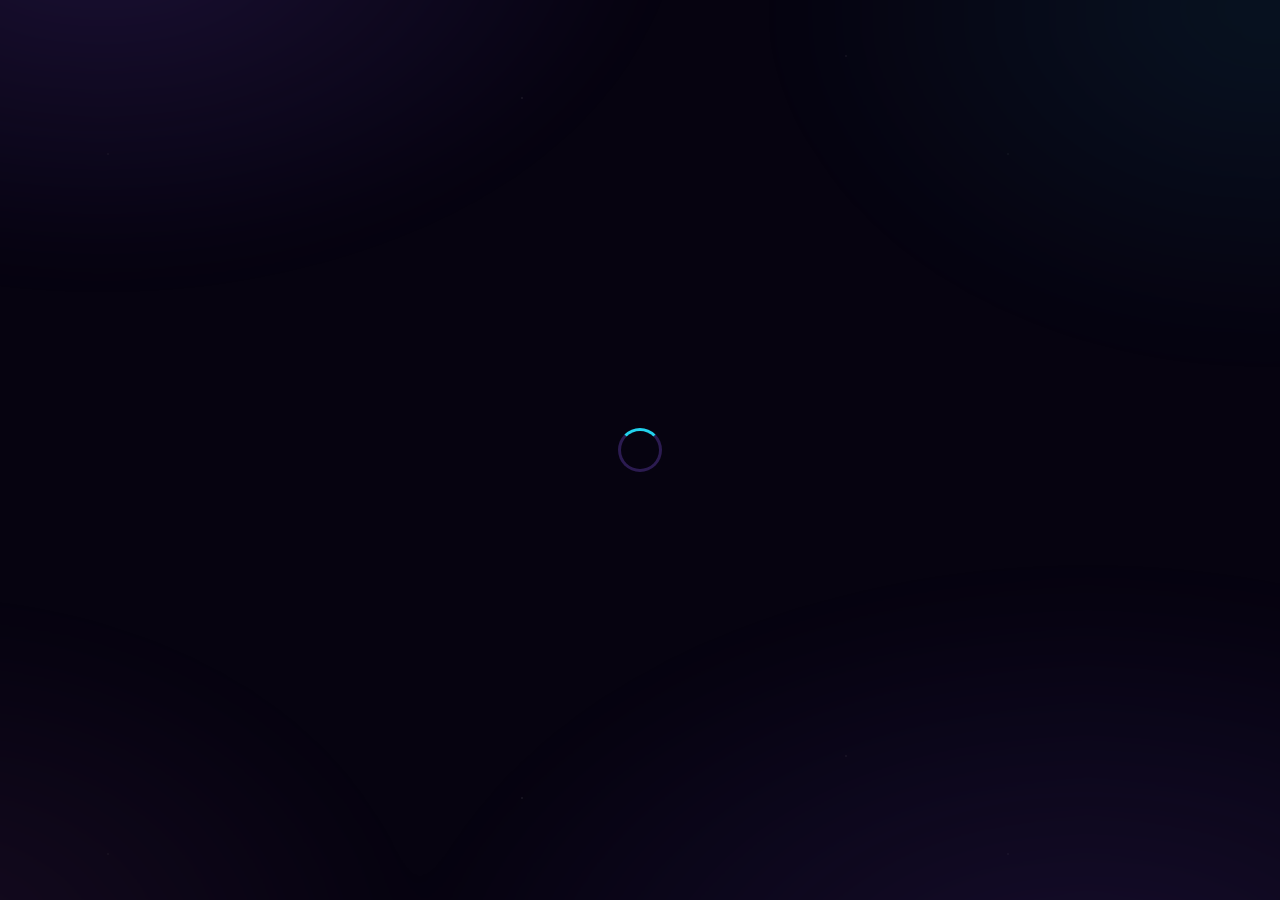
==== site/app/index.html @ c52e1fa9 "Organize repo with the live production site as source of truth Replace the corrupted "Project Files." ====
<!DOCTYPE html>
<html lang="pt-BR" data-theme="dark">
<head>
<meta charset="UTF-8" />
<meta name="viewport" content="width=device-width, initial-scale=1.0, viewport-fit=cover, maximum-scale=1" />
<meta name="theme-color" content="#07080d" />
<title>Projeto Delta — Plataforma de Estudos</title>
<meta name="description" content="Plataforma gamificada de preparação para o ENEM. Trilhas de Matemática, Física, Química e Biologia com revisão inteligente." />
<link rel="icon" type="image/png" sizes="32x32" href="../brand/favicon-32.png" />
<link rel="icon" type="image/png" sizes="512x512" href="../brand/icon-512.png" />
<link rel="apple-touch-icon" href="../brand/apple-touch-icon.png" />
<link rel="stylesheet" href="app.css" />
</head>
<body>
  <div id="root">
    <div class="loading"><div class="spinner"></div></div>
  </div>
  <div id="toast" class="toast"></div>
  <script type="module" src="app.js"></script>
</body>
</html>
---- site/app/app.css ----
/* ============================================================
   PROJETO DELTA · APP — design system holográfico + liquid metal
   Dark & light mode · responsivo (mobile-first, app-like)
   ============================================================ */

@import url('https://fonts.googleapis.com/css2?family=Instrument+Serif:ital@0;1&family=Barlow:wght@300;400;500;600;700&family=Space+Grotesk:wght@400;500;600;700&display=swap');

:root{
  --iris-1:#8b5cf6;   /* violeta neon */
  --iris-2:#22d3ee;   /* ciano  */
  --iris-3:#2bf5c8;   /* verde-água */
  --iris-4:#e879f9;   /* magenta */
  --iris-5:#ffd166;   /* âmbar  */
  --holo:linear-gradient(115deg,#8b5cf6 0%,#22d3ee 30%,#2bf5c8 52%,#e879f9 78%,#8b5cf6 100%);
  --ease:cubic-bezier(.22,.65,.35,1);
  --radius:18px;
  --disp:'Space Grotesk','Barlow',system-ui,sans-serif;
}

/* ---- DARK (default) ---- */
:root, [data-theme="dark"]{
  --bg:#060310;
  --bg-2:#0d0722;
  --surface:rgba(30,16,62,.42);
  --surface-2:rgba(139,92,246,.10);
  --stroke:rgba(139,92,246,.28);
  --stroke-strong:rgba(167,139,250,.55);
  --text:#ece7fb;
  --text-dim:rgba(236,231,251,.62);
  --text-faint:rgba(236,231,251,.4);
  --shadow:0 24px 60px -24px rgba(0,0,0,.8);
  --metal:linear-gradient(180deg,rgba(196,181,253,.22),rgba(139,92,246,.05) 40%,rgba(255,255,255,0) 60%,rgba(139,92,246,.12));
  --glow:0 0 0 1px rgba(139,92,246,.12), 0 0 40px -8px rgba(139,92,246,.5);
}
/* ---- LIGHT ---- */
[data-theme="light"]{
  --bg:#eef0f6;
  --bg-2:#e4e7f0;
  --surface:rgba(255,255,255,.7);
  --surface-2:rgba(255,255,255,.9);
  --stroke:rgba(13,14,25,.1);
  --stroke-strong:rgba(13,14,25,.18);
  --text:#12131c;
  --text-dim:rgba(18,19,28,.66);
  --text-faint:rgba(18,19,28,.42);
  --shadow:0 24px 50px -26px rgba(30,30,60,.35);
  --metal:linear-gradient(180deg,rgba(255,255,255,.9),rgba(255,255,255,.3) 45%,rgba(255,255,255,.1) 60%,rgba(255,255,255,.55));
  --glow:0 0 0 1px rgba(255,255,255,.6), 0 10px 40px -12px rgba(123,92,255,.28);
}

*{margin:0;padding:0;box-sizing:border-box}
html{-webkit-text-size-adjust:100%}
body{
  font-family:'Barlow',system-ui,sans-serif;font-weight:400;
  background:var(--bg);color:var(--text);
  min-height:100vh;min-height:100svh;overflow-x:hidden;
  -webkit-font-smoothing:antialiased;
  transition:background .5s var(--ease),color .4s var(--ease);
}
/* animated iridescent ambience */
body::before{
  content:"";position:fixed;inset:-20%;z-index:-2;pointer-events:none;
  background:
    radial-gradient(45% 40% at 20% 8%,rgba(139,92,246,.16),transparent 70%),
    radial-gradient(40% 40% at 85% 15%,rgba(34,211,238,.08),transparent 70%),
    radial-gradient(55% 50% at 75% 95%,rgba(139,92,246,.13),transparent 70%),
    radial-gradient(40% 40% at 10% 90%,rgba(232,121,249,.07),transparent 70%);
  filter:blur(30px);
  animation:drift 26s ease-in-out infinite alternate;
}
[data-theme="light"] body::before{opacity:.6}
/* starfield */
body::after{
  content:"";position:fixed;inset:0;z-index:-1;pointer-events:none;opacity:.8;
  background-image:
    radial-gradient(1.4px 1.4px at 12% 22%,rgba(255,255,255,.55),transparent 55%),
    radial-gradient(1px 1px at 34% 68%,rgba(196,181,253,.5),transparent 55%),
    radial-gradient(1.6px 1.6px at 58% 14%,rgba(255,255,255,.4),transparent 55%),
    radial-gradient(1px 1px at 73% 45%,rgba(165,243,252,.45),transparent 55%),
    radial-gradient(1.3px 1.3px at 88% 78%,rgba(255,255,255,.5),transparent 55%),
    radial-gradient(1px 1px at 22% 88%,rgba(196,181,253,.4),transparent 55%),
    radial-gradient(1.2px 1.2px at 45% 38%,rgba(255,255,255,.32),transparent 55%),
    radial-gradient(1px 1px at 66% 92%,rgba(165,243,252,.35),transparent 55%),
    radial-gradient(1.5px 1.5px at 94% 8%,rgba(255,255,255,.42),transparent 55%),
    radial-gradient(1px 1px at 5% 55%,rgba(255,255,255,.3),transparent 55%);
  background-size:900px 700px;
}
@keyframes drift{0%{transform:translate(0,0) scale(1)}50%{transform:translate(3%,-2%) scale(1.05)}100%{transform:translate(-2%,3%) scale(1.02)}}

.serif{font-family:'Instrument Serif',serif;font-style:italic;font-weight:400}
a{color:inherit;text-decoration:none}
button{font-family:inherit;cursor:pointer;border:none;background:none;color:inherit}
::selection{background:var(--iris-1);color:#fff}
img{max-width:100%;display:block}
input{font-family:inherit}

/* ---- glass surfaces ---- */
.glass{
  background:var(--surface);
  backdrop-filter:blur(18px) saturate(1.4);
  -webkit-backdrop-filter:blur(18px) saturate(1.4);
  border:1px solid var(--stroke);
  border-radius:var(--radius);
  box-shadow:var(--shadow);
  position:relative;
}
.glass::before{
  content:"";position:absolute;inset:0;border-radius:inherit;padding:1px;
  background:var(--metal);
  -webkit-mask:linear-gradient(#fff 0 0) content-box,linear-gradient(#fff 0 0);
  -webkit-mask-composite:xor;mask-composite:exclude;pointer-events:none;
}

/* iridescent holo border on hover */
.holo-border{position:relative}
.holo-border::after{
  content:"";position:absolute;inset:0;border-radius:inherit;padding:1.4px;
  background:var(--holo);background-size:300% 300%;
  -webkit-mask:linear-gradient(#fff 0 0) content-box,linear-gradient(#fff 0 0);
  -webkit-mask-composite:xor;mask-composite:exclude;pointer-events:none;
  opacity:0;transition:opacity .4s;animation:holoshift 6s linear infinite;
}
.holo-border:hover::after{opacity:1}
@keyframes holoshift{0%{background-position:0% 50%}100%{background-position:300% 50%}}

.holo-text{
  background:var(--holo);background-size:200% auto;
  -webkit-background-clip:text;background-clip:text;color:transparent;
  animation:holoshift 8s linear infinite;
}

/* ---- buttons ---- */
.btn{
  display:inline-flex;align-items:center;justify-content:center;gap:.5rem;
  padding:.85rem 1.5rem;border-radius:9999px;font-weight:600;font-size:.95rem;
  transition:transform .22s var(--ease),box-shadow .3s,filter .3s;position:relative;overflow:hidden;
  width:100%;
}
.btn-primary{color:#fff;background:linear-gradient(120deg,var(--iris-1),var(--iris-2));box-shadow:0 10px 30px -10px rgba(123,92,255,.7)}
.btn-primary:hover{transform:translateY(-2px);box-shadow:0 16px 40px -12px rgba(57,208,255,.7);filter:brightness(1.08)}
.btn-primary:active{transform:translateY(0) scale(.98)}
.btn-primary::after{content:"";position:absolute;top:0;left:-60%;width:40%;height:100%;background:linear-gradient(90deg,transparent,rgba(255,255,255,.55),transparent);transform:skewX(-20deg);animation:sheen 4.5s ease-in-out infinite}
@keyframes sheen{0%,60%{left:-60%}80%,100%{left:130%}}
.btn-ghost{background:var(--surface-2);border:1px solid var(--stroke);color:var(--text)}
.btn-ghost:hover{border-color:var(--stroke-strong);transform:translateY(-1px)}
.btn:disabled{opacity:.5;cursor:not-allowed;transform:none!important}
.btn.auto{width:auto}

/* ============================================================ AUTH ============================================================ */
.auth-wrap{min-height:100svh;display:grid;place-items:center;padding:1.25rem}
.auth-card{width:100%;max-width:420px;padding:2.2rem 1.9rem;border-radius:28px}
.auth-logo{display:flex;align-items:center;gap:.6rem;justify-content:center;margin-bottom:.4rem}
.auth-logo .tri{font-size:2rem;line-height:1}
.auth-logo .nm{font-size:1.1rem;letter-spacing:.02em}
.auth-card h1{font-size:2rem;line-height:1.05;text-align:center;margin:.9rem 0 .3rem}
.auth-card .lead{text-align:center;color:var(--text-dim);font-size:.92rem;margin-bottom:1.6rem;line-height:1.4}
.field{margin-bottom:1rem;position:relative}
.field label{display:block;font-size:.78rem;letter-spacing:.04em;color:var(--text-dim);margin-bottom:.4rem;text-transform:uppercase;font-weight:500}
.field input{
  width:100%;padding:.85rem 1rem;border-radius:14px;font-size:1rem;
  background:var(--surface-2);border:1px solid var(--stroke);color:var(--text);
  transition:border-color .25s,box-shadow .25s;
}
.field input:focus{outline:none;border-color:var(--iris-2);box-shadow:0 0 0 3px rgba(57,208,255,.18)}
.field .hint{font-size:.74rem;color:var(--text-faint);margin-top:.35rem}
.auth-alt{text-align:center;margin-top:1.4rem;font-size:.9rem;color:var(--text-dim)}
.auth-alt a{color:var(--iris-2);font-weight:600}
.auth-alt a:hover{text-decoration:underline}
.auth-msg{border-radius:12px;padding:.8rem 1rem;font-size:.88rem;margin-bottom:1rem;line-height:1.4;display:none}
.auth-msg.show{display:block}
.auth-msg.err{background:rgba(255,92,120,.14);border:1px solid rgba(255,92,120,.4);color:#ff9db0}
.auth-msg.ok{background:rgba(43,245,200,.12);border:1px solid rgba(43,245,200,.4);color:#7ff0d5}
[data-theme="light"] .auth-msg.err{color:#c0304a}
[data-theme="light"] .auth-msg.ok{color:#0c8f74}
.auth-link{background:none;color:var(--text-dim);font-size:.86rem;text-align:center;display:block;width:100%;margin-top:.9rem}
.auth-link:hover{color:var(--iris-2)}
.email-icon{font-size:2.6rem;text-align:center;display:block;margin-bottom:.4rem}

/* ============================================================ APP SHELL ============================================================ */
.app-shell{display:flex;flex-direction:column;min-height:100svh;padding-bottom:76px}
.topbar{
  position:sticky;top:0;z-index:40;display:flex;align-items:center;justify-content:space-between;
  gap:.6rem;padding:.7rem 1rem;margin:.6rem .6rem 0;border-radius:18px;
}
.topbar .brand{display:flex;align-items:center;gap:.5rem;font-size:1rem}
.topbar .brand .tri{font-size:1.3rem}
.topbar .stats{display:flex;align-items:center;gap:.55rem;margin-left:auto}
.chip{display:inline-flex;align-items:center;gap:.35rem;padding:.4rem .7rem;border-radius:9999px;font-size:.85rem;font-weight:600;background:var(--surface-2);border:1px solid var(--stroke)}
.chip .ic{font-size:.95rem}
.chip.xp{color:var(--iris-2)}
.chip.streak{color:var(--iris-5)}
.icon-btn{width:38px;height:38px;border-radius:12px;display:grid;place-items:center;background:var(--surface-2);border:1px solid var(--stroke);font-size:1.1rem;transition:transform .2s,border-color .2s}
.icon-btn:hover{transform:translateY(-1px);border-color:var(--stroke-strong)}

.view{flex:1;width:100%;max-width:940px;margin:0 auto;padding:1.1rem 1rem 2rem;animation:viewin .5s var(--ease)}
@keyframes viewin{from{opacity:0;transform:translateY(14px)}to{opacity:1;transform:none}}

/* ---- bottom nav (mobile) / side rail (desktop) ---- */
.tabbar{
  position:fixed;bottom:12px;left:50%;transform:translateX(-50%);z-index:50;
  display:flex;gap:.2rem;padding:.4rem;border-radius:9999px;width:min(440px,calc(100% - 24px));
}
.tabbar a{flex:1;display:flex;flex-direction:column;align-items:center;gap:.15rem;padding:.5rem 0;border-radius:9999px;font-size:.66rem;color:var(--text-faint);font-weight:500;transition:color .25s,background .25s}
.tabbar a .ic{font-size:1.25rem;line-height:1}
.tabbar a.active{color:var(--text);background:var(--surface-2)}
.tabbar a.active .ic{filter:drop-shadow(0 0 8px rgba(123,92,255,.8))}

/* ============================================================ HOME / TRILHAS ============================================================ */
.hello{margin-bottom:1.3rem}
.hello .k{font-size:.8rem;letter-spacing:.14em;text-transform:uppercase;color:var(--text-faint);font-weight:500}
.hello h1{font-size:clamp(1.9rem,6vw,2.6rem);line-height:1.02;margin-top:.3rem}

.section-title{display:flex;align-items:baseline;justify-content:space-between;margin:1.8rem 0 .9rem}
.section-title h2{font-size:1.3rem;letter-spacing:-.3px}
.section-title .s{font-size:.82rem;color:var(--text-faint)}

/* recomendação "para você hoje" */
.today{padding:1.3rem 1.3rem;border-radius:24px;margin-bottom:.4rem;position:relative;overflow:hidden}
.today .glowring{position:absolute;right:-40px;top:-40px;width:160px;height:160px;border-radius:50%;background:var(--holo);filter:blur(30px);opacity:.5}
.today h3{font-size:1.05rem;margin-bottom:.2rem;position:relative}
.today p{color:var(--text-dim);font-size:.9rem;position:relative;max-width:46ch;line-height:1.4}
.rec-list{display:flex;flex-direction:column;gap:.6rem;margin-top:1rem;position:relative}
.rec{display:flex;align-items:center;gap:.8rem;padding:.75rem .8rem;border-radius:16px;background:var(--surface-2);border:1px solid var(--stroke);transition:transform .2s,border-color .2s}
.rec:hover{transform:translateX(3px)}
.rec .badge{width:42px;height:42px;border-radius:12px;display:grid;place-items:center;font-size:1.2rem;flex-shrink:0;color:#fff}
.rec .t{font-weight:600;font-size:.94rem}
.rec .d{font-size:.78rem;color:var(--text-dim)}
.rec .go{margin-left:auto;font-size:1.1rem;color:var(--text-faint)}

/* grade de matérias */
.subj-grid{display:grid;grid-template-columns:repeat(2,1fr);gap:.8rem}
@media(min-width:680px){.subj-grid{grid-template-columns:repeat(4,1fr)}}
.subj-card{padding:1.1rem 1rem 1.2rem;border-radius:22px;position:relative;overflow:hidden;transition:transform .25s var(--ease);cursor:pointer}
.subj-card:hover{transform:translateY(-4px)}
.subj-card .sym{font-size:1.9rem;line-height:1;margin-bottom:.7rem;display:inline-block}
.subj-card h3{font-size:1.05rem;letter-spacing:-.2px}
.subj-card .meta{font-size:.78rem;color:var(--text-dim);margin-top:.15rem}
.subj-card .prog{height:6px;border-radius:9999px;background:var(--surface-2);margin-top:.9rem;overflow:hidden}
.subj-card .prog i{display:block;height:100%;border-radius:inherit;transition:width .8s var(--ease)}
.subj-card .aura{position:absolute;inset:0;opacity:.16;pointer-events:none}

/* ============================================================ TRILHA (mapa Duolingo) ============================================================ */
.trail-head{display:flex;align-items:center;gap:.9rem;margin-bottom:.4rem}
.trail-head .back{font-size:1.4rem;color:var(--text-dim)}
.trail-head .sym{font-size:1.7rem}
.trail-head h1{font-size:1.6rem}
.trail-sub{color:var(--text-dim);font-size:.9rem;margin-bottom:1.6rem}
.unit{margin-bottom:2.2rem}
.unit-tag{display:inline-flex;align-items:center;gap:.5rem;padding:.5rem 1rem;border-radius:9999px;font-size:.8rem;font-weight:600;color:#fff;margin-bottom:1.4rem;letter-spacing:.02em}
.trail{position:relative;display:flex;flex-direction:column;align-items:center;gap:0}
.node{position:relative;display:flex;flex-direction:column;align-items:center;margin:.2rem 0}
.node .btn-node{
  width:76px;height:76px;border-radius:50%;display:grid;place-items:center;font-size:1.7rem;
  position:relative;transition:transform .2s;color:#fff;font-weight:700;
  box-shadow:0 8px 0 rgba(0,0,0,.25), inset 0 3px 6px rgba(255,255,255,.35);
}
.node .btn-node:hover{transform:translateY(-2px)}
.node .btn-node:active{transform:translateY(3px);box-shadow:0 4px 0 rgba(0,0,0,.25), inset 0 3px 6px rgba(255,255,255,.35)}
.node.locked .btn-node{background:var(--surface-2)!important;color:var(--text-faint);box-shadow:0 6px 0 rgba(0,0,0,.18);cursor:not-allowed}
.node.done .btn-node::after{content:"";position:absolute;inset:-6px;border-radius:50%;border:3px solid var(--iris-5);opacity:.9}
.node .stars{display:flex;gap:2px;margin-top:.35rem;height:14px}
.node .stars .st{font-size:.8rem;color:var(--iris-5);opacity:.25}
.node .stars .st.on{opacity:1;filter:drop-shadow(0 0 4px rgba(255,209,102,.9))}
.node .lbl{font-size:.8rem;color:var(--text-dim);margin-top:.2rem;font-weight:500;max-width:16ch;text-align:center}
.node:nth-child(even){transform:translateX(52px)}
.node:nth-child(3n){transform:translateX(-52px)}
.trail .connector{width:4px;height:26px;background:repeating-linear-gradient(var(--text-faint) 0 6px,transparent 6px 12px);opacity:.5}

/* ============================================================ LIÇÃO / QUIZ ============================================================ */
.lesson{max-width:640px;margin:0 auto}
.lesson-top{display:flex;align-items:center;gap:.8rem;margin-bottom:1.3rem}
.lesson-top .x{font-size:1.5rem;color:var(--text-dim)}
.progressbar{flex:1;height:14px;border-radius:9999px;background:var(--surface-2);overflow:hidden;border:1px solid var(--stroke)}
.progressbar i{display:block;height:100%;border-radius:inherit;background:linear-gradient(90deg,var(--iris-1),var(--iris-2));transition:width .4s var(--ease)}
.lesson-top .hearts{font-size:1rem;letter-spacing:1px}
.q-block{animation:viewin .4s var(--ease)}
.q-block .qk{font-size:.78rem;letter-spacing:.12em;text-transform:uppercase;color:var(--text-faint);font-weight:600}
.q-block .q{font-size:1.35rem;line-height:1.25;margin:.5rem 0 1.4rem;font-weight:500}
.options{display:flex;flex-direction:column;gap:.7rem}
.opt{
  text-align:left;padding:1rem 1.1rem;border-radius:16px;font-size:1rem;
  background:var(--surface-2);border:1.5px solid var(--stroke);transition:transform .15s,border-color .2s,background .2s;
  display:flex;align-items:center;gap:.8rem;
}
.opt:hover:not(:disabled){border-color:var(--stroke-strong);transform:translateX(2px)}
.opt .key{width:26px;height:26px;border-radius:8px;display:grid;place-items:center;font-size:.8rem;font-weight:700;background:var(--surface);border:1px solid var(--stroke);flex-shrink:0}
.opt.correct{border-color:var(--iris-3);background:rgba(43,245,200,.14)}
.opt.correct .key{background:var(--iris-3);color:#03251c}
.opt.wrong{border-color:#ff5c78;background:rgba(255,92,120,.14)}
.opt.wrong .key{background:#ff5c78;color:#fff}
.opt:disabled{cursor:default}
.feedback{margin-top:1.2rem;border-radius:16px;padding:1rem 1.1rem;display:none}
.feedback.show{display:block;animation:viewin .3s var(--ease)}
.feedback.correct{background:rgba(43,245,200,.12);border:1px solid rgba(43,245,200,.4)}
.feedback.wrong{background:rgba(255,92,120,.1);border:1px solid rgba(255,92,120,.35)}
.feedback .h{font-weight:700;margin-bottom:.25rem;display:flex;align-items:center;gap:.4rem}
.feedback.correct .h{color:#2bf5c8}
.feedback.wrong .h{color:#ff8098}
[data-theme="light"] .feedback.correct .h{color:#0c8f74}
[data-theme="light"] .feedback.wrong .h{color:#c0304a}
.feedback p{font-size:.92rem;color:var(--text-dim);line-height:1.45}
.lesson-foot{margin-top:1.5rem}

/* conclusão da lição */
.done-screen{text-align:center;max-width:460px;margin:2rem auto 0;animation:viewin .5s var(--ease)}
.done-screen .trophy{font-size:4.5rem;animation:pop .6s var(--ease)}
@keyframes pop{0%{transform:scale(0) rotate(-20deg)}60%{transform:scale(1.2) rotate(8deg)}100%{transform:scale(1) rotate(0)}}
.done-screen h1{font-size:2.2rem;margin:.6rem 0}
.done-stats{display:flex;gap:.8rem;margin:1.6rem 0;justify-content:center}
.done-stats .box{flex:1;max-width:130px;padding:1rem;border-radius:18px}
.done-stats .box .v{font-size:1.7rem;font-weight:700}
.done-stats .box .l{font-size:.75rem;color:var(--text-dim);text-transform:uppercase;letter-spacing:.08em}
.stars-big{display:flex;justify-content:center;gap:.5rem;margin:1rem 0}
.stars-big .st{font-size:2.6rem;color:var(--iris-5);opacity:.22;transition:opacity .4s,transform .4s}
.stars-big .st.on{opacity:1;transform:scale(1.1);filter:drop-shadow(0 0 10px rgba(255,209,102,.9))}

/* XP flyout */
.xp-fly{position:fixed;left:50%;top:40%;transform:translateX(-50%);z-index:80;font-size:2rem;font-weight:800;color:var(--iris-2);pointer-events:none;text-shadow:0 0 20px rgba(57,208,255,.8);animation:xpfly 1.1s var(--ease) forwards}
@keyframes xpfly{0%{opacity:0;transform:translate(-50%,10px) scale(.6)}25%{opacity:1;transform:translate(-50%,-6px) scale(1.1)}100%{opacity:0;transform:translate(-50%,-60px) scale(1)}}

/* confetti canvas */
#confetti{position:fixed;inset:0;z-index:70;pointer-events:none}

/* ============================================================ TÉCNICAS ============================================================ */
.tech-list{display:flex;flex-direction:column;gap:.9rem}
.tech{padding:1.2rem 1.3rem;border-radius:20px}
.tech h3{font-size:1.1rem;display:flex;align-items:center;gap:.55rem}
.tech h3 .e{font-size:1.3rem}
.tech p{color:var(--text-dim);font-size:.92rem;line-height:1.5;margin-top:.4rem}
.tech .how{margin-top:.7rem;font-size:.86rem;color:var(--text-dim);padding-left:1rem;border-left:2px solid var(--iris-1)}

/* pomodoro */
.pomo{text-align:center;padding:1.6rem}
.pomo .clock{font-family:'Instrument Serif',serif;font-style:italic;font-size:4.5rem;line-height:1;margin:.4rem 0}
.pomo .ctrls{display:flex;gap:.6rem;justify-content:center;margin-top:1rem}
.pomo .ctrls .btn{width:auto;padding:.7rem 1.4rem}
.pomo .mode{font-size:.82rem;color:var(--text-dim);text-transform:uppercase;letter-spacing:.12em}

/* ============================================================ PERFIL ============================================================ */
.profile-head{display:flex;align-items:center;gap:1rem;margin-bottom:1.6rem}
.avatar{width:72px;height:72px;border-radius:22px;display:grid;place-items:center;font-size:2rem;font-weight:700;color:#fff;background:var(--holo);background-size:200% 200%;animation:holoshift 8s linear infinite}
.profile-head h1{font-size:1.5rem}
.profile-head .em{color:var(--text-dim);font-size:.9rem}
.stat-grid{display:grid;grid-template-columns:repeat(3,1fr);gap:.7rem;margin-bottom:1.6rem}
.stat-grid .box{padding:1.1rem .8rem;border-radius:18px;text-align:center}
.stat-grid .box .v{font-size:1.7rem;font-weight:700}
.stat-grid .box .l{font-size:.72rem;color:var(--text-dim);text-transform:uppercase;letter-spacing:.06em;margin-top:.2rem}
.form-card{padding:1.4rem;border-radius:20px;margin-bottom:1.2rem}
.form-card h2{font-size:1.15rem;margin-bottom:1rem}

/* achievements */
.achv-grid{display:grid;grid-template-columns:repeat(auto-fill,minmax(90px,1fr));gap:.7rem}
.achv{text-align:center;padding:1rem .5rem;border-radius:16px;background:var(--surface-2);border:1px solid var(--stroke);opacity:.4;filter:grayscale(1)}
.achv.on{opacity:1;filter:none;border-color:var(--iris-1)}
.achv .e{font-size:1.8rem}
.achv .n{font-size:.72rem;margin-top:.3rem;color:var(--text-dim)}

/* ============================================================ ADMIN ============================================================ */
.dom-row{display:flex;align-items:center;gap:.7rem;padding:.8rem 1rem;border-radius:14px;background:var(--surface-2);border:1px solid var(--stroke);margin-bottom:.6rem}
.dom-row .d{font-weight:600}
.dom-row .rm{margin-left:auto;color:#ff8098;font-size:1.1rem;padding:.2rem .5rem;border-radius:8px}
.dom-row .rm:hover{background:rgba(255,92,120,.14)}
.add-dom{display:flex;gap:.6rem;margin-top:1rem}
.add-dom input{flex:1;padding:.75rem 1rem;border-radius:12px;background:var(--surface-2);border:1px solid var(--stroke);color:var(--text)}
.add-dom input:focus{outline:none;border-color:var(--iris-2)}
.add-dom .btn{width:auto;padding:.75rem 1.3rem}

/* loading + toast */
.loading{min-height:100svh;display:grid;place-items:center}
.spinner{width:44px;height:44px;border-radius:50%;border:3px solid var(--stroke);border-top-color:var(--iris-2);animation:spin 1s linear infinite}
@keyframes spin{to{transform:rotate(360deg)}}
.toast{position:fixed;bottom:90px;left:50%;transform:translateX(-50%);z-index:90;padding:.8rem 1.3rem;border-radius:14px;background:var(--bg-2);border:1px solid var(--stroke-strong);box-shadow:var(--shadow);font-size:.9rem;font-weight:500;opacity:0;transition:opacity .3s,transform .3s;pointer-events:none;max-width:90%}
.toast.show{opacity:1;transform:translateX(-50%) translateY(-6px)}

.empty{text-align:center;color:var(--text-dim);padding:2rem 1rem;font-size:.92rem}

@media (prefers-reduced-motion: reduce){
  *{animation-duration:.01ms!important;animation-iteration-count:1!important;transition-duration:.01ms!important}
  body::before{animation:none}
}

/* brand imagery */
.auth-logo .tri-img{width:44px;height:auto;filter:drop-shadow(0 0 10px rgba(120,140,255,.4))}
.topbar .brand .tri-img{width:24px;height:auto;filter:drop-shadow(0 0 6px rgba(120,140,255,.35))}

/* ---------- Banco ENEM ---------- */
.enem-banner{display:flex;align-items:center;gap:1.1rem;padding:1.1rem 1.3rem;border-radius:var(--r-lg,18px);margin-top:1.6rem;cursor:pointer;transition:transform .3s}
.enem-banner:hover{transform:translateY(-2px)}
.enem-banner img{height:40px;width:auto;background:#fff;border-radius:10px;padding:.35rem .5rem;box-shadow:0 2px 12px rgba(0,0,0,.15)}
.enem-banner h3{margin:0 0 .15rem;font-size:1.02rem}
.enem-banner p{margin:0;font-size:.85rem;color:var(--txt-2)}
.enem-banner .go{margin-left:auto;font-size:1.3rem;color:var(--iris-2)}
.enem-pill{display:inline-flex;background:#fff;border-radius:.4em;padding:.12em .3em;vertical-align:-.1em}
.enem-pill img{height:.8em;width:auto;display:block}
.filters{display:grid;grid-template-columns:repeat(4,1fr) auto;gap:.9rem;align-items:end;padding:1.2rem;border-radius:18px;margin:1.2rem 0}
.filters .f{display:flex;flex-direction:column;gap:.35rem}
.filters label{font-size:.72rem;letter-spacing:.08em;text-transform:uppercase;color:var(--txt-2)}
.filters select{background:var(--bg-2,rgba(255,255,255,.06));border:1px solid var(--line,rgba(255,255,255,.14));color:inherit;border-radius:10px;padding:.55rem .6rem;font-family:inherit;font-size:.9rem}
.filters .count{grid-column:1/-1;font-size:.8rem;color:var(--txt-2)}
@media(max-width:720px){.filters{grid-template-columns:1fr 1fr}}
.q-enem p{margin:0 0 .7rem;line-height:1.6}
.q-enem .q-img{max-width:100%;border-radius:12px;background:#fff;padding:.5rem;margin:.4rem 0;display:block}

/* ============================================================ SIDEBAR (desktop) + layout ============================================================ */
.body-grid{display:block}
.sidebar{display:none}
@media(min-width:960px){
  .body-grid{display:grid;grid-template-columns:212px 1fr;gap:0;max-width:1200px;margin:0 auto;width:100%;align-items:start}
  .sidebar{display:flex;flex-direction:column;gap:.15rem;position:sticky;top:76px;margin:1.1rem 0 0 .9rem;padding:.6rem;border-radius:20px}
  .sidebar a{display:flex;align-items:center;gap:.65rem;padding:.6rem .8rem;border-radius:12px;font-size:.9rem;font-weight:500;color:var(--text-dim);transition:background .2s,color .2s}
  .sidebar a:hover{background:var(--surface-2);color:var(--text)}
  .sidebar a.active{background:var(--surface-2);color:var(--text);box-shadow:inset 2px 0 0 var(--iris-1)}
  .sidebar a .ic{font-size:1.05rem;width:22px;text-align:center}
  .app-shell{padding-bottom:20px}
  .tabbar{display:none}
}

/* painel rápido da home */
.panel-strip{display:grid;grid-template-columns:repeat(2,1fr);gap:.6rem;margin-bottom:1.2rem}
@media(min-width:680px){.panel-strip{grid-template-columns:repeat(4,1fr)}}
.ps{display:flex;align-items:center;gap:.6rem;padding:.75rem .85rem;border-radius:16px;font-size:.8rem;color:var(--text-dim);transition:transform .2s}
a.ps:hover{transform:translateY(-2px)}
.ps b{color:var(--text);font-size:.86rem}
.ps .pi{font-size:1.25rem}
.ps .psb{width:70px;height:5px;border-radius:9999px;background:var(--surface-2);overflow:hidden;margin-top:.25rem}
.ps .psb i{display:block;height:100%;background:var(--holo)}

.loading-inline{display:grid;place-items:center;padding:2.2rem}
.today .cnt{display:inline-grid;place-items:center;min-width:22px;height:22px;border-radius:9999px;background:var(--iris-1);color:#fff;font-size:.75rem;font-weight:700;padding:0 .35rem;margin-left:.3rem}

/* ============================================================ REVISÃO / CADERNO DE ERROS ============================================================ */
.err-card{padding:1.1rem 1.2rem;border-radius:18px;margin-bottom:.8rem}
.err-top{display:flex;gap:.4rem;flex-wrap:wrap;margin-bottom:.6rem}
.tag{font-size:.7rem;font-weight:600;letter-spacing:.04em;padding:.25rem .6rem;border-radius:9999px;background:var(--surface-2);border:1px solid var(--stroke)}
.tag.dim{color:var(--text-faint)}
.err-q{font-size:.95rem;line-height:1.5;margin-bottom:.7rem}
.err-a{display:flex;flex-direction:column;gap:.3rem;font-size:.88rem;margin-bottom:.5rem}
.err-a .wrong{color:#ff8098}
.err-a .right{color:var(--iris-3)}
[data-theme="light"] .err-a .wrong{color:#c0304a}
[data-theme="light"] .err-a .right{color:#0c8f74}
.err-e{font-size:.84rem;color:var(--text-dim);border-left:2px solid var(--iris-1);padding-left:.8rem;margin-bottom:.7rem;line-height:1.45}
.err-foot{display:flex;gap:.6rem;align-items:center;flex-wrap:wrap}
.err-foot .motivo{flex:1;min-width:180px;background:var(--surface-2);border:1px solid var(--stroke);color:var(--text);border-radius:10px;padding:.55rem .6rem;font-family:inherit;font-size:.85rem}

/* ============================================================ MISSÕES ============================================================ */
.mission{display:flex;align-items:center;gap:.9rem;padding:1rem 1.1rem;border-radius:18px;margin-bottom:.7rem}
.mission.claimed{opacity:.55}
.mission .me{font-size:1.6rem;flex-shrink:0}
.mission .mi{flex:1;min-width:0}
.mission .mt{font-weight:600;font-size:.95rem}
.mission .mt .mx{font-size:.72rem;color:var(--iris-2);font-weight:700;margin-left:.35rem}
.mission .md{font-size:.8rem;color:var(--text-dim);margin:.15rem 0 .45rem}
.mission .mbar{height:7px;border-radius:9999px;background:var(--surface-2);overflow:hidden;max-width:280px}
.mission .mbar i{display:block;height:100%;background:linear-gradient(90deg,var(--iris-1),var(--iris-2));transition:width .6s var(--ease)}
.mission .mp{font-size:.72rem;color:var(--text-faint);margin-top:.25rem}
.mission .mdone{font-size:.8rem;font-weight:700;color:var(--iris-3);white-space:nowrap}
.mission .mlock{font-size:.75rem;color:var(--text-faint);white-space:nowrap}
.mission .claim{padding:.55rem 1rem;font-size:.85rem}

/* ============================================================ RANKING ============================================================ */
.rank-liga{display:flex;align-items:center;gap:.9rem;padding:1rem 1.2rem;border-radius:18px;margin-bottom:1rem}
.rank-liga .lg{font-size:1.9rem}
.rank-liga b{font-size:1rem}
.rank-liga .ld{font-size:.8rem;color:var(--text-dim);margin-top:.1rem}
.rank-liga .lp{margin-left:auto;font-size:.82rem;font-weight:700;color:var(--iris-2);white-space:nowrap}
.rank-tabs{display:flex;gap:.4rem;margin-bottom:.9rem;flex-wrap:wrap}
.rank-tabs button{padding:.5rem 1rem;border-radius:9999px;font-size:.85rem;font-weight:600;background:var(--surface-2);border:1px solid var(--stroke);color:var(--text-dim)}
.rank-tabs button.active{background:linear-gradient(120deg,var(--iris-1),var(--iris-2));color:#fff;border-color:transparent}
.rank-list{border-radius:18px;overflow:hidden}
.rank-row{display:flex;align-items:center;gap:.8rem;padding:.75rem 1rem;border-bottom:1px solid var(--stroke);font-size:.9rem}
.rank-row:last-child{border-bottom:none}
.rank-row.me{background:rgba(123,92,255,.14);box-shadow:inset 3px 0 0 var(--iris-1)}
.rank-row .rp{width:42px;font-weight:700;color:var(--text-dim);flex-shrink:0}
.rank-row .rn{flex:1;font-weight:600;min-width:0;overflow:hidden;text-overflow:ellipsis;white-space:nowrap}
.rank-row .rn .rs{display:block;font-size:.72rem;color:var(--text-faint);font-weight:400}
.rank-row .rst{font-size:.78rem;color:var(--text-dim);white-space:nowrap}
.rank-row .rx{font-weight:700;color:var(--iris-2);white-space:nowrap}
.rank-me{display:flex;align-items:center;gap:.8rem;padding:.75rem 1rem;border-radius:14px;margin-top:.7rem;font-size:.9rem;background:rgba(123,92,255,.14)}
.rank-me .rp{font-weight:700}.rank-me .rn{flex:1;font-weight:600}.rank-me .rx{font-weight:700;color:var(--iris-2)}

/* ============================================================ SIMULADOS ============================================================ */
.sim-row{display:flex;align-items:center;gap:.8rem;padding:.7rem 1rem;border-radius:14px;margin-bottom:.55rem;font-size:.85rem;flex-wrap:wrap}
.sim-row .sd{color:var(--text-faint);width:82px}
.sim-row .sm{flex:1;font-weight:500;min-width:140px}
.sim-row .st{color:var(--text-dim)}
.sim-row .sp{font-weight:700}
.sim-row .sp.good{color:var(--iris-3)}.sim-row .sp.mid{color:var(--iris-5)}.sim-row .sp.low{color:#ff8098}
.timer{font-variant-numeric:tabular-nums;font-weight:700;color:var(--iris-5)}
.sheet{display:flex;gap:.3rem;flex-wrap:wrap;margin-bottom:1rem}
.sheet .cell{width:34px;height:34px;border-radius:10px;display:grid;place-items:center;font-size:.78rem;font-weight:600;background:var(--surface-2);border:1px solid var(--stroke);color:var(--text-dim)}
.sheet .cell.ok{background:rgba(43,245,200,.18);border-color:var(--iris-3);color:var(--text)}
.sheet .cell.mk{box-shadow:0 0 0 2px var(--iris-5)}
.sheet .cell.cur{border-color:var(--iris-2);color:var(--text);box-shadow:0 0 0 2px rgba(57,208,255,.4)}
.sim-foot{display:flex;gap:.5rem;flex-wrap:wrap}
.sim-foot .btn{flex:1;min-width:110px}
.opt.picked{border-color:var(--iris-2);background:rgba(57,208,255,.12)}
.perf-block{padding:1rem 1.2rem;border-radius:18px}
.perf-row{display:flex;align-items:center;gap:.8rem;padding:.45rem 0;font-size:.88rem}
.perf-row .pm{width:130px;font-weight:600;flex-shrink:0;overflow:hidden;text-overflow:ellipsis;white-space:nowrap}
.perf-row .pbar{flex:1;height:9px;border-radius:9999px;background:var(--surface-2);overflow:hidden}
.perf-row .pbar i{display:block;height:100%;border-radius:inherit;background:linear-gradient(90deg,var(--iris-1),var(--iris-2))}
.perf-row .pv{width:76px;text-align:right;color:var(--text-dim);font-size:.8rem;flex-shrink:0}

/* ============================================================ DESEMPENHO ============================================================ */
.chart{display:flex;align-items:flex-end;gap:.6rem;height:130px;padding:1rem 1.2rem 1.5rem;border-radius:18px}
.chart .bar{flex:1;display:flex;flex-direction:column;align-items:center;justify-content:flex-end;height:100%;gap:.35rem}
.chart .bar i{display:block;width:100%;max-width:38px;border-radius:8px 8px 3px 3px;background:linear-gradient(180deg,var(--iris-2),var(--iris-1))}
.chart .bar span{font-size:.68rem;color:var(--text-faint)}
.dom-grid{display:grid;grid-template-columns:repeat(auto-fill,minmax(150px,1fr));gap:.6rem}
.dom-cell{padding:.75rem .85rem;border-radius:14px;border:1px solid var(--stroke);cursor:pointer;transition:transform .2s;background:var(--surface)}
.dom-cell:hover{transform:translateY(-2px)}
.dom-cell .dn{display:block;font-size:.84rem;font-weight:600}
.dom-cell .dl{display:block;font-size:.7rem;color:var(--text-dim);margin-top:.2rem}
.dom-cell.dom{border-color:rgba(43,245,200,.5);box-shadow:inset 3px 0 0 var(--iris-3)}
.dom-cell.dev{border-color:rgba(255,209,102,.5);box-shadow:inset 3px 0 0 var(--iris-5)}
.dom-cell.rev{border-color:rgba(255,92,120,.5);box-shadow:inset 3px 0 0 #ff5c78}
.section-title .s .lg{display:inline-block;width:9px;height:9px;border-radius:3px;margin:0 .25rem 0 .6rem}
.section-title .s .lg.dom{background:var(--iris-3)}
.section-title .s .lg.dev{background:var(--iris-5)}
.section-title .s .lg.rev{background:#ff5c78}

/* palavra ENEM no lugar do logo */
.enem-word{font-family:'Instrument Serif',serif;font-style:italic;font-size:1.5rem;letter-spacing:.02em;background:var(--holo);background-size:200% auto;-webkit-background-clip:text;background-clip:text;color:transparent;animation:holoshift 8s linear infinite;font-weight:400;flex-shrink:0}

/* ============================================================
   DELTA NEON — redesign estilo "mission control" (layout Duolingo)
   ============================================================ */
h1,h2,h3,.dside,.dtabs,.sec-banner,.rail-card,.rail-stats,.gsheet{font-family:var(--disp)}

/* ---------- SHELL ---------- */
.dshell{min-height:100svh;display:block}
.dtop{position:sticky;top:0;z-index:40;display:flex;align-items:center;justify-content:space-between;gap:.6rem;padding:.65rem .9rem;margin:.6rem .6rem 0;border-radius:16px;background:var(--surface);border:1px solid var(--stroke);backdrop-filter:blur(16px);-webkit-backdrop-filter:blur(16px)}
.dtop .brand{display:flex;align-items:center;gap:.5rem;font-weight:700;letter-spacing:.14em;font-size:.82rem;text-transform:uppercase}
.dtop .brand img{width:26px;height:26px}
.dtop .stats{display:flex;gap:.45rem;align-items:center}
.dgrid{display:grid;grid-template-columns:1fr;max-width:1440px;margin:0 auto;padding:0 .4rem}
.dside,.drail{display:none}
.dmain{min-width:0;padding-bottom:86px}
.dmain .view{max-width:760px}

/* tab bar mobile */
.dtabs{position:fixed;bottom:10px;left:50%;transform:translateX(-50%);z-index:50;display:flex;gap:.15rem;padding:.35rem;border-radius:20px;width:min(480px,calc(100% - 20px));background:rgba(13,7,34,.88);border:1px solid var(--stroke);backdrop-filter:blur(20px);-webkit-backdrop-filter:blur(20px);box-shadow:0 18px 50px -12px rgba(0,0,0,.8)}
.dtabs a,.dtabs button{flex:1;display:flex;flex-direction:column;align-items:center;gap:.12rem;padding:.5rem 0;border-radius:14px;font-size:.6rem;letter-spacing:.08em;text-transform:uppercase;color:var(--text-faint);font-weight:600;transition:color .25s,background .25s}
.dtabs .ic{font-size:1.2rem;line-height:1}
.dtabs .active{color:#fff;background:rgba(139,92,246,.18);box-shadow:inset 0 0 0 1px rgba(139,92,246,.5),0 0 18px -4px rgba(139,92,246,.8)}

@media(min-width:960px){
  .dgrid{grid-template-columns:250px minmax(0,1fr);gap:1.2rem;padding:1rem 1.2rem}
  .dtop,.dtabs{display:none}
  .dmain{padding-bottom:2rem}
  /* ---------- SIDEBAR ---------- */
  .dside{display:flex;flex-direction:column;gap:.9rem;position:sticky;top:1rem;height:calc(100svh - 2rem);padding:1.1rem .8rem;border-radius:22px;background:linear-gradient(180deg,rgba(26,14,54,.55),rgba(13,7,34,.55));border:1px solid var(--stroke);box-shadow:var(--glow);backdrop-filter:blur(18px);-webkit-backdrop-filter:blur(18px)}
  .dside .logo{display:flex;align-items:center;gap:.6rem;padding:.2rem .5rem .8rem;border-bottom:1px solid rgba(139,92,246,.18)}
  .dside .logo img{width:34px;height:34px;filter:drop-shadow(0 0 10px rgba(139,92,246,.9))}
  .dside .logo .a{font-size:.56rem;letter-spacing:.42em;color:var(--text-dim);font-weight:600}
  .dside .logo .b{font-size:1.06rem;letter-spacing:.3em;font-weight:700;line-height:1.05}
  .dside nav{display:flex;flex-direction:column;gap:.3rem;overflow-y:auto;scrollbar-width:none}
  .dside nav::-webkit-scrollbar{display:none}
  .dside nav a,.dside nav .navbtn{display:flex;align-items:center;gap:.75rem;padding:.62rem .7rem;border-radius:14px;font-size:.78rem;font-weight:700;letter-spacing:.14em;text-transform:uppercase;color:var(--text-dim);border:1px solid transparent;transition:all .22s var(--ease);width:100%;text-align:left}
  .dside nav .nic{width:30px;height:30px;border-radius:9px;display:grid;place-items:center;font-size:1rem;border:1px solid rgba(139,92,246,.35);background:rgba(139,92,246,.08);color:var(--iris-2);flex-shrink:0}
  .dside nav a:hover,.dside nav .navbtn:hover{color:var(--text);border-color:rgba(139,92,246,.3);background:rgba(139,92,246,.07)}
  .dside nav .active{color:#fff;background:linear-gradient(120deg,rgba(139,92,246,.22),rgba(34,211,238,.08));border-color:rgba(167,139,250,.65);box-shadow:0 0 24px -6px rgba(139,92,246,.7),inset 0 0 18px -8px rgba(139,92,246,.6)}
  .dside nav .active .nic{border-color:var(--stroke-strong);box-shadow:0 0 12px -2px rgba(139,92,246,.9)}
  .more-list{display:none;flex-direction:column;gap:.2rem;padding-left:1rem}
  .more-list.open{display:flex}
  .more-list a{font-size:.72rem!important;padding:.45rem .6rem!important}
  .dside .promo{margin-top:auto;text-align:center;padding:1rem .8rem;border-radius:18px;border:1px solid rgba(139,92,246,.4);background:radial-gradient(120% 90% at 50% 0%,rgba(139,92,246,.18),rgba(13,7,34,.4));box-shadow:inset 0 0 30px -12px rgba(139,92,246,.6)}
  .dside .promo img{width:46px;margin:0 auto .5rem;filter:drop-shadow(0 0 14px rgba(139,92,246,1))}
  .dside .promo .t{font-size:.68rem;letter-spacing:.18em;font-weight:700;color:#d8cffc}
  .dside .promo .d{font-size:.72rem;color:var(--text-dim);margin:.3rem 0 .7rem;line-height:1.45}
  .dside .promo .btn{padding:.55rem 1rem;font-size:.7rem;letter-spacing:.14em;text-transform:uppercase;font-weight:700}
}
@media(min-width:1240px){
  .dgrid.has-rail{grid-template-columns:250px minmax(0,1fr) 360px}
  .drail{display:flex;flex-direction:column;gap:.9rem;position:sticky;top:1rem;height:calc(100svh - 2rem);overflow-y:auto;scrollbar-width:none;padding-bottom:.5rem}
  .drail::-webkit-scrollbar{display:none}
}

/* ---------- RAIL ---------- */
.rail-card{border-radius:18px;border:1px solid var(--stroke);background:linear-gradient(180deg,rgba(26,14,54,.5),rgba(13,7,34,.45));padding:1rem 1.05rem;position:relative;overflow:hidden;backdrop-filter:blur(14px);-webkit-backdrop-filter:blur(14px)}
.rail-stats{display:flex;align-items:center;justify-content:space-between;gap:.4rem;padding:.7rem .9rem}
.rail-stats .st{display:flex;align-items:center;gap:.5rem}
.rail-stats .st .v{font-size:1.02rem;font-weight:700;line-height:1}
.rail-stats .st .l{font-size:.52rem;letter-spacing:.12em;color:var(--text-faint);font-weight:600;text-transform:uppercase;margin-top:.2rem}
.rail-stats .st .e{font-size:1.15rem;filter:drop-shadow(0 0 8px rgba(139,92,246,.8))}
.rail-stats .ava{width:38px;height:38px;border-radius:50%;border:1.6px solid var(--stroke-strong);display:grid;place-items:center;font-weight:700;font-size:.9rem;background:radial-gradient(circle at 30% 25%,rgba(139,92,246,.45),rgba(13,7,34,.9));box-shadow:0 0 16px -4px rgba(139,92,246,.9);flex-shrink:0}
.rail-head{display:flex;align-items:center;justify-content:space-between;margin-bottom:.75rem}
.rail-head .t{font-size:.72rem;letter-spacing:.18em;font-weight:700;color:#c4b5fd;text-transform:uppercase}
.rail-head a{font-size:.62rem;letter-spacing:.14em;font-weight:700;color:var(--iris-2);text-transform:uppercase}
.rail-head a:hover{text-shadow:0 0 12px rgba(34,211,238,.9)}
/* premium */
.rail-card.premium{display:grid;grid-template-columns:1fr 96px;gap:.6rem;align-items:center;border-color:rgba(167,139,250,.5);background:linear-gradient(115deg,rgba(76,29,149,.4),rgba(13,7,34,.6) 70%)}
.rail-card.premium .k{font-size:.6rem;letter-spacing:.26em;color:var(--iris-4);font-weight:700}
.rail-card.premium h3{font-size:1.04rem;letter-spacing:.06em;margin:.25rem 0 .2rem}
.rail-card.premium p{font-size:.76rem;color:var(--text-dim);line-height:1.45;margin-bottom:.7rem}
.rail-card.premium img{width:96px;filter:drop-shadow(0 0 20px rgba(139,92,246,.8));border-radius:12px}
.rail-card.premium .btn{padding:.5rem 1rem;font-size:.66rem;letter-spacing:.16em;text-transform:uppercase;font-weight:700;width:auto}
/* liga */
.liga-card{display:flex;align-items:center;gap:.8rem;cursor:pointer;transition:border-color .25s,box-shadow .25s}
.liga-card:hover{border-color:var(--stroke-strong);box-shadow:0 0 26px -8px rgba(139,92,246,.8)}
.liga-card .shield{width:46px;height:46px;border-radius:12px;display:grid;place-items:center;font-size:1.4rem;border:1px solid var(--stroke-strong);background:rgba(139,92,246,.12);box-shadow:0 0 18px -4px rgba(139,92,246,.8);flex-shrink:0}
.liga-card .t{font-size:.78rem;letter-spacing:.14em;font-weight:700;text-transform:uppercase}
.liga-card .d{font-size:.76rem;color:var(--text-dim);line-height:1.4;margin-top:.15rem}
.liga-card .go{margin-left:auto;color:var(--iris-1);font-size:1.2rem}
/* missões mini */
.rmis{display:flex;align-items:center;gap:.7rem;padding:.55rem 0}
.rmis + .rmis{border-top:1px solid rgba(139,92,246,.14)}
.rmis .e{font-size:1.2rem;width:30px;text-align:center;filter:drop-shadow(0 0 8px rgba(139,92,246,.7))}
.rmis .bx{flex:1;min-width:0}
.rmis .n{font-size:.78rem;font-weight:600;line-height:1.3}
.rmis .bar{height:7px;border-radius:99px;background:rgba(139,92,246,.14);margin-top:.35rem;overflow:hidden}
.rmis .bar i{display:block;height:100%;border-radius:inherit;background:linear-gradient(90deg,var(--iris-1),var(--iris-2));box-shadow:0 0 10px rgba(139,92,246,.9)}
.rmis .v{font-size:.66rem;color:var(--text-faint);font-weight:600;white-space:nowrap}
.rmis .xpb{width:30px;height:30px;border-radius:8px;display:grid;place-items:center;font-size:.56rem;font-weight:800;color:#0b0620;background:linear-gradient(135deg,#a78bfa,#22d3ee);flex-shrink:0;box-shadow:0 0 12px -2px rgba(139,92,246,.9)}
/* desempenho minis */
.rperf{display:grid;grid-template-columns:repeat(3,1fr);gap:.5rem}
.rperf .pc{border:1px solid rgba(139,92,246,.22);border-radius:12px;padding:.6rem .55rem;background:rgba(13,7,34,.5)}
.rperf .pc .l{font-size:.54rem;letter-spacing:.12em;color:var(--text-faint);font-weight:700;text-transform:uppercase;display:flex;gap:.3rem;align-items:center}
.rperf .pc .v{font-size:1rem;font-weight:700;margin:.25rem 0 .3rem}
.rperf .pc svg{width:100%;height:22px;overflow:visible}
/* ranking mini */
.rrank-you{display:flex;align-items:center;gap:.7rem;border:1px solid var(--stroke-strong);border-radius:12px;padding:.6rem .75rem;background:linear-gradient(90deg,rgba(139,92,246,.2),rgba(34,211,238,.08));box-shadow:0 0 20px -8px rgba(139,92,246,.8)}
.rrank-you .pos{color:var(--iris-2);font-weight:800;font-size:.92rem}
.rrank-you .nm{font-weight:700;font-size:.86rem}
.rrank-you .xp{margin-left:auto;font-size:.8rem;font-weight:700;color:#c4b5fd}
.rrank-note{font-size:.7rem;color:var(--text-faint);margin-top:.55rem;text-align:center}
.rail-foot{display:flex;flex-wrap:wrap;gap:.4rem .9rem;justify-content:center;padding:.4rem .6rem 1rem}
.rail-foot a{font-size:.6rem;letter-spacing:.12em;color:var(--text-faint);font-weight:600;text-transform:uppercase}
.rail-foot a:hover{color:var(--text-dim)}

/* ---------- PATH (trilha central) ---------- */
.path-wrap{position:relative;max-width:640px;margin:0 auto;padding:0 .6rem}
.subj-pills{display:flex;gap:.45rem;justify-content:center;margin:.4rem 0 1rem;flex-wrap:wrap}
.subj-pills button{display:flex;align-items:center;gap:.4rem;padding:.42rem .85rem;border-radius:99px;font-size:.72rem;font-weight:700;letter-spacing:.1em;text-transform:uppercase;color:var(--text-dim);border:1px solid rgba(139,92,246,.25);background:rgba(13,7,34,.5);transition:all .22s}
.subj-pills button:hover{color:var(--text);border-color:var(--stroke-strong)}
.subj-pills button.on{color:#fff;border-color:var(--stroke-strong);background:linear-gradient(120deg,rgba(139,92,246,.28),rgba(34,211,238,.1));box-shadow:0 0 18px -4px rgba(139,92,246,.8)}
.sec-banner{position:sticky;top:.6rem;z-index:30;display:flex;align-items:center;justify-content:space-between;gap:.8rem;padding:.85rem 1.1rem;border-radius:16px;border:1px solid rgba(167,139,250,.55);background:linear-gradient(120deg,rgba(76,29,149,.55),rgba(30,16,62,.72));box-shadow:0 0 34px -8px rgba(139,92,246,.65),inset 0 0 24px -10px rgba(139,92,246,.5);backdrop-filter:blur(14px);-webkit-backdrop-filter:blur(14px)}
.sec-banner .k{font-size:.62rem;letter-spacing:.24em;color:#c4b5fd;font-weight:700;text-transform:uppercase}
.sec-banner h1{font-size:1.18rem;letter-spacing:.01em;margin-top:.15rem;font-style:normal}
.sec-banner .guia{display:flex;align-items:center;gap:.45rem;padding:.55rem .95rem;border-radius:11px;border:1px solid var(--stroke-strong);font-size:.7rem;letter-spacing:.18em;font-weight:700;text-transform:uppercase;color:#e9e4f7;background:rgba(139,92,246,.14);transition:all .2s;flex-shrink:0}
.sec-banner .guia:hover{background:rgba(139,92,246,.28);box-shadow:0 0 16px -2px rgba(139,92,246,.8)}
.path{position:relative;display:flex;flex-direction:column;align-items:center;padding:1.6rem 0 2.5rem}
.path-div{display:flex;align-items:center;gap:1rem;width:100%;margin:1.8rem 0 1.4rem;color:var(--text-faint);font-size:.68rem;letter-spacing:.3em;font-weight:700;text-transform:uppercase;text-align:center}
.path-div::before,.path-div::after{content:"";flex:1;height:1px;background:linear-gradient(90deg,transparent,rgba(139,92,246,.45),transparent)}
.pcol{position:relative;display:flex;flex-direction:column;align-items:center;width:100%}
.pnode{position:relative;display:flex;flex-direction:column;align-items:center;margin:.15rem 0;transition:transform .2s var(--ease)}
.pnode .seg{width:4px;height:22px;background:repeating-linear-gradient(rgba(167,139,250,.5) 0 5px,transparent 5px 11px)}
.pnode button{position:relative;display:grid;place-items:center;transition:transform .18s var(--ease),filter .2s}
.pnode button:hover{transform:translateY(-2px)}
.pnode button:active{transform:scale(.95)}
/* nó atual: círculo grande estrela */
.pnode.cur button{width:78px;height:78px;border-radius:50%;font-size:1.7rem;color:#fff;background:radial-gradient(circle at 32% 28%,#a78bfa,#6d28d9 70%);border:2px solid #c4b5fd;box-shadow:0 0 0 6px rgba(13,7,34,.9),0 0 0 8px rgba(34,211,238,.65),0 0 44px -4px rgba(139,92,246,1)}
.pnode.cur .ptip{position:absolute;top:-42px;left:50%;transform:translateX(-50%);padding:.42rem .95rem;border-radius:10px;font-size:.68rem;letter-spacing:.26em;font-weight:800;text-transform:uppercase;color:var(--iris-2);border:1px solid rgba(34,211,238,.6);background:rgba(13,7,34,.92);box-shadow:0 0 18px -4px rgba(34,211,238,.8);animation:tipfloat 2s ease-in-out infinite;white-space:nowrap;z-index:5}
.pnode.cur .ptip::after{content:"";position:absolute;left:50%;bottom:-5px;transform:translateX(-50%) rotate(45deg);width:8px;height:8px;background:inherit;border-right:1px solid rgba(34,211,238,.6);border-bottom:1px solid rgba(34,211,238,.6)}
@keyframes tipfloat{0%,100%{transform:translateX(-50%) translateY(0)}50%{transform:translateX(-50%) translateY(-5px)}}
/* nós hexagonais */
.hexb{width:62px;height:68px;clip-path:polygon(50% 0%,96% 25%,96% 75%,50% 100%,4% 75%,4% 25%);font-size:1.3rem}
.pnode.done .hexb{color:#fff;background:linear-gradient(160deg,rgba(34,211,238,.35),rgba(139,92,246,.3));border:none;box-shadow:none;filter:drop-shadow(0 0 14px rgba(34,211,238,.7))}
.pnode.done .hexwrap{position:relative;padding:3px;clip-path:polygon(50% 0%,96% 25%,96% 75%,50% 100%,4% 75%,4% 25%);background:linear-gradient(160deg,#22d3ee,#8b5cf6)}
.pnode.lock .hexwrap{position:relative;padding:2px;clip-path:polygon(50% 0%,96% 25%,96% 75%,50% 100%,4% 75%,4% 25%);background:rgba(167,139,250,.28)}
.pnode.lock .hexb{color:var(--text-faint);background:#120a2c;font-size:1.05rem}
.pnode .plbl{font-size:.72rem;color:var(--text-dim);margin-top:.4rem;font-weight:600;max-width:17ch;text-align:center;line-height:1.3}
.pnode.lock .plbl{color:var(--text-faint)}
.pnode .pstars{display:flex;gap:2px;margin-top:.3rem;height:12px}
.pnode .pstars .st{font-size:.72rem;color:var(--iris-5);opacity:.22}
.pnode .pstars .st.on{opacity:1;filter:drop-shadow(0 0 5px rgba(255,209,102,.9))}
/* baú */
.pnode.chest button{width:66px;height:60px;border-radius:14px;font-size:1.7rem;background:linear-gradient(160deg,rgba(139,92,246,.16),rgba(13,7,34,.7));border:1.6px solid rgba(167,139,250,.4)}
.pnode.chest.open button{border-color:#ffd166;box-shadow:0 0 26px -4px rgba(255,209,102,.7)}
.pnode.chest.closed button{filter:grayscale(.7) brightness(.75)}
/* pular pra cá */
.pnode.skip .ptip2{padding:.45rem 1rem;border-radius:10px;font-size:.68rem;letter-spacing:.2em;font-weight:800;text-transform:uppercase;color:var(--iris-4);border:1px solid rgba(232,121,249,.55);background:rgba(13,7,34,.92);box-shadow:0 0 16px -4px rgba(232,121,249,.7);margin-bottom:.55rem;white-space:nowrap}
.pnode.skip button{width:64px;height:64px;border-radius:50%;font-size:1.35rem;color:#fff;background:radial-gradient(circle at 32% 28%,#e879f9,#7e22ce 75%);border:2px solid rgba(232,121,249,.7);box-shadow:0 0 0 5px rgba(13,7,34,.9),0 0 30px -4px rgba(232,121,249,.9)}
/* mascotes */
.path-bot{position:absolute;width:min(150px,26%);pointer-events:none;z-index:1;-webkit-mask-image:radial-gradient(72% 72% at 50% 50%,#000 55%,transparent 100%);mask-image:radial-gradient(72% 72% at 50% 50%,#000 55%,transparent 100%);animation:botfloat 5s ease-in-out infinite}
.path-bot.r{right:-2%}.path-bot.l{left:-2%}
@keyframes botfloat{0%,100%{transform:translateY(0)}50%{transform:translateY(-10px)}}
/* deslocamento zigue-zague */
.px-1{transform:translateX(46px)}.px-2{transform:translateX(-46px)}
@media(max-width:420px){.px-1{transform:translateX(30px)}.px-2{transform:translateX(-30px)}}

/* ---------- GUIA (overlay) ---------- */
.gsheet{position:fixed;inset:0;z-index:80;display:grid;place-items:center;background:rgba(4,2,12,.7);backdrop-filter:blur(6px);-webkit-backdrop-filter:blur(6px);padding:1rem}
.gsheet .gcard{width:100%;max-width:460px;max-height:80svh;overflow-y:auto;border-radius:20px;border:1px solid var(--stroke-strong);background:linear-gradient(180deg,#1a0e36,#0d0722);padding:1.3rem;box-shadow:0 0 60px -10px rgba(139,92,246,.7)}
.gsheet h2{font-size:1rem;letter-spacing:.18em;text-transform:uppercase;margin-bottom:.9rem;color:#c4b5fd}
.gsheet .gu{margin-bottom:1rem}
.gsheet .gu .ut{font-size:.72rem;letter-spacing:.2em;color:var(--iris-2);font-weight:700;text-transform:uppercase;margin-bottom:.4rem}
.gsheet .gl{display:flex;align-items:center;gap:.6rem;padding:.45rem .6rem;border-radius:10px;font-size:.86rem}
.gsheet .gl:hover{background:rgba(139,92,246,.1)}
.gsheet .gl .s{width:20px;text-align:center}

/* ---------- LOJA ---------- */
.shop-head{display:flex;align-items:center;justify-content:space-between;margin-bottom:1.2rem}
.shop-head .coins{display:flex;align-items:center;gap:.5rem;font-weight:800;font-size:1.1rem;color:#7dd3fc}
.shop-grid{display:grid;grid-template-columns:repeat(2,1fr);gap:.8rem}
@media(min-width:680px){.shop-grid{grid-template-columns:repeat(3,1fr)}}
.shop-card{border:1px solid var(--stroke);border-radius:18px;padding:1.1rem 1rem;background:linear-gradient(180deg,rgba(26,14,54,.5),rgba(13,7,34,.45));text-align:center;position:relative;overflow:hidden}
.shop-card .se{font-size:2.1rem;margin-bottom:.5rem;filter:drop-shadow(0 0 14px rgba(139,92,246,.8))}
.shop-card h3{font-size:.92rem;letter-spacing:.06em}
.shop-card p{font-size:.75rem;color:var(--text-dim);line-height:1.45;margin:.35rem 0 .8rem}
.shop-card .tagp{display:inline-block;padding:.35rem .9rem;border-radius:99px;font-size:.68rem;font-weight:800;letter-spacing:.12em;color:#0b0620;background:linear-gradient(120deg,#a78bfa,#22d3ee)}
.shop-card.soon .tagp{background:rgba(139,92,246,.2);color:#c4b5fd;border:1px solid rgba(139,92,246,.4)}

/* ---------- LIÇÃO (fullscreen refinada) ---------- */
.dgrid.bare{grid-template-columns:1fr!important}
.dgrid.bare .dside,.dgrid.bare .drail{display:none!important}
.lesson{max-width:680px;margin:0 auto;display:flex;flex-direction:column;min-height:calc(100svh - 140px)}
.lesson #qhost{flex:1}
.q-block .q{font-family:var(--disp);font-size:1.3rem}
.feedback.show{border-radius:16px;padding:1rem 1.2rem;margin-top:1.1rem;border:1px solid}
.feedback.show.correct{background:rgba(43,245,200,.1);border-color:rgba(43,245,200,.45);box-shadow:0 0 30px -10px rgba(43,245,200,.6)}
.feedback.show.wrong{background:rgba(255,92,120,.1);border-color:rgba(255,92,120,.45);box-shadow:0 0 30px -10px rgba(255,92,120,.6)}
.lesson-foot{position:sticky;bottom:0;padding:.9rem 0 1rem;background:linear-gradient(180deg,transparent,var(--bg) 40%)}
.hexb{display:grid;place-items:center}
.pnode .hexwrap{display:block}
.pnode.cur{margin-top:2.7rem}
.path-bot{mix-blend-mode:screen;opacity:.95}
@media(max-width:959px){.path-bot{width:110px}}
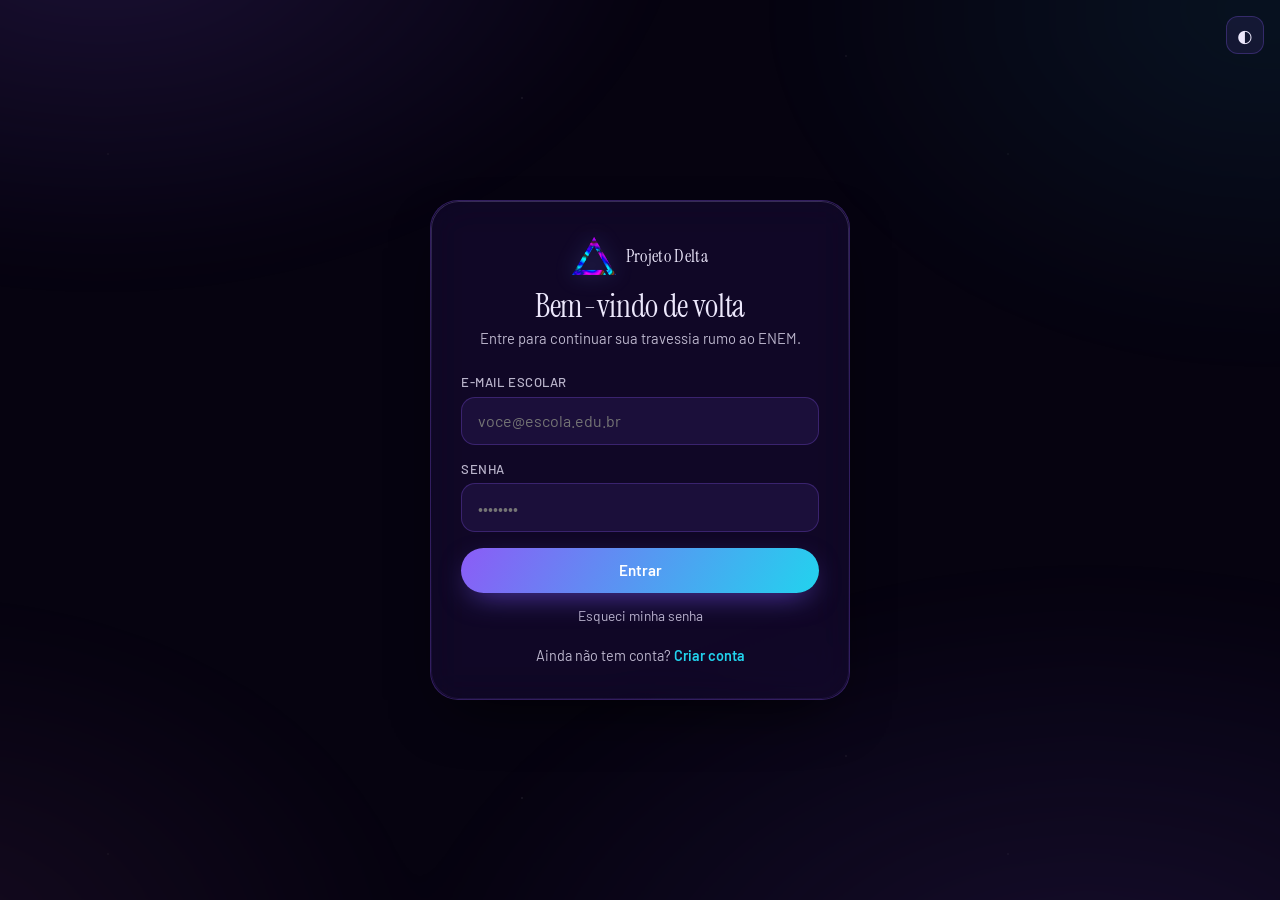
==== commit fbf2ee41: "Focus the site on ENEM math, harden security and apply the design skill - Math only: 4 ENEM axes, 24" ====
--- a/site/app/index.html
+++ b/site/app/index.html
@@ -2,20 +2,28 @@
 <html lang="pt-BR" data-theme="dark">
 <head>
 <meta charset="UTF-8" />
-<meta name="viewport" content="width=device-width, initial-scale=1.0, viewport-fit=cover, maximum-scale=1" />
+<meta name="viewport" content="width=device-width, initial-scale=1.0, viewport-fit=cover" />
 <meta name="theme-color" content="#07080d" />
-<title>Projeto Delta — Plataforma de Estudos</title>
-<meta name="description" content="Plataforma gamificada de preparação para o ENEM. Trilhas de Matemática, Física, Química e Biologia com revisão inteligente." />
+<meta name="color-scheme" content="dark light" />
+<meta name="referrer" content="strict-origin-when-cross-origin" />
+<title>Projeto Delta — Plataforma de Matemática para o ENEM</title>
+<meta name="description" content="Plataforma gamificada e gratuita de Matemática para o 2º dia do ENEM: trilhas por eixo temático, questões oficiais do INEP, simulados e revisão espaçada." />
 <link rel="icon" type="image/png" sizes="32x32" href="../brand/favicon-32.png" />
 <link rel="icon" type="image/png" sizes="512x512" href="../brand/icon-512.png" />
 <link rel="apple-touch-icon" href="../brand/apple-touch-icon.png" />
+<link rel="preload" href="../fonts/barlow-latin-400-normal.woff2" as="font" type="font/woff2" crossorigin />
+<link rel="preload" href="../fonts/space-grotesk-latin-wght-normal.woff2" as="font" type="font/woff2" crossorigin />
+<link rel="modulepreload" href="app.js" />
+<link rel="modulepreload" href="content.js" />
 <link rel="stylesheet" href="app.css" />
 </head>
 <body>
   <div id="root">
-    <div class="loading"><div class="spinner"></div></div>
+    <div class="loading" role="status" aria-label="Carregando"><div class="spinner"></div></div>
   </div>
-  <div id="toast" class="toast"></div>
+  <div id="toast" class="toast" role="status" aria-live="polite"></div>
+  <noscript><p style="padding:2rem;text-align:center">Ative o JavaScript para usar a plataforma Projeto Delta.</p></noscript>
+  <script src="../vendor/supabase-2.117.2.js"></script>
   <script type="module" src="app.js"></script>
 </body>
 </html>
--- a/site/app/app.css
+++ b/site/app/app.css
@@ -3,7 +3,7 @@
    Dark & light mode · responsivo (mobile-first, app-like)
    ============================================================ */
 
-@import url('https://fonts.googleapis.com/css2?family=Instrument+Serif:ital@0;1&family=Barlow:wght@300;400;500;600;700&family=Space+Grotesk:wght@400;500;600;700&display=swap');
+@import url('../fonts/fonts.css');
 
 :root{
   --iris-1:#8b5cf6;   /* violeta neon */
@@ -26,8 +26,8 @@
   --stroke:rgba(139,92,246,.28);
   --stroke-strong:rgba(167,139,250,.55);
   --text:#ece7fb;
-  --text-dim:rgba(236,231,251,.62);
-  --text-faint:rgba(236,231,251,.4);
+  --text-dim:rgba(236,231,251,.78);
+  --text-faint:rgba(236,231,251,.6);
   --shadow:0 24px 60px -24px rgba(0,0,0,.8);
   --metal:linear-gradient(180deg,rgba(196,181,253,.22),rgba(139,92,246,.05) 40%,rgba(255,255,255,0) 60%,rgba(139,92,246,.12));
   --glow:0 0 0 1px rgba(139,92,246,.12), 0 0 40px -8px rgba(139,92,246,.5);
@@ -41,8 +41,8 @@
   --stroke:rgba(13,14,25,.1);
   --stroke-strong:rgba(13,14,25,.18);
   --text:#12131c;
-  --text-dim:rgba(18,19,28,.66);
-  --text-faint:rgba(18,19,28,.42);
+  --text-dim:rgba(18,19,28,.78);
+  --text-faint:rgba(18,19,28,.62);
   --shadow:0 24px 50px -26px rgba(30,30,60,.35);
   --metal:linear-gradient(180deg,rgba(255,255,255,.9),rgba(255,255,255,.3) 45%,rgba(255,255,255,.1) 60%,rgba(255,255,255,.55));
   --glow:0 0 0 1px rgba(255,255,255,.6), 0 10px 40px -12px rgba(123,92,255,.28);
@@ -87,7 +87,8 @@
 }
 @keyframes drift{0%{transform:translate(0,0) scale(1)}50%{transform:translate(3%,-2%) scale(1.05)}100%{transform:translate(-2%,3%) scale(1.02)}}
 
-.serif{font-family:'Instrument Serif',serif;font-style:italic;font-weight:400}
+.serif{font-family:'Instrument Serif',serif;font-style:normal;font-weight:400;letter-spacing:-.01em}
+.serif em,.serif i{font-style:italic}
 a{color:inherit;text-decoration:none}
 button{font-family:inherit;cursor:pointer;border:none;background:none;color:inherit}
 ::selection{background:var(--iris-1);color:#fff}
@@ -155,14 +156,14 @@
 .auth-card h1{font-size:2rem;line-height:1.05;text-align:center;margin:.9rem 0 .3rem}
 .auth-card .lead{text-align:center;color:var(--text-dim);font-size:.92rem;margin-bottom:1.6rem;line-height:1.4}
 .field{margin-bottom:1rem;position:relative}
-.field label{display:block;font-size:.78rem;letter-spacing:.04em;color:var(--text-dim);margin-bottom:.4rem;text-transform:uppercase;font-weight:500}
+.field label{display:block;font-size:.82rem;letter-spacing:.04em;color:var(--text-dim);margin-bottom:.4rem;text-transform:uppercase;font-weight:500}
 .field input{
   width:100%;padding:.85rem 1rem;border-radius:14px;font-size:1rem;
   background:var(--surface-2);border:1px solid var(--stroke);color:var(--text);
   transition:border-color .25s,box-shadow .25s;
 }
 .field input:focus{outline:none;border-color:var(--iris-2);box-shadow:0 0 0 3px rgba(57,208,255,.18)}
-.field .hint{font-size:.74rem;color:var(--text-faint);margin-top:.35rem}
+.field .hint{font-size:.82rem;color:var(--text-faint);margin-top:.35rem}
 .auth-alt{text-align:center;margin-top:1.4rem;font-size:.9rem;color:var(--text-dim)}
 .auth-alt a{color:var(--iris-2);font-weight:600}
 .auth-alt a:hover{text-decoration:underline}
@@ -200,7 +201,7 @@
   position:fixed;bottom:12px;left:50%;transform:translateX(-50%);z-index:50;
   display:flex;gap:.2rem;padding:.4rem;border-radius:9999px;width:min(440px,calc(100% - 24px));
 }
-.tabbar a{flex:1;display:flex;flex-direction:column;align-items:center;gap:.15rem;padding:.5rem 0;border-radius:9999px;font-size:.66rem;color:var(--text-faint);font-weight:500;transition:color .25s,background .25s}
+.tabbar a{flex:1;display:flex;flex-direction:column;align-items:center;gap:.15rem;padding:.5rem 0;border-radius:9999px;font-size:.75rem;color:var(--text-faint);font-weight:500;transition:color .25s,background .25s}
 .tabbar a .ic{font-size:1.25rem;line-height:1}
 .tabbar a.active{color:var(--text);background:var(--surface-2)}
 .tabbar a.active .ic{filter:drop-shadow(0 0 8px rgba(123,92,255,.8))}
@@ -224,7 +225,7 @@
 .rec:hover{transform:translateX(3px)}
 .rec .badge{width:42px;height:42px;border-radius:12px;display:grid;place-items:center;font-size:1.2rem;flex-shrink:0;color:#fff}
 .rec .t{font-weight:600;font-size:.94rem}
-.rec .d{font-size:.78rem;color:var(--text-dim)}
+.rec .d{font-size:.82rem;color:var(--text-dim)}
 .rec .go{margin-left:auto;font-size:1.1rem;color:var(--text-faint)}
 
 /* grade de matérias */
@@ -234,7 +235,7 @@
 .subj-card:hover{transform:translateY(-4px)}
 .subj-card .sym{font-size:1.9rem;line-height:1;margin-bottom:.7rem;display:inline-block}
 .subj-card h3{font-size:1.05rem;letter-spacing:-.2px}
-.subj-card .meta{font-size:.78rem;color:var(--text-dim);margin-top:.15rem}
+.subj-card .meta{font-size:.82rem;color:var(--text-dim);margin-top:.15rem}
 .subj-card .prog{height:6px;border-radius:9999px;background:var(--surface-2);margin-top:.9rem;overflow:hidden}
 .subj-card .prog i{display:block;height:100%;border-radius:inherit;transition:width .8s var(--ease)}
 .subj-card .aura{position:absolute;inset:0;opacity:.16;pointer-events:none}
@@ -274,7 +275,7 @@
 .progressbar i{display:block;height:100%;border-radius:inherit;background:linear-gradient(90deg,var(--iris-1),var(--iris-2));transition:width .4s var(--ease)}
 .lesson-top .hearts{font-size:1rem;letter-spacing:1px}
 .q-block{animation:viewin .4s var(--ease)}
-.q-block .qk{font-size:.78rem;letter-spacing:.12em;text-transform:uppercase;color:var(--text-faint);font-weight:600}
+.q-block .qk{font-size:.82rem;letter-spacing:.12em;text-transform:uppercase;color:var(--text-faint);font-weight:600}
 .q-block .q{font-size:1.35rem;line-height:1.25;margin:.5rem 0 1.4rem;font-weight:500}
 .options{display:flex;flex-direction:column;gap:.7rem}
 .opt{
@@ -309,7 +310,7 @@
 .done-stats{display:flex;gap:.8rem;margin:1.6rem 0;justify-content:center}
 .done-stats .box{flex:1;max-width:130px;padding:1rem;border-radius:18px}
 .done-stats .box .v{font-size:1.7rem;font-weight:700}
-.done-stats .box .l{font-size:.75rem;color:var(--text-dim);text-transform:uppercase;letter-spacing:.08em}
+.done-stats .box .l{font-size:.82rem;color:var(--text-dim);text-transform:uppercase;letter-spacing:.08em}
 .stars-big{display:flex;justify-content:center;gap:.5rem;margin:1rem 0}
 .stars-big .st{font-size:2.6rem;color:var(--iris-5);opacity:.22;transition:opacity .4s,transform .4s}
 .stars-big .st.on{opacity:1;transform:scale(1.1);filter:drop-shadow(0 0 10px rgba(255,209,102,.9))}
@@ -331,7 +332,7 @@
 
 /* pomodoro */
 .pomo{text-align:center;padding:1.6rem}
-.pomo .clock{font-family:'Instrument Serif',serif;font-style:italic;font-size:4.5rem;line-height:1;margin:.4rem 0}
+.pomo .clock{font-family:var(--disp);font-variant-numeric:tabular-nums;font-weight:600;font-size:4.5rem;line-height:1;margin:.4rem 0}
 .pomo .ctrls{display:flex;gap:.6rem;justify-content:center;margin-top:1rem}
 .pomo .ctrls .btn{width:auto;padding:.7rem 1.4rem}
 .pomo .mode{font-size:.82rem;color:var(--text-dim);text-transform:uppercase;letter-spacing:.12em}
@@ -344,7 +345,7 @@
 .stat-grid{display:grid;grid-template-columns:repeat(3,1fr);gap:.7rem;margin-bottom:1.6rem}
 .stat-grid .box{padding:1.1rem .8rem;border-radius:18px;text-align:center}
 .stat-grid .box .v{font-size:1.7rem;font-weight:700}
-.stat-grid .box .l{font-size:.72rem;color:var(--text-dim);text-transform:uppercase;letter-spacing:.06em;margin-top:.2rem}
+.stat-grid .box .l{font-size:.82rem;color:var(--text-dim);text-transform:uppercase;letter-spacing:.06em;margin-top:.2rem}
 .form-card{padding:1.4rem;border-radius:20px;margin-bottom:1.2rem}
 .form-card h2{font-size:1.15rem;margin-bottom:1rem}
 
@@ -353,7 +354,7 @@
 .achv{text-align:center;padding:1rem .5rem;border-radius:16px;background:var(--surface-2);border:1px solid var(--stroke);opacity:.4;filter:grayscale(1)}
 .achv.on{opacity:1;filter:none;border-color:var(--iris-1)}
 .achv .e{font-size:1.8rem}
-.achv .n{font-size:.72rem;margin-top:.3rem;color:var(--text-dim)}
+.achv .n{font-size:.82rem;margin-top:.3rem;color:var(--text-dim)}
 
 /* ============================================================ ADMIN ============================================================ */
 .dom-row{display:flex;align-items:center;gap:.7rem;padding:.8rem 1rem;border-radius:14px;background:var(--surface-2);border:1px solid var(--stroke);margin-bottom:.6rem}
@@ -394,7 +395,7 @@
 .enem-pill img{height:.8em;width:auto;display:block}
 .filters{display:grid;grid-template-columns:repeat(4,1fr) auto;gap:.9rem;align-items:end;padding:1.2rem;border-radius:18px;margin:1.2rem 0}
 .filters .f{display:flex;flex-direction:column;gap:.35rem}
-.filters label{font-size:.72rem;letter-spacing:.08em;text-transform:uppercase;color:var(--txt-2)}
+.filters label{font-size:.82rem;letter-spacing:.08em;text-transform:uppercase;color:var(--txt-2)}
 .filters select{background:var(--bg-2,rgba(255,255,255,.06));border:1px solid var(--line,rgba(255,255,255,.14));color:inherit;border-radius:10px;padding:.55rem .6rem;font-family:inherit;font-size:.9rem}
 .filters .count{grid-column:1/-1;font-size:.8rem;color:var(--txt-2)}
 @media(max-width:720px){.filters{grid-template-columns:1fr 1fr}}
@@ -426,12 +427,12 @@
 .ps .psb i{display:block;height:100%;background:var(--holo)}
 
 .loading-inline{display:grid;place-items:center;padding:2.2rem}
-.today .cnt{display:inline-grid;place-items:center;min-width:22px;height:22px;border-radius:9999px;background:var(--iris-1);color:#fff;font-size:.75rem;font-weight:700;padding:0 .35rem;margin-left:.3rem}
+.today .cnt{display:inline-grid;place-items:center;min-width:22px;height:22px;border-radius:9999px;background:var(--iris-1);color:#fff;font-size:.82rem;font-weight:700;padding:0 .35rem;margin-left:.3rem}
 
 /* ============================================================ REVISÃO / CADERNO DE ERROS ============================================================ */
 .err-card{padding:1.1rem 1.2rem;border-radius:18px;margin-bottom:.8rem}
 .err-top{display:flex;gap:.4rem;flex-wrap:wrap;margin-bottom:.6rem}
-.tag{font-size:.7rem;font-weight:600;letter-spacing:.04em;padding:.25rem .6rem;border-radius:9999px;background:var(--surface-2);border:1px solid var(--stroke)}
+.tag{font-size:.82rem;font-weight:600;letter-spacing:.04em;padding:.25rem .6rem;border-radius:9999px;background:var(--surface-2);border:1px solid var(--stroke)}
 .tag.dim{color:var(--text-faint)}
 .err-q{font-size:.95rem;line-height:1.5;margin-bottom:.7rem}
 .err-a{display:flex;flex-direction:column;gap:.3rem;font-size:.88rem;margin-bottom:.5rem}
@@ -449,13 +450,13 @@
 .mission .me{font-size:1.6rem;flex-shrink:0}
 .mission .mi{flex:1;min-width:0}
 .mission .mt{font-weight:600;font-size:.95rem}
-.mission .mt .mx{font-size:.72rem;color:var(--iris-2);font-weight:700;margin-left:.35rem}
+.mission .mt .mx{font-size:.82rem;color:var(--iris-2);font-weight:700;margin-left:.35rem}
 .mission .md{font-size:.8rem;color:var(--text-dim);margin:.15rem 0 .45rem}
 .mission .mbar{height:7px;border-radius:9999px;background:var(--surface-2);overflow:hidden;max-width:280px}
 .mission .mbar i{display:block;height:100%;background:linear-gradient(90deg,var(--iris-1),var(--iris-2));transition:width .6s var(--ease)}
-.mission .mp{font-size:.72rem;color:var(--text-faint);margin-top:.25rem}
+.mission .mp{font-size:.82rem;color:var(--text-faint);margin-top:.25rem}
 .mission .mdone{font-size:.8rem;font-weight:700;color:var(--iris-3);white-space:nowrap}
-.mission .mlock{font-size:.75rem;color:var(--text-faint);white-space:nowrap}
+.mission .mlock{font-size:.82rem;color:var(--text-faint);white-space:nowrap}
 .mission .claim{padding:.55rem 1rem;font-size:.85rem}
 
 /* ============================================================ RANKING ============================================================ */
@@ -473,8 +474,8 @@
 .rank-row.me{background:rgba(123,92,255,.14);box-shadow:inset 3px 0 0 var(--iris-1)}
 .rank-row .rp{width:42px;font-weight:700;color:var(--text-dim);flex-shrink:0}
 .rank-row .rn{flex:1;font-weight:600;min-width:0;overflow:hidden;text-overflow:ellipsis;white-space:nowrap}
-.rank-row .rn .rs{display:block;font-size:.72rem;color:var(--text-faint);font-weight:400}
-.rank-row .rst{font-size:.78rem;color:var(--text-dim);white-space:nowrap}
+.rank-row .rn .rs{display:block;font-size:.82rem;color:var(--text-faint);font-weight:400}
+.rank-row .rst{font-size:.82rem;color:var(--text-dim);white-space:nowrap}
 .rank-row .rx{font-weight:700;color:var(--iris-2);white-space:nowrap}
 .rank-me{display:flex;align-items:center;gap:.8rem;padding:.75rem 1rem;border-radius:14px;margin-top:.7rem;font-size:.9rem;background:rgba(123,92,255,.14)}
 .rank-me .rp{font-weight:700}.rank-me .rn{flex:1;font-weight:600}.rank-me .rx{font-weight:700;color:var(--iris-2)}
@@ -488,7 +489,7 @@
 .sim-row .sp.good{color:var(--iris-3)}.sim-row .sp.mid{color:var(--iris-5)}.sim-row .sp.low{color:#ff8098}
 .timer{font-variant-numeric:tabular-nums;font-weight:700;color:var(--iris-5)}
 .sheet{display:flex;gap:.3rem;flex-wrap:wrap;margin-bottom:1rem}
-.sheet .cell{width:34px;height:34px;border-radius:10px;display:grid;place-items:center;font-size:.78rem;font-weight:600;background:var(--surface-2);border:1px solid var(--stroke);color:var(--text-dim)}
+.sheet .cell{width:34px;height:34px;border-radius:10px;display:grid;place-items:center;font-size:.82rem;font-weight:600;background:var(--surface-2);border:1px solid var(--stroke);color:var(--text-dim)}
 .sheet .cell.ok{background:rgba(43,245,200,.18);border-color:var(--iris-3);color:var(--text)}
 .sheet .cell.mk{box-shadow:0 0 0 2px var(--iris-5)}
 .sheet .cell.cur{border-color:var(--iris-2);color:var(--text);box-shadow:0 0 0 2px rgba(57,208,255,.4)}
@@ -506,12 +507,12 @@
 .chart{display:flex;align-items:flex-end;gap:.6rem;height:130px;padding:1rem 1.2rem 1.5rem;border-radius:18px}
 .chart .bar{flex:1;display:flex;flex-direction:column;align-items:center;justify-content:flex-end;height:100%;gap:.35rem}
 .chart .bar i{display:block;width:100%;max-width:38px;border-radius:8px 8px 3px 3px;background:linear-gradient(180deg,var(--iris-2),var(--iris-1))}
-.chart .bar span{font-size:.68rem;color:var(--text-faint)}
+.chart .bar span{font-size:.75rem;color:var(--text-faint)}
 .dom-grid{display:grid;grid-template-columns:repeat(auto-fill,minmax(150px,1fr));gap:.6rem}
 .dom-cell{padding:.75rem .85rem;border-radius:14px;border:1px solid var(--stroke);cursor:pointer;transition:transform .2s;background:var(--surface)}
 .dom-cell:hover{transform:translateY(-2px)}
 .dom-cell .dn{display:block;font-size:.84rem;font-weight:600}
-.dom-cell .dl{display:block;font-size:.7rem;color:var(--text-dim);margin-top:.2rem}
+.dom-cell .dl{display:block;font-size:.82rem;color:var(--text-dim);margin-top:.2rem}
 .dom-cell.dom{border-color:rgba(43,245,200,.5);box-shadow:inset 3px 0 0 var(--iris-3)}
 .dom-cell.dev{border-color:rgba(255,209,102,.5);box-shadow:inset 3px 0 0 var(--iris-5)}
 .dom-cell.rev{border-color:rgba(255,92,120,.5);box-shadow:inset 3px 0 0 #ff5c78}
@@ -541,7 +542,7 @@
 
 /* tab bar mobile */
 .dtabs{position:fixed;bottom:10px;left:50%;transform:translateX(-50%);z-index:50;display:flex;gap:.15rem;padding:.35rem;border-radius:20px;width:min(480px,calc(100% - 20px));background:rgba(13,7,34,.88);border:1px solid var(--stroke);backdrop-filter:blur(20px);-webkit-backdrop-filter:blur(20px);box-shadow:0 18px 50px -12px rgba(0,0,0,.8)}
-.dtabs a,.dtabs button{flex:1;display:flex;flex-direction:column;align-items:center;gap:.12rem;padding:.5rem 0;border-radius:14px;font-size:.6rem;letter-spacing:.08em;text-transform:uppercase;color:var(--text-faint);font-weight:600;transition:color .25s,background .25s}
+.dtabs a,.dtabs button{flex:1;display:flex;flex-direction:column;align-items:center;gap:.12rem;padding:.5rem 0;border-radius:14px;font-size:.75rem;letter-spacing:.08em;text-transform:uppercase;color:var(--text-faint);font-weight:600;transition:color .25s,background .25s}
 .dtabs .ic{font-size:1.2rem;line-height:1}
 .dtabs .active{color:#fff;background:rgba(139,92,246,.18);box-shadow:inset 0 0 0 1px rgba(139,92,246,.5),0 0 18px -4px rgba(139,92,246,.8)}
 
@@ -553,23 +554,23 @@
   .dside{display:flex;flex-direction:column;gap:.9rem;position:sticky;top:1rem;height:calc(100svh - 2rem);padding:1.1rem .8rem;border-radius:22px;background:linear-gradient(180deg,rgba(26,14,54,.55),rgba(13,7,34,.55));border:1px solid var(--stroke);box-shadow:var(--glow);backdrop-filter:blur(18px);-webkit-backdrop-filter:blur(18px)}
   .dside .logo{display:flex;align-items:center;gap:.6rem;padding:.2rem .5rem .8rem;border-bottom:1px solid rgba(139,92,246,.18)}
   .dside .logo img{width:34px;height:34px;filter:drop-shadow(0 0 10px rgba(139,92,246,.9))}
-  .dside .logo .a{font-size:.56rem;letter-spacing:.42em;color:var(--text-dim);font-weight:600}
+  .dside .logo .a{font-size:.75rem;letter-spacing:.42em;color:var(--text-dim);font-weight:600}
   .dside .logo .b{font-size:1.06rem;letter-spacing:.3em;font-weight:700;line-height:1.05}
   .dside nav{display:flex;flex-direction:column;gap:.3rem;overflow-y:auto;scrollbar-width:none}
   .dside nav::-webkit-scrollbar{display:none}
-  .dside nav a,.dside nav .navbtn{display:flex;align-items:center;gap:.75rem;padding:.62rem .7rem;border-radius:14px;font-size:.78rem;font-weight:700;letter-spacing:.14em;text-transform:uppercase;color:var(--text-dim);border:1px solid transparent;transition:all .22s var(--ease);width:100%;text-align:left}
+  .dside nav a,.dside nav .navbtn{display:flex;align-items:center;gap:.75rem;padding:.62rem .7rem;border-radius:14px;font-size:.82rem;font-weight:700;letter-spacing:.14em;text-transform:uppercase;color:var(--text-dim);border:1px solid transparent;transition:all .22s var(--ease);width:100%;text-align:left}
   .dside nav .nic{width:30px;height:30px;border-radius:9px;display:grid;place-items:center;font-size:1rem;border:1px solid rgba(139,92,246,.35);background:rgba(139,92,246,.08);color:var(--iris-2);flex-shrink:0}
   .dside nav a:hover,.dside nav .navbtn:hover{color:var(--text);border-color:rgba(139,92,246,.3);background:rgba(139,92,246,.07)}
   .dside nav .active{color:#fff;background:linear-gradient(120deg,rgba(139,92,246,.22),rgba(34,211,238,.08));border-color:rgba(167,139,250,.65);box-shadow:0 0 24px -6px rgba(139,92,246,.7),inset 0 0 18px -8px rgba(139,92,246,.6)}
   .dside nav .active .nic{border-color:var(--stroke-strong);box-shadow:0 0 12px -2px rgba(139,92,246,.9)}
   .more-list{display:none;flex-direction:column;gap:.2rem;padding-left:1rem}
   .more-list.open{display:flex}
-  .more-list a{font-size:.72rem!important;padding:.45rem .6rem!important}
+  .more-list a{font-size:.82rem!important;padding:.45rem .6rem!important}
   .dside .promo{margin-top:auto;text-align:center;padding:1rem .8rem;border-radius:18px;border:1px solid rgba(139,92,246,.4);background:radial-gradient(120% 90% at 50% 0%,rgba(139,92,246,.18),rgba(13,7,34,.4));box-shadow:inset 0 0 30px -12px rgba(139,92,246,.6)}
   .dside .promo img{width:46px;margin:0 auto .5rem;filter:drop-shadow(0 0 14px rgba(139,92,246,1))}
-  .dside .promo .t{font-size:.68rem;letter-spacing:.18em;font-weight:700;color:#d8cffc}
-  .dside .promo .d{font-size:.72rem;color:var(--text-dim);margin:.3rem 0 .7rem;line-height:1.45}
-  .dside .promo .btn{padding:.55rem 1rem;font-size:.7rem;letter-spacing:.14em;text-transform:uppercase;font-weight:700}
+  .dside .promo .t{font-size:.75rem;letter-spacing:.18em;font-weight:700;color:#d8cffc}
+  .dside .promo .d{font-size:.82rem;color:var(--text-dim);margin:.3rem 0 .7rem;line-height:1.45}
+  .dside .promo .btn{padding:.55rem 1rem;font-size:.82rem;letter-spacing:.14em;text-transform:uppercase;font-weight:700}
 }
 @media(min-width:1240px){
   .dgrid.has-rail{grid-template-columns:250px minmax(0,1fr) 360px}
@@ -582,41 +583,41 @@
 .rail-stats{display:flex;align-items:center;justify-content:space-between;gap:.4rem;padding:.7rem .9rem}
 .rail-stats .st{display:flex;align-items:center;gap:.5rem}
 .rail-stats .st .v{font-size:1.02rem;font-weight:700;line-height:1}
-.rail-stats .st .l{font-size:.52rem;letter-spacing:.12em;color:var(--text-faint);font-weight:600;text-transform:uppercase;margin-top:.2rem}
+.rail-stats .st .l{font-size:.75rem;letter-spacing:.12em;color:var(--text-faint);font-weight:600;text-transform:uppercase;margin-top:.2rem}
 .rail-stats .st .e{font-size:1.15rem;filter:drop-shadow(0 0 8px rgba(139,92,246,.8))}
 .rail-stats .ava{width:38px;height:38px;border-radius:50%;border:1.6px solid var(--stroke-strong);display:grid;place-items:center;font-weight:700;font-size:.9rem;background:radial-gradient(circle at 30% 25%,rgba(139,92,246,.45),rgba(13,7,34,.9));box-shadow:0 0 16px -4px rgba(139,92,246,.9);flex-shrink:0}
 .rail-head{display:flex;align-items:center;justify-content:space-between;margin-bottom:.75rem}
-.rail-head .t{font-size:.72rem;letter-spacing:.18em;font-weight:700;color:#c4b5fd;text-transform:uppercase}
-.rail-head a{font-size:.62rem;letter-spacing:.14em;font-weight:700;color:var(--iris-2);text-transform:uppercase}
+.rail-head .t{font-size:.82rem;letter-spacing:.18em;font-weight:700;color:#c4b5fd;text-transform:uppercase}
+.rail-head a{font-size:.75rem;letter-spacing:.14em;font-weight:700;color:var(--iris-2);text-transform:uppercase}
 .rail-head a:hover{text-shadow:0 0 12px rgba(34,211,238,.9)}
 /* premium */
 .rail-card.premium{display:grid;grid-template-columns:1fr 96px;gap:.6rem;align-items:center;border-color:rgba(167,139,250,.5);background:linear-gradient(115deg,rgba(76,29,149,.4),rgba(13,7,34,.6) 70%)}
-.rail-card.premium .k{font-size:.6rem;letter-spacing:.26em;color:var(--iris-4);font-weight:700}
+.rail-card.premium .k{font-size:.75rem;letter-spacing:.26em;color:var(--iris-4);font-weight:700}
 .rail-card.premium h3{font-size:1.04rem;letter-spacing:.06em;margin:.25rem 0 .2rem}
-.rail-card.premium p{font-size:.76rem;color:var(--text-dim);line-height:1.45;margin-bottom:.7rem}
+.rail-card.premium p{font-size:.82rem;color:var(--text-dim);line-height:1.45;margin-bottom:.7rem}
 .rail-card.premium img{width:96px;filter:drop-shadow(0 0 20px rgba(139,92,246,.8));border-radius:12px}
-.rail-card.premium .btn{padding:.5rem 1rem;font-size:.66rem;letter-spacing:.16em;text-transform:uppercase;font-weight:700;width:auto}
+.rail-card.premium .btn{padding:.5rem 1rem;font-size:.75rem;letter-spacing:.16em;text-transform:uppercase;font-weight:700;width:auto}
 /* liga */
 .liga-card{display:flex;align-items:center;gap:.8rem;cursor:pointer;transition:border-color .25s,box-shadow .25s}
 .liga-card:hover{border-color:var(--stroke-strong);box-shadow:0 0 26px -8px rgba(139,92,246,.8)}
 .liga-card .shield{width:46px;height:46px;border-radius:12px;display:grid;place-items:center;font-size:1.4rem;border:1px solid var(--stroke-strong);background:rgba(139,92,246,.12);box-shadow:0 0 18px -4px rgba(139,92,246,.8);flex-shrink:0}
-.liga-card .t{font-size:.78rem;letter-spacing:.14em;font-weight:700;text-transform:uppercase}
-.liga-card .d{font-size:.76rem;color:var(--text-dim);line-height:1.4;margin-top:.15rem}
+.liga-card .t{font-size:.82rem;letter-spacing:.14em;font-weight:700;text-transform:uppercase}
+.liga-card .d{font-size:.82rem;color:var(--text-dim);line-height:1.4;margin-top:.15rem}
 .liga-card .go{margin-left:auto;color:var(--iris-1);font-size:1.2rem}
 /* missões mini */
 .rmis{display:flex;align-items:center;gap:.7rem;padding:.55rem 0}
 .rmis + .rmis{border-top:1px solid rgba(139,92,246,.14)}
 .rmis .e{font-size:1.2rem;width:30px;text-align:center;filter:drop-shadow(0 0 8px rgba(139,92,246,.7))}
 .rmis .bx{flex:1;min-width:0}
-.rmis .n{font-size:.78rem;font-weight:600;line-height:1.3}
+.rmis .n{font-size:.82rem;font-weight:600;line-height:1.3}
 .rmis .bar{height:7px;border-radius:99px;background:rgba(139,92,246,.14);margin-top:.35rem;overflow:hidden}
 .rmis .bar i{display:block;height:100%;border-radius:inherit;background:linear-gradient(90deg,var(--iris-1),var(--iris-2));box-shadow:0 0 10px rgba(139,92,246,.9)}
-.rmis .v{font-size:.66rem;color:var(--text-faint);font-weight:600;white-space:nowrap}
-.rmis .xpb{width:30px;height:30px;border-radius:8px;display:grid;place-items:center;font-size:.56rem;font-weight:800;color:#0b0620;background:linear-gradient(135deg,#a78bfa,#22d3ee);flex-shrink:0;box-shadow:0 0 12px -2px rgba(139,92,246,.9)}
+.rmis .v{font-size:.75rem;color:var(--text-faint);font-weight:600;white-space:nowrap}
+.rmis .xpb{width:30px;height:30px;border-radius:8px;display:grid;place-items:center;font-size:.75rem;font-weight:800;color:#0b0620;background:linear-gradient(135deg,#a78bfa,#22d3ee);flex-shrink:0;box-shadow:0 0 12px -2px rgba(139,92,246,.9)}
 /* desempenho minis */
 .rperf{display:grid;grid-template-columns:repeat(3,1fr);gap:.5rem}
 .rperf .pc{border:1px solid rgba(139,92,246,.22);border-radius:12px;padding:.6rem .55rem;background:rgba(13,7,34,.5)}
-.rperf .pc .l{font-size:.54rem;letter-spacing:.12em;color:var(--text-faint);font-weight:700;text-transform:uppercase;display:flex;gap:.3rem;align-items:center}
+.rperf .pc .l{font-size:.75rem;letter-spacing:.12em;color:var(--text-faint);font-weight:700;text-transform:uppercase;display:flex;gap:.3rem;align-items:center}
 .rperf .pc .v{font-size:1rem;font-weight:700;margin:.25rem 0 .3rem}
 .rperf .pc svg{width:100%;height:22px;overflow:visible}
 /* ranking mini */
@@ -624,24 +625,24 @@
 .rrank-you .pos{color:var(--iris-2);font-weight:800;font-size:.92rem}
 .rrank-you .nm{font-weight:700;font-size:.86rem}
 .rrank-you .xp{margin-left:auto;font-size:.8rem;font-weight:700;color:#c4b5fd}
-.rrank-note{font-size:.7rem;color:var(--text-faint);margin-top:.55rem;text-align:center}
+.rrank-note{font-size:.82rem;color:var(--text-faint);margin-top:.55rem;text-align:center}
 .rail-foot{display:flex;flex-wrap:wrap;gap:.4rem .9rem;justify-content:center;padding:.4rem .6rem 1rem}
-.rail-foot a{font-size:.6rem;letter-spacing:.12em;color:var(--text-faint);font-weight:600;text-transform:uppercase}
+.rail-foot a{font-size:.75rem;letter-spacing:.12em;color:var(--text-faint);font-weight:600;text-transform:uppercase}
 .rail-foot a:hover{color:var(--text-dim)}
 
 /* ---------- PATH (trilha central) ---------- */
 .path-wrap{position:relative;max-width:640px;margin:0 auto;padding:0 .6rem}
 .subj-pills{display:flex;gap:.45rem;justify-content:center;margin:.4rem 0 1rem;flex-wrap:wrap}
-.subj-pills button{display:flex;align-items:center;gap:.4rem;padding:.42rem .85rem;border-radius:99px;font-size:.72rem;font-weight:700;letter-spacing:.1em;text-transform:uppercase;color:var(--text-dim);border:1px solid rgba(139,92,246,.25);background:rgba(13,7,34,.5);transition:all .22s}
+.subj-pills button{display:flex;align-items:center;gap:.4rem;padding:.42rem .85rem;border-radius:99px;font-size:.82rem;font-weight:700;letter-spacing:.1em;text-transform:uppercase;color:var(--text-dim);border:1px solid rgba(139,92,246,.25);background:rgba(13,7,34,.5);transition:all .22s}
 .subj-pills button:hover{color:var(--text);border-color:var(--stroke-strong)}
 .subj-pills button.on{color:#fff;border-color:var(--stroke-strong);background:linear-gradient(120deg,rgba(139,92,246,.28),rgba(34,211,238,.1));box-shadow:0 0 18px -4px rgba(139,92,246,.8)}
 .sec-banner{position:sticky;top:.6rem;z-index:30;display:flex;align-items:center;justify-content:space-between;gap:.8rem;padding:.85rem 1.1rem;border-radius:16px;border:1px solid rgba(167,139,250,.55);background:linear-gradient(120deg,rgba(76,29,149,.55),rgba(30,16,62,.72));box-shadow:0 0 34px -8px rgba(139,92,246,.65),inset 0 0 24px -10px rgba(139,92,246,.5);backdrop-filter:blur(14px);-webkit-backdrop-filter:blur(14px)}
-.sec-banner .k{font-size:.62rem;letter-spacing:.24em;color:#c4b5fd;font-weight:700;text-transform:uppercase}
+.sec-banner .k{font-size:.75rem;letter-spacing:.24em;color:#c4b5fd;font-weight:700;text-transform:uppercase}
 .sec-banner h1{font-size:1.18rem;letter-spacing:.01em;margin-top:.15rem;font-style:normal}
-.sec-banner .guia{display:flex;align-items:center;gap:.45rem;padding:.55rem .95rem;border-radius:11px;border:1px solid var(--stroke-strong);font-size:.7rem;letter-spacing:.18em;font-weight:700;text-transform:uppercase;color:#e9e4f7;background:rgba(139,92,246,.14);transition:all .2s;flex-shrink:0}
+.sec-banner .guia{display:flex;align-items:center;gap:.45rem;padding:.55rem .95rem;border-radius:11px;border:1px solid var(--stroke-strong);font-size:.82rem;letter-spacing:.18em;font-weight:700;text-transform:uppercase;color:#e9e4f7;background:rgba(139,92,246,.14);transition:all .2s;flex-shrink:0}
 .sec-banner .guia:hover{background:rgba(139,92,246,.28);box-shadow:0 0 16px -2px rgba(139,92,246,.8)}
 .path{position:relative;display:flex;flex-direction:column;align-items:center;padding:1.6rem 0 2.5rem}
-.path-div{display:flex;align-items:center;gap:1rem;width:100%;margin:1.8rem 0 1.4rem;color:var(--text-faint);font-size:.68rem;letter-spacing:.3em;font-weight:700;text-transform:uppercase;text-align:center}
+.path-div{display:flex;align-items:center;gap:1rem;width:100%;margin:1.8rem 0 1.4rem;color:var(--text-faint);font-size:.75rem;letter-spacing:.3em;font-weight:700;text-transform:uppercase;text-align:center}
 .path-div::before,.path-div::after{content:"";flex:1;height:1px;background:linear-gradient(90deg,transparent,rgba(139,92,246,.45),transparent)}
 .pcol{position:relative;display:flex;flex-direction:column;align-items:center;width:100%}
 .pnode{position:relative;display:flex;flex-direction:column;align-items:center;margin:.15rem 0;transition:transform .2s var(--ease)}
@@ -651,7 +652,7 @@
 .pnode button:active{transform:scale(.95)}
 /* nó atual: círculo grande estrela */
 .pnode.cur button{width:78px;height:78px;border-radius:50%;font-size:1.7rem;color:#fff;background:radial-gradient(circle at 32% 28%,#a78bfa,#6d28d9 70%);border:2px solid #c4b5fd;box-shadow:0 0 0 6px rgba(13,7,34,.9),0 0 0 8px rgba(34,211,238,.65),0 0 44px -4px rgba(139,92,246,1)}
-.pnode.cur .ptip{position:absolute;top:-42px;left:50%;transform:translateX(-50%);padding:.42rem .95rem;border-radius:10px;font-size:.68rem;letter-spacing:.26em;font-weight:800;text-transform:uppercase;color:var(--iris-2);border:1px solid rgba(34,211,238,.6);background:rgba(13,7,34,.92);box-shadow:0 0 18px -4px rgba(34,211,238,.8);animation:tipfloat 2s ease-in-out infinite;white-space:nowrap;z-index:5}
+.pnode.cur .ptip{position:absolute;top:-42px;left:50%;transform:translateX(-50%);padding:.42rem .95rem;border-radius:10px;font-size:.75rem;letter-spacing:.26em;font-weight:800;text-transform:uppercase;color:var(--iris-2);border:1px solid rgba(34,211,238,.6);background:rgba(13,7,34,.92);box-shadow:0 0 18px -4px rgba(34,211,238,.8);animation:tipfloat 2s ease-in-out infinite;white-space:nowrap;z-index:5}
 .pnode.cur .ptip::after{content:"";position:absolute;left:50%;bottom:-5px;transform:translateX(-50%) rotate(45deg);width:8px;height:8px;background:inherit;border-right:1px solid rgba(34,211,238,.6);border-bottom:1px solid rgba(34,211,238,.6)}
 @keyframes tipfloat{0%,100%{transform:translateX(-50%) translateY(0)}50%{transform:translateX(-50%) translateY(-5px)}}
 /* nós hexagonais */
@@ -660,17 +661,17 @@
 .pnode.done .hexwrap{position:relative;padding:3px;clip-path:polygon(50% 0%,96% 25%,96% 75%,50% 100%,4% 75%,4% 25%);background:linear-gradient(160deg,#22d3ee,#8b5cf6)}
 .pnode.lock .hexwrap{position:relative;padding:2px;clip-path:polygon(50% 0%,96% 25%,96% 75%,50% 100%,4% 75%,4% 25%);background:rgba(167,139,250,.28)}
 .pnode.lock .hexb{color:var(--text-faint);background:#120a2c;font-size:1.05rem}
-.pnode .plbl{font-size:.72rem;color:var(--text-dim);margin-top:.4rem;font-weight:600;max-width:17ch;text-align:center;line-height:1.3}
+.pnode .plbl{font-size:.82rem;color:var(--text-dim);margin-top:.4rem;font-weight:600;max-width:17ch;text-align:center;line-height:1.3}
 .pnode.lock .plbl{color:var(--text-faint)}
 .pnode .pstars{display:flex;gap:2px;margin-top:.3rem;height:12px}
-.pnode .pstars .st{font-size:.72rem;color:var(--iris-5);opacity:.22}
+.pnode .pstars .st{font-size:.82rem;color:var(--iris-5);opacity:.22}
 .pnode .pstars .st.on{opacity:1;filter:drop-shadow(0 0 5px rgba(255,209,102,.9))}
 /* baú */
 .pnode.chest button{width:66px;height:60px;border-radius:14px;font-size:1.7rem;background:linear-gradient(160deg,rgba(139,92,246,.16),rgba(13,7,34,.7));border:1.6px solid rgba(167,139,250,.4)}
 .pnode.chest.open button{border-color:#ffd166;box-shadow:0 0 26px -4px rgba(255,209,102,.7)}
 .pnode.chest.closed button{filter:grayscale(.7) brightness(.75)}
 /* pular pra cá */
-.pnode.skip .ptip2{padding:.45rem 1rem;border-radius:10px;font-size:.68rem;letter-spacing:.2em;font-weight:800;text-transform:uppercase;color:var(--iris-4);border:1px solid rgba(232,121,249,.55);background:rgba(13,7,34,.92);box-shadow:0 0 16px -4px rgba(232,121,249,.7);margin-bottom:.55rem;white-space:nowrap}
+.pnode.skip .ptip2{padding:.45rem 1rem;border-radius:10px;font-size:.75rem;letter-spacing:.2em;font-weight:800;text-transform:uppercase;color:var(--iris-4);border:1px solid rgba(232,121,249,.55);background:rgba(13,7,34,.92);box-shadow:0 0 16px -4px rgba(232,121,249,.7);margin-bottom:.55rem;white-space:nowrap}
 .pnode.skip button{width:64px;height:64px;border-radius:50%;font-size:1.35rem;color:#fff;background:radial-gradient(circle at 32% 28%,#e879f9,#7e22ce 75%);border:2px solid rgba(232,121,249,.7);box-shadow:0 0 0 5px rgba(13,7,34,.9),0 0 30px -4px rgba(232,121,249,.9)}
 /* mascotes */
 .path-bot{position:absolute;width:min(150px,26%);pointer-events:none;z-index:1;-webkit-mask-image:radial-gradient(72% 72% at 50% 50%,#000 55%,transparent 100%);mask-image:radial-gradient(72% 72% at 50% 50%,#000 55%,transparent 100%);animation:botfloat 5s ease-in-out infinite}
@@ -685,7 +686,7 @@
 .gsheet .gcard{width:100%;max-width:460px;max-height:80svh;overflow-y:auto;border-radius:20px;border:1px solid var(--stroke-strong);background:linear-gradient(180deg,#1a0e36,#0d0722);padding:1.3rem;box-shadow:0 0 60px -10px rgba(139,92,246,.7)}
 .gsheet h2{font-size:1rem;letter-spacing:.18em;text-transform:uppercase;margin-bottom:.9rem;color:#c4b5fd}
 .gsheet .gu{margin-bottom:1rem}
-.gsheet .gu .ut{font-size:.72rem;letter-spacing:.2em;color:var(--iris-2);font-weight:700;text-transform:uppercase;margin-bottom:.4rem}
+.gsheet .gu .ut{font-size:.82rem;letter-spacing:.2em;color:var(--iris-2);font-weight:700;text-transform:uppercase;margin-bottom:.4rem}
 .gsheet .gl{display:flex;align-items:center;gap:.6rem;padding:.45rem .6rem;border-radius:10px;font-size:.86rem}
 .gsheet .gl:hover{background:rgba(139,92,246,.1)}
 .gsheet .gl .s{width:20px;text-align:center}
@@ -698,8 +699,8 @@
 .shop-card{border:1px solid var(--stroke);border-radius:18px;padding:1.1rem 1rem;background:linear-gradient(180deg,rgba(26,14,54,.5),rgba(13,7,34,.45));text-align:center;position:relative;overflow:hidden}
 .shop-card .se{font-size:2.1rem;margin-bottom:.5rem;filter:drop-shadow(0 0 14px rgba(139,92,246,.8))}
 .shop-card h3{font-size:.92rem;letter-spacing:.06em}
-.shop-card p{font-size:.75rem;color:var(--text-dim);line-height:1.45;margin:.35rem 0 .8rem}
-.shop-card .tagp{display:inline-block;padding:.35rem .9rem;border-radius:99px;font-size:.68rem;font-weight:800;letter-spacing:.12em;color:#0b0620;background:linear-gradient(120deg,#a78bfa,#22d3ee)}
+.shop-card p{font-size:.82rem;color:var(--text-dim);line-height:1.45;margin:.35rem 0 .8rem}
+.shop-card .tagp{display:inline-block;padding:.35rem .9rem;border-radius:99px;font-size:.75rem;font-weight:800;letter-spacing:.12em;color:#0b0620;background:linear-gradient(120deg,#a78bfa,#22d3ee)}
 .shop-card.soon .tagp{background:rgba(139,92,246,.2);color:#c4b5fd;border:1px solid rgba(139,92,246,.4)}
 
 /* ---------- LIÇÃO (fullscreen refinada) ---------- */
@@ -717,3 +718,24 @@
 .pnode.cur{margin-top:2.7rem}
 .path-bot{mix-blend-mode:screen;opacity:.95}
 @media(max-width:959px){.path-bot{width:110px}}
+
+/* ============================================================
+   Transições entre telas (View Transitions API) + acessibilidade
+   ============================================================ */
+::view-transition-old(root){animation:vt-out .28s var(--ease) both}
+::view-transition-new(root){animation:vt-in .42s var(--ease) both}
+@keyframes vt-out{to{opacity:0;transform:translateY(-8px) scale(.99);filter:blur(4px)}}
+@keyframes vt-in{from{opacity:0;transform:translateY(14px) scale(1.01);filter:blur(6px)}}
+.view>*{animation:rise .55s var(--ease) both}
+.view>*:nth-child(2){animation-delay:.05s}
+.view>*:nth-child(3){animation-delay:.1s}
+.view>*:nth-child(4){animation-delay:.15s}
+.view>*:nth-child(n+5){animation-delay:.2s}
+@keyframes rise{from{opacity:0;transform:translateY(16px)}}
+.opt,.btn,.subj-card,.rec,.pnode button{-webkit-tap-highlight-color:transparent;touch-action:manipulation}
+.opt:active,.btn:active,.rec:active{transform:scale(.98)}
+input,select,textarea{font-size:16px}
+:focus-visible{outline:2px solid var(--iris-2);outline-offset:3px;border-radius:10px}
+@media (prefers-reduced-motion: reduce){
+  *,*::before,*::after{animation-duration:.001ms !important;animation-iteration-count:1 !important;transition-duration:.001ms !important}
+}
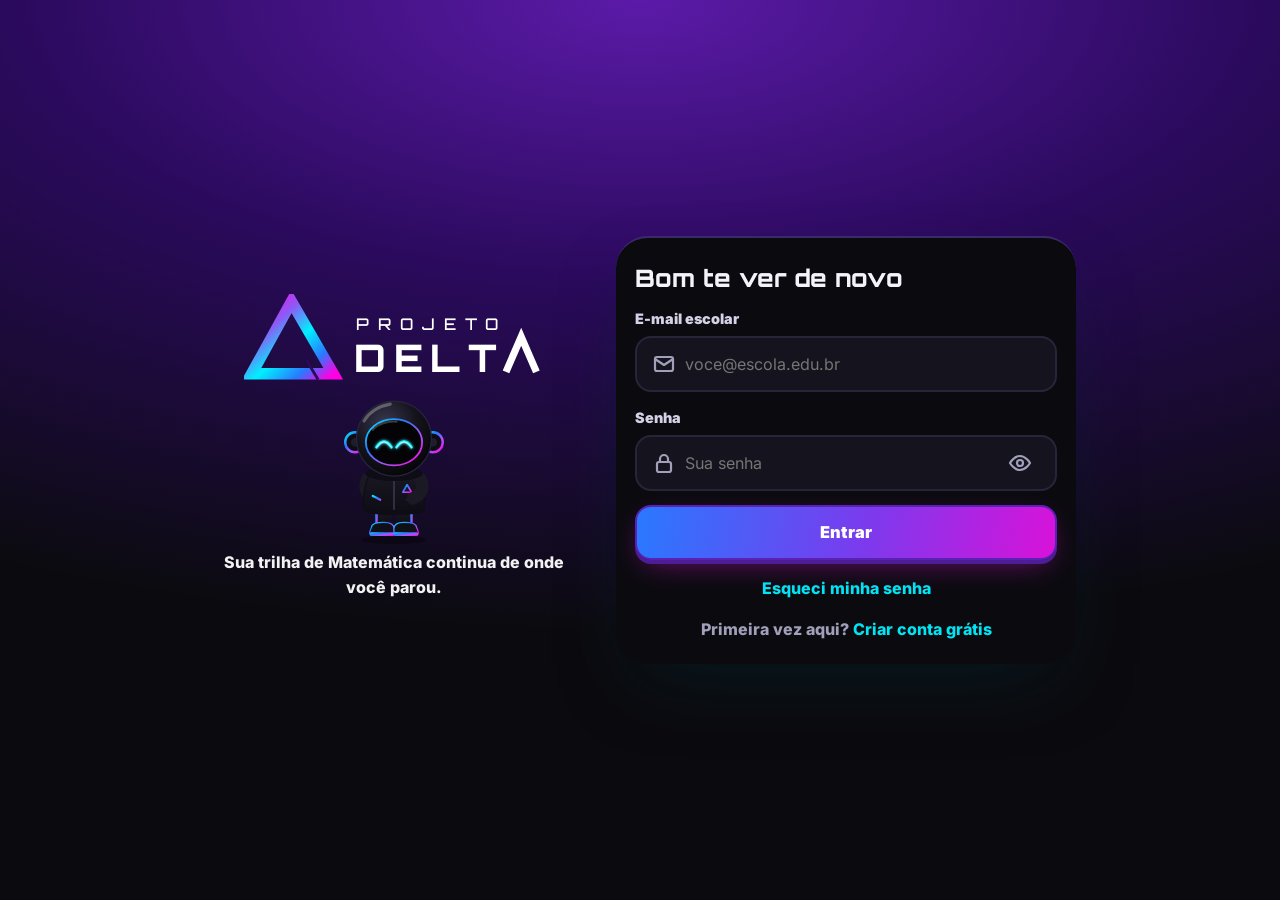
==== commit 195c4920: "Nova plataforma estilo Duolingo, identidade Delta e PWA - Plataforma reescrita em módulos: trilha co" ====
--- a/site/app/index.html
+++ b/site/app/index.html
@@ -3,26 +3,34 @@
 <head>
 <meta charset="UTF-8" />
 <meta name="viewport" content="width=device-width, initial-scale=1.0, viewport-fit=cover" />
-<meta name="theme-color" content="#07080d" />
+<meta name="theme-color" content="#0b0b0f" />
 <meta name="color-scheme" content="dark light" />
 <meta name="referrer" content="strict-origin-when-cross-origin" />
-<title>Projeto Delta — Plataforma de Matemática para o ENEM</title>
-<meta name="description" content="Plataforma gamificada e gratuita de Matemática para o 2º dia do ENEM: trilhas por eixo temático, questões oficiais do INEP, simulados e revisão espaçada." />
+<title>Projeto Delta · Matemática para o ENEM</title>
+<meta name="description" content="Aprenda a Matemática do ENEM jogando: trilhas por eixo, questões oficiais do INEP e questões da plataforma, revisão espaçada, simulados e um astronauta que torce por você." />
+<link rel="manifest" href="../manifest.webmanifest" />
 <link rel="icon" type="image/png" sizes="32x32" href="../brand/favicon-32.png" />
-<link rel="icon" type="image/png" sizes="512x512" href="../brand/icon-512.png" />
+<link rel="icon" type="image/png" sizes="512x512" href="../brand/app-512.png" />
 <link rel="apple-touch-icon" href="../brand/apple-touch-icon.png" />
-<link rel="preload" href="../fonts/barlow-latin-400-normal.woff2" as="font" type="font/woff2" crossorigin />
-<link rel="preload" href="../fonts/space-grotesk-latin-wght-normal.woff2" as="font" type="font/woff2" crossorigin />
+<meta name="apple-mobile-web-app-capable" content="yes" />
+<meta name="apple-mobile-web-app-title" content="Delta" />
+<link rel="preload" href="../fonts/inter-latin-wght-normal.woff2" as="font" type="font/woff2" crossorigin />
+<link rel="preload" href="../fonts/orbitron-latin-wght-normal.woff2" as="font" type="font/woff2" crossorigin />
 <link rel="modulepreload" href="app.js" />
+<link rel="modulepreload" href="core.js" />
+<link rel="modulepreload" href="learn.js" />
+<link rel="modulepreload" href="pages.js" />
+<link rel="modulepreload" href="auth.js" />
+<link rel="modulepreload" href="mascot.js" />
 <link rel="modulepreload" href="content.js" />
+<link rel="modulepreload" href="bank.js" />
 <link rel="stylesheet" href="app.css" />
 </head>
 <body>
   <div id="root">
-    <div class="loading" role="status" aria-label="Carregando"><div class="spinner"></div></div>
+    <div class="boot" role="status" aria-label="Carregando"><div class="spin"></div></div>
   </div>
-  <div id="toast" class="toast" role="status" aria-live="polite"></div>
-  <noscript><p style="padding:2rem;text-align:center">Ative o JavaScript para usar a plataforma Projeto Delta.</p></noscript>
+  <noscript><p style="padding:2rem;text-align:center">Ative o JavaScript para usar o Projeto Delta.</p></noscript>
   <script src="../vendor/supabase-2.117.2.js"></script>
   <script type="module" src="app.js"></script>
 </body>
--- a/site/app/app.css
+++ b/site/app/app.css
@@ -1,741 +1,582 @@
 /* ============================================================
-   PROJETO DELTA · APP — design system holográfico + liquid metal
-   Dark & light mode · responsivo (mobile-first, app-like)
+   PROJETO DELTA · PLATAFORMA — design system
+   Claro (creme) por padrão, escuro opcional. Mobile first.
    ============================================================ */
-
-@import url('../fonts/fonts.css');
+@import url('../fonts/fonts.css?v=3');
 
 :root{
-  --iris-1:#8b5cf6;   /* violeta neon */
-  --iris-2:#22d3ee;   /* ciano  */
-  --iris-3:#2bf5c8;   /* verde-água */
-  --iris-4:#e879f9;   /* magenta */
-  --iris-5:#ffd166;   /* âmbar  */
-  --holo:linear-gradient(115deg,#8b5cf6 0%,#22d3ee 30%,#2bf5c8 52%,#e879f9 78%,#8b5cf6 100%);
-  --ease:cubic-bezier(.22,.65,.35,1);
-  --radius:18px;
-  --disp:'Space Grotesk','Barlow',system-ui,sans-serif;
+  --bg:#0b0b0f; --bg-2:#111019; --card:#15141e; --card-2:#1c1a29;
+  --ink:#f4f3fb; --ink-2:#d4d2e6; --muted:#a19fba; --line:#272539; --line-2:#37344f;
+  --teal:#00e5f5; --teal-d:#0093a3; --teal-l:#0b2830;
+  --lime:#e879f9; --lime-d:#a21caf; --lime-ink:#ffffff;
+  --red:#ff4d6d; --red-d:#c9304f; --red-l:#3a1220;
+  --green:#22d37a; --green-d:#11935a; --green-l:#0e3322;
+  --gold:#ffc53d; --gold-d:#d99a00; --orange:#ff8a1f; --violet:#8b5cf6; --nebula:#4b0082; --quantum:#2979ff; --magenta:#ff00e5;
+  --iri:linear-gradient(110deg,#00f0ff,#2979ff 30%,#8b5cf6 55%,#ff00e5 80%,#00f0ff);
+  --cta:linear-gradient(100deg,#2979ff,#7c3aed 55%,#d912d9);
+  --r:22px; --r-s:14px;
+  --shadow:0 14px 34px -20px rgba(0,0,0,.8);
+  --ease:cubic-bezier(.22,.65,.35,1); --spring:cubic-bezier(.34,1.56,.64,1);
+  --display:'Orbitron','Inter',system-ui,sans-serif; --sans:'Inter','Segoe UI',system-ui,-apple-system,sans-serif;
+  --tabs-h:70px; color-scheme:dark;
 }
-
-/* ---- DARK (default) ---- */
-:root, [data-theme="dark"]{
-  --bg:#060310;
-  --bg-2:#0d0722;
-  --surface:rgba(30,16,62,.42);
-  --surface-2:rgba(139,92,246,.10);
-  --stroke:rgba(139,92,246,.28);
-  --stroke-strong:rgba(167,139,250,.55);
-  --text:#ece7fb;
-  --text-dim:rgba(236,231,251,.78);
-  --text-faint:rgba(236,231,251,.6);
-  --shadow:0 24px 60px -24px rgba(0,0,0,.8);
-  --metal:linear-gradient(180deg,rgba(196,181,253,.22),rgba(139,92,246,.05) 40%,rgba(255,255,255,0) 60%,rgba(139,92,246,.12));
-  --glow:0 0 0 1px rgba(139,92,246,.12), 0 0 40px -8px rgba(139,92,246,.5);
+[data-theme="light"]{
+  --bg:#f5f4fa; --bg-2:#ebe9f5; --card:#ffffff; --card-2:#f3f1fa;
+  --ink:#12111a; --ink-2:#34324a; --muted:#5f5c78; --line:#e2dfee; --line-2:#cfcbe0;
+  --teal:#0891b2; --teal-d:#0e7490; --teal-l:#e0f7fb;
+  --red-l:#ffe4ea; --green-l:#dcfce7;
+  --shadow:0 12px 30px -18px rgba(30,20,60,.3); color-scheme:light;
 }
-/* ---- LIGHT ---- */
-[data-theme="light"]{
-  --bg:#eef0f6;
-  --bg-2:#e4e7f0;
-  --surface:rgba(255,255,255,.7);
-  --surface-2:rgba(255,255,255,.9);
-  --stroke:rgba(13,14,25,.1);
-  --stroke-strong:rgba(13,14,25,.18);
-  --text:#12131c;
-  --text-dim:rgba(18,19,28,.78);
-  --text-faint:rgba(18,19,28,.62);
-  --shadow:0 24px 50px -26px rgba(30,30,60,.35);
-  --metal:linear-gradient(180deg,rgba(255,255,255,.9),rgba(255,255,255,.3) 45%,rgba(255,255,255,.1) 60%,rgba(255,255,255,.55));
-  --glow:0 0 0 1px rgba(255,255,255,.6), 0 10px 40px -12px rgba(123,92,255,.28);
+
+*{margin:0;padding:0;box-sizing:border-box}
+html{-webkit-text-size-adjust:100%;background:var(--bg)}
+body{font-family:var(--sans);font-size:16px;line-height:1.55;color:var(--ink);background:var(--bg) radial-gradient(90% 60% at 80% -10%,rgba(75,0,130,.35),transparent 60%) no-repeat fixed;min-height:100dvh;-webkit-font-smoothing:antialiased;overflow-x:hidden}
+button{font:inherit;color:inherit;background:none;border:0;cursor:pointer;-webkit-tap-highlight-color:transparent;touch-action:manipulation}
+a{color:inherit;text-decoration:none}
+img,svg{display:block;max-width:100%}
+input,select,textarea{font:inherit;font-size:16px;color:var(--ink)}
+::selection{background:#7c3aed;color:#fff}
+:focus-visible{outline:3px solid var(--teal);outline-offset:3px;border-radius:12px}
+.muted{color:var(--muted)}
+.sr{position:absolute;width:1px;height:1px;overflow:hidden;clip:rect(0 0 0 0);white-space:nowrap}
+.coin{width:1em;height:1em;display:inline-block;vertical-align:-.12em}
+.ic{width:24px;height:24px;flex:0 0 auto;stroke:currentColor;fill:none;stroke-width:2.2;stroke-linecap:round;stroke-linejoin:round}
+
+/* ---------- boot ---------- */
+.boot{min-height:100dvh;display:grid;place-items:center}
+.boot .dm{width:120px}
+
+/* ---------- botões 3D (estilo Duolingo) ---------- */
+.btn{position:relative;display:inline-flex;align-items:center;justify-content:center;gap:.55rem;min-height:52px;padding:.8rem 1.4rem;border-radius:16px;font-weight:900;font-size:1.02rem;letter-spacing:.01em;
+  background:var(--card);color:var(--ink);box-shadow:0 4px 0 var(--line-2);border:2px solid var(--line-2);transition:transform .12s,box-shadow .12s,filter .2s,opacity .2s}
+.btn:active{transform:translateY(3px);box-shadow:0 1px 0 var(--line-2)}
+.btn[disabled]{opacity:.5;cursor:not-allowed;transform:none}
+.btn-block{width:100%}
+.btn-lime{background:var(--cta);color:#fff;border-color:#5b21b6;box-shadow:0 4px 0 #4c1d95,0 10px 30px -10px rgba(217,18,217,.6)}
+.btn-lime:active{box-shadow:0 1px 0 #4c1d95}
+.btn-teal{background:var(--teal);color:#04121a;border-color:var(--teal-d);box-shadow:0 4px 0 var(--teal-d)}
+.btn-teal:active{box-shadow:0 1px 0 var(--teal-d)}
+.btn-green{background:var(--green);color:#fff;border-color:var(--green-d);box-shadow:0 4px 0 var(--green-d)}
+.btn-red{background:var(--red);color:#fff;border-color:var(--red-d);box-shadow:0 4px 0 var(--red-d)}
+.btn-ghost{background:transparent;box-shadow:none;border-color:transparent;color:var(--teal)}
+
+.btn-sm{min-height:40px;padding:.45rem .9rem;font-size:.92rem;border-radius:12px}
+.link{color:var(--teal);font-weight:800}
+
+
+/* ---------- cartões / chips ---------- */
+.card{background:var(--card);border:2px solid var(--line);border-radius:var(--r);box-shadow:var(--shadow)}
+.pad{padding:1rem}
+.chip{display:inline-flex;align-items:center;gap:.35rem;height:38px;padding:0 .75rem;border-radius:999px;font-weight:900;font-size:.95rem;background:var(--card);border:2px solid var(--line);white-space:nowrap;font-variant-numeric:tabular-nums}
+.chip .ic{width:18px;height:18px}
+.chip.fire{color:var(--orange)}
+.chip.coins{background:#050508;color:#00f0ff;border-color:#2b2745}
+.chip.lvl{background:var(--cta);color:#fff;border-color:#5b21b6;font-family:var(--display);font-size:.8rem;letter-spacing:.04em}
+.tag{display:inline-flex;align-items:center;gap:.35rem;padding:.3rem .65rem;border-radius:10px;font-size:.82rem;font-weight:800;background:var(--card-2);border:1.5px solid var(--line);color:var(--ink-2)}
+.tag .ic{width:15px;height:15px}
+.tag.oficial{background:#2e2506;border-color:#7a6212;color:#ffe08a}
+.tag.plat{background:var(--teal-l);border-color:#135c68;color:#8ef3fb}
+[data-theme="light"] .tag.oficial{background:#fff7d6;border-color:#f0d57a;color:#6b4e00}
+[data-theme="light"] .tag.plat{color:#07606b;border-color:#9fe3ec}
+
+/* ---------- estrutura ---------- */
+.shell{min-height:100dvh;padding-bottom:calc(var(--tabs-h) + env(safe-area-inset-bottom))}
+.top{position:sticky;top:0;z-index:40;background:color-mix(in srgb,var(--bg) 90%,transparent);backdrop-filter:blur(10px);-webkit-backdrop-filter:blur(10px);padding:calc(.6rem + env(safe-area-inset-top)) 1rem .6rem;border-bottom:2px solid var(--line)}
+.top-row{display:flex;align-items:center;gap:.45rem;max-width:760px;margin:0 auto}
+.top .me{width:44px;height:44px;border-radius:14px;overflow:hidden;flex:0 0 auto;border:2px solid var(--line);background:var(--card)}
+.top .me .dm-avatar{width:100%;height:100%}
+.top .stats{display:flex;gap:.35rem;margin-left:auto;align-items:center}
+.xpbar{max-width:760px;margin:.5rem auto 0;height:14px;border-radius:999px;background:var(--line);overflow:hidden;position:relative}
+.xpbar i{position:absolute;inset:0 auto 0 0;background:var(--iri);background-size:200% 100%;border-radius:999px;transition:width .8s var(--ease)}
+.xpbar span{position:absolute;inset:0;display:grid;place-items:center;font-size:.72rem;font-weight:900;color:var(--ink)}
+.main{max-width:760px;margin:0 auto;padding:1rem 1rem 2rem}
+.tabs{position:fixed;left:0;right:0;bottom:0;z-index:50;display:flex;justify-content:space-around;background:var(--card);border-top:2px solid var(--line);padding:.35rem .25rem calc(.35rem + env(safe-area-inset-bottom));height:calc(var(--tabs-h) + env(safe-area-inset-bottom))}
+.tabs a{flex:1;display:flex;flex-direction:column;align-items:center;justify-content:center;gap:2px;border-radius:14px;font-size:.78rem;font-weight:800;color:var(--muted);transition:color .2s,background .2s}
+.tabs a .ic{width:26px;height:26px}
+.tabs a.on{color:var(--teal);background:var(--teal-l)}
+.side,.rail{display:none}
+@media(min-width:1024px){
+  .shell{padding-bottom:0;display:grid;grid-template-columns:240px minmax(0,1fr) 320px}
+  .tabs{display:none}
+  .side{display:flex;flex-direction:column;gap:.3rem;position:sticky;top:0;height:100dvh;padding:1.2rem .8rem;border-right:2px solid var(--line);overflow:auto}
+  .side .brand{display:block;padding:.2rem .6rem 1rem;color:var(--ink)}
+  .side .brand svg{width:170px;height:auto}
+  .side a{display:flex;align-items:center;gap:.8rem;padding:.7rem .9rem;border-radius:14px;font-weight:900;color:var(--ink-2);border:2px solid transparent;transition:background .15s}
+  .side a:hover{background:var(--card-2)}
+  .side a.on{background:var(--teal-l);border-color:#135c68;color:var(--teal)}
+  .side .sep{height:2px;background:var(--line);margin:.5rem .4rem}
+  .center{min-width:0}
+  .rail{display:flex;flex-direction:column;gap:1rem;position:sticky;top:0;height:100dvh;overflow:auto;padding:1.2rem 1.1rem 2rem;border-left:2px solid var(--line)}
 }
-
-*{margin:0;padding:0;box-sizing:border-box}
-html{-webkit-text-size-adjust:100%}
-body{
-  font-family:'Barlow',system-ui,sans-serif;font-weight:400;
-  background:var(--bg);color:var(--text);
-  min-height:100vh;min-height:100svh;overflow-x:hidden;
-  -webkit-font-smoothing:antialiased;
-  transition:background .5s var(--ease),color .4s var(--ease);
-}
-/* animated iridescent ambience */
-body::before{
-  content:"";position:fixed;inset:-20%;z-index:-2;pointer-events:none;
-  background:
-    radial-gradient(45% 40% at 20% 8%,rgba(139,92,246,.16),transparent 70%),
-    radial-gradient(40% 40% at 85% 15%,rgba(34,211,238,.08),transparent 70%),
-    radial-gradient(55% 50% at 75% 95%,rgba(139,92,246,.13),transparent 70%),
-    radial-gradient(40% 40% at 10% 90%,rgba(232,121,249,.07),transparent 70%);
-  filter:blur(30px);
-  animation:drift 26s ease-in-out infinite alternate;
-}
-[data-theme="light"] body::before{opacity:.6}
-/* starfield */
-body::after{
-  content:"";position:fixed;inset:0;z-index:-1;pointer-events:none;opacity:.8;
-  background-image:
-    radial-gradient(1.4px 1.4px at 12% 22%,rgba(255,255,255,.55),transparent 55%),
-    radial-gradient(1px 1px at 34% 68%,rgba(196,181,253,.5),transparent 55%),
-    radial-gradient(1.6px 1.6px at 58% 14%,rgba(255,255,255,.4),transparent 55%),
-    radial-gradient(1px 1px at 73% 45%,rgba(165,243,252,.45),transparent 55%),
-    radial-gradient(1.3px 1.3px at 88% 78%,rgba(255,255,255,.5),transparent 55%),
-    radial-gradient(1px 1px at 22% 88%,rgba(196,181,253,.4),transparent 55%),
-    radial-gradient(1.2px 1.2px at 45% 38%,rgba(255,255,255,.32),transparent 55%),
-    radial-gradient(1px 1px at 66% 92%,rgba(165,243,252,.35),transparent 55%),
-    radial-gradient(1.5px 1.5px at 94% 8%,rgba(255,255,255,.42),transparent 55%),
-    radial-gradient(1px 1px at 5% 55%,rgba(255,255,255,.3),transparent 55%);
-  background-size:900px 700px;
-}
-@keyframes drift{0%{transform:translate(0,0) scale(1)}50%{transform:translate(3%,-2%) scale(1.05)}100%{transform:translate(-2%,3%) scale(1.02)}}
-
-.serif{font-family:'Instrument Serif',serif;font-style:normal;font-weight:400;letter-spacing:-.01em}
-.serif em,.serif i{font-style:italic}
-a{color:inherit;text-decoration:none}
-button{font-family:inherit;cursor:pointer;border:none;background:none;color:inherit}
-::selection{background:var(--iris-1);color:#fff}
-img{max-width:100%;display:block}
-input{font-family:inherit}
-
-/* ---- glass surfaces ---- */
-.glass{
-  background:var(--surface);
-  backdrop-filter:blur(18px) saturate(1.4);
-  -webkit-backdrop-filter:blur(18px) saturate(1.4);
-  border:1px solid var(--stroke);
-  border-radius:var(--radius);
-  box-shadow:var(--shadow);
-  position:relative;
-}
-.glass::before{
-  content:"";position:absolute;inset:0;border-radius:inherit;padding:1px;
-  background:var(--metal);
-  -webkit-mask:linear-gradient(#fff 0 0) content-box,linear-gradient(#fff 0 0);
-  -webkit-mask-composite:xor;mask-composite:exclude;pointer-events:none;
-}
-
-/* iridescent holo border on hover */
-.holo-border{position:relative}
-.holo-border::after{
-  content:"";position:absolute;inset:0;border-radius:inherit;padding:1.4px;
-  background:var(--holo);background-size:300% 300%;
-  -webkit-mask:linear-gradient(#fff 0 0) content-box,linear-gradient(#fff 0 0);
-  -webkit-mask-composite:xor;mask-composite:exclude;pointer-events:none;
-  opacity:0;transition:opacity .4s;animation:holoshift 6s linear infinite;
-}
-.holo-border:hover::after{opacity:1}
-@keyframes holoshift{0%{background-position:0% 50%}100%{background-position:300% 50%}}
-
-.holo-text{
-  background:var(--holo);background-size:200% auto;
-  -webkit-background-clip:text;background-clip:text;color:transparent;
-  animation:holoshift 8s linear infinite;
-}
-
-/* ---- buttons ---- */
-.btn{
-  display:inline-flex;align-items:center;justify-content:center;gap:.5rem;
-  padding:.85rem 1.5rem;border-radius:9999px;font-weight:600;font-size:.95rem;
-  transition:transform .22s var(--ease),box-shadow .3s,filter .3s;position:relative;overflow:hidden;
-  width:100%;
-}
-.btn-primary{color:#fff;background:linear-gradient(120deg,var(--iris-1),var(--iris-2));box-shadow:0 10px 30px -10px rgba(123,92,255,.7)}
-.btn-primary:hover{transform:translateY(-2px);box-shadow:0 16px 40px -12px rgba(57,208,255,.7);filter:brightness(1.08)}
-.btn-primary:active{transform:translateY(0) scale(.98)}
-.btn-primary::after{content:"";position:absolute;top:0;left:-60%;width:40%;height:100%;background:linear-gradient(90deg,transparent,rgba(255,255,255,.55),transparent);transform:skewX(-20deg);animation:sheen 4.5s ease-in-out infinite}
-@keyframes sheen{0%,60%{left:-60%}80%,100%{left:130%}}
-.btn-ghost{background:var(--surface-2);border:1px solid var(--stroke);color:var(--text)}
-.btn-ghost:hover{border-color:var(--stroke-strong);transform:translateY(-1px)}
-.btn:disabled{opacity:.5;cursor:not-allowed;transform:none!important}
-.btn.auto{width:auto}
-
-/* ============================================================ AUTH ============================================================ */
-.auth-wrap{min-height:100svh;display:grid;place-items:center;padding:1.25rem}
-.auth-card{width:100%;max-width:420px;padding:2.2rem 1.9rem;border-radius:28px}
-.auth-logo{display:flex;align-items:center;gap:.6rem;justify-content:center;margin-bottom:.4rem}
-.auth-logo .tri{font-size:2rem;line-height:1}
-.auth-logo .nm{font-size:1.1rem;letter-spacing:.02em}
-.auth-card h1{font-size:2rem;line-height:1.05;text-align:center;margin:.9rem 0 .3rem}
-.auth-card .lead{text-align:center;color:var(--text-dim);font-size:.92rem;margin-bottom:1.6rem;line-height:1.4}
-.field{margin-bottom:1rem;position:relative}
-.field label{display:block;font-size:.82rem;letter-spacing:.04em;color:var(--text-dim);margin-bottom:.4rem;text-transform:uppercase;font-weight:500}
-.field input{
-  width:100%;padding:.85rem 1rem;border-radius:14px;font-size:1rem;
-  background:var(--surface-2);border:1px solid var(--stroke);color:var(--text);
-  transition:border-color .25s,box-shadow .25s;
-}
-.field input:focus{outline:none;border-color:var(--iris-2);box-shadow:0 0 0 3px rgba(57,208,255,.18)}
-.field .hint{font-size:.82rem;color:var(--text-faint);margin-top:.35rem}
-.auth-alt{text-align:center;margin-top:1.4rem;font-size:.9rem;color:var(--text-dim)}
-.auth-alt a{color:var(--iris-2);font-weight:600}
-.auth-alt a:hover{text-decoration:underline}
-.auth-msg{border-radius:12px;padding:.8rem 1rem;font-size:.88rem;margin-bottom:1rem;line-height:1.4;display:none}
-.auth-msg.show{display:block}
-.auth-msg.err{background:rgba(255,92,120,.14);border:1px solid rgba(255,92,120,.4);color:#ff9db0}
-.auth-msg.ok{background:rgba(43,245,200,.12);border:1px solid rgba(43,245,200,.4);color:#7ff0d5}
-[data-theme="light"] .auth-msg.err{color:#c0304a}
-[data-theme="light"] .auth-msg.ok{color:#0c8f74}
-.auth-link{background:none;color:var(--text-dim);font-size:.86rem;text-align:center;display:block;width:100%;margin-top:.9rem}
-.auth-link:hover{color:var(--iris-2)}
-.email-icon{font-size:2.6rem;text-align:center;display:block;margin-bottom:.4rem}
-
-/* ============================================================ APP SHELL ============================================================ */
-.app-shell{display:flex;flex-direction:column;min-height:100svh;padding-bottom:76px}
-.topbar{
-  position:sticky;top:0;z-index:40;display:flex;align-items:center;justify-content:space-between;
-  gap:.6rem;padding:.7rem 1rem;margin:.6rem .6rem 0;border-radius:18px;
-}
-.topbar .brand{display:flex;align-items:center;gap:.5rem;font-size:1rem}
-.topbar .brand .tri{font-size:1.3rem}
-.topbar .stats{display:flex;align-items:center;gap:.55rem;margin-left:auto}
-.chip{display:inline-flex;align-items:center;gap:.35rem;padding:.4rem .7rem;border-radius:9999px;font-size:.85rem;font-weight:600;background:var(--surface-2);border:1px solid var(--stroke)}
-.chip .ic{font-size:.95rem}
-.chip.xp{color:var(--iris-2)}
-.chip.streak{color:var(--iris-5)}
-.icon-btn{width:38px;height:38px;border-radius:12px;display:grid;place-items:center;background:var(--surface-2);border:1px solid var(--stroke);font-size:1.1rem;transition:transform .2s,border-color .2s}
-.icon-btn:hover{transform:translateY(-1px);border-color:var(--stroke-strong)}
-
-.view{flex:1;width:100%;max-width:940px;margin:0 auto;padding:1.1rem 1rem 2rem;animation:viewin .5s var(--ease)}
-@keyframes viewin{from{opacity:0;transform:translateY(14px)}to{opacity:1;transform:none}}
-
-/* ---- bottom nav (mobile) / side rail (desktop) ---- */
-.tabbar{
-  position:fixed;bottom:12px;left:50%;transform:translateX(-50%);z-index:50;
-  display:flex;gap:.2rem;padding:.4rem;border-radius:9999px;width:min(440px,calc(100% - 24px));
-}
-.tabbar a{flex:1;display:flex;flex-direction:column;align-items:center;gap:.15rem;padding:.5rem 0;border-radius:9999px;font-size:.75rem;color:var(--text-faint);font-weight:500;transition:color .25s,background .25s}
-.tabbar a .ic{font-size:1.25rem;line-height:1}
-.tabbar a.active{color:var(--text);background:var(--surface-2)}
-.tabbar a.active .ic{filter:drop-shadow(0 0 8px rgba(123,92,255,.8))}
-
-/* ============================================================ HOME / TRILHAS ============================================================ */
-.hello{margin-bottom:1.3rem}
-.hello .k{font-size:.8rem;letter-spacing:.14em;text-transform:uppercase;color:var(--text-faint);font-weight:500}
-.hello h1{font-size:clamp(1.9rem,6vw,2.6rem);line-height:1.02;margin-top:.3rem}
-
-.section-title{display:flex;align-items:baseline;justify-content:space-between;margin:1.8rem 0 .9rem}
-.section-title h2{font-size:1.3rem;letter-spacing:-.3px}
-.section-title .s{font-size:.82rem;color:var(--text-faint)}
-
-/* recomendação "para você hoje" */
-.today{padding:1.3rem 1.3rem;border-radius:24px;margin-bottom:.4rem;position:relative;overflow:hidden}
-.today .glowring{position:absolute;right:-40px;top:-40px;width:160px;height:160px;border-radius:50%;background:var(--holo);filter:blur(30px);opacity:.5}
-.today h3{font-size:1.05rem;margin-bottom:.2rem;position:relative}
-.today p{color:var(--text-dim);font-size:.9rem;position:relative;max-width:46ch;line-height:1.4}
-.rec-list{display:flex;flex-direction:column;gap:.6rem;margin-top:1rem;position:relative}
-.rec{display:flex;align-items:center;gap:.8rem;padding:.75rem .8rem;border-radius:16px;background:var(--surface-2);border:1px solid var(--stroke);transition:transform .2s,border-color .2s}
-.rec:hover{transform:translateX(3px)}
-.rec .badge{width:42px;height:42px;border-radius:12px;display:grid;place-items:center;font-size:1.2rem;flex-shrink:0;color:#fff}
-.rec .t{font-weight:600;font-size:.94rem}
-.rec .d{font-size:.82rem;color:var(--text-dim)}
-.rec .go{margin-left:auto;font-size:1.1rem;color:var(--text-faint)}
-
-/* grade de matérias */
-.subj-grid{display:grid;grid-template-columns:repeat(2,1fr);gap:.8rem}
-@media(min-width:680px){.subj-grid{grid-template-columns:repeat(4,1fr)}}
-.subj-card{padding:1.1rem 1rem 1.2rem;border-radius:22px;position:relative;overflow:hidden;transition:transform .25s var(--ease);cursor:pointer}
-.subj-card:hover{transform:translateY(-4px)}
-.subj-card .sym{font-size:1.9rem;line-height:1;margin-bottom:.7rem;display:inline-block}
-.subj-card h3{font-size:1.05rem;letter-spacing:-.2px}
-.subj-card .meta{font-size:.82rem;color:var(--text-dim);margin-top:.15rem}
-.subj-card .prog{height:6px;border-radius:9999px;background:var(--surface-2);margin-top:.9rem;overflow:hidden}
-.subj-card .prog i{display:block;height:100%;border-radius:inherit;transition:width .8s var(--ease)}
-.subj-card .aura{position:absolute;inset:0;opacity:.16;pointer-events:none}
-
-/* ============================================================ TRILHA (mapa Duolingo) ============================================================ */
-.trail-head{display:flex;align-items:center;gap:.9rem;margin-bottom:.4rem}
-.trail-head .back{font-size:1.4rem;color:var(--text-dim)}
-.trail-head .sym{font-size:1.7rem}
-.trail-head h1{font-size:1.6rem}
-.trail-sub{color:var(--text-dim);font-size:.9rem;margin-bottom:1.6rem}
-.unit{margin-bottom:2.2rem}
-.unit-tag{display:inline-flex;align-items:center;gap:.5rem;padding:.5rem 1rem;border-radius:9999px;font-size:.8rem;font-weight:600;color:#fff;margin-bottom:1.4rem;letter-spacing:.02em}
-.trail{position:relative;display:flex;flex-direction:column;align-items:center;gap:0}
-.node{position:relative;display:flex;flex-direction:column;align-items:center;margin:.2rem 0}
-.node .btn-node{
-  width:76px;height:76px;border-radius:50%;display:grid;place-items:center;font-size:1.7rem;
-  position:relative;transition:transform .2s;color:#fff;font-weight:700;
-  box-shadow:0 8px 0 rgba(0,0,0,.25), inset 0 3px 6px rgba(255,255,255,.35);
-}
-.node .btn-node:hover{transform:translateY(-2px)}
-.node .btn-node:active{transform:translateY(3px);box-shadow:0 4px 0 rgba(0,0,0,.25), inset 0 3px 6px rgba(255,255,255,.35)}
-.node.locked .btn-node{background:var(--surface-2)!important;color:var(--text-faint);box-shadow:0 6px 0 rgba(0,0,0,.18);cursor:not-allowed}
-.node.done .btn-node::after{content:"";position:absolute;inset:-6px;border-radius:50%;border:3px solid var(--iris-5);opacity:.9}
-.node .stars{display:flex;gap:2px;margin-top:.35rem;height:14px}
-.node .stars .st{font-size:.8rem;color:var(--iris-5);opacity:.25}
-.node .stars .st.on{opacity:1;filter:drop-shadow(0 0 4px rgba(255,209,102,.9))}
-.node .lbl{font-size:.8rem;color:var(--text-dim);margin-top:.2rem;font-weight:500;max-width:16ch;text-align:center}
-.node:nth-child(even){transform:translateX(52px)}
-.node:nth-child(3n){transform:translateX(-52px)}
-.trail .connector{width:4px;height:26px;background:repeating-linear-gradient(var(--text-faint) 0 6px,transparent 6px 12px);opacity:.5}
-
-/* ============================================================ LIÇÃO / QUIZ ============================================================ */
-.lesson{max-width:640px;margin:0 auto}
-.lesson-top{display:flex;align-items:center;gap:.8rem;margin-bottom:1.3rem}
-.lesson-top .x{font-size:1.5rem;color:var(--text-dim)}
-.progressbar{flex:1;height:14px;border-radius:9999px;background:var(--surface-2);overflow:hidden;border:1px solid var(--stroke)}
-.progressbar i{display:block;height:100%;border-radius:inherit;background:linear-gradient(90deg,var(--iris-1),var(--iris-2));transition:width .4s var(--ease)}
-.lesson-top .hearts{font-size:1rem;letter-spacing:1px}
-.q-block{animation:viewin .4s var(--ease)}
-.q-block .qk{font-size:.82rem;letter-spacing:.12em;text-transform:uppercase;color:var(--text-faint);font-weight:600}
-.q-block .q{font-size:1.35rem;line-height:1.25;margin:.5rem 0 1.4rem;font-weight:500}
-.options{display:flex;flex-direction:column;gap:.7rem}
-.opt{
-  text-align:left;padding:1rem 1.1rem;border-radius:16px;font-size:1rem;
-  background:var(--surface-2);border:1.5px solid var(--stroke);transition:transform .15s,border-color .2s,background .2s;
-  display:flex;align-items:center;gap:.8rem;
-}
-.opt:hover:not(:disabled){border-color:var(--stroke-strong);transform:translateX(2px)}
-.opt .key{width:26px;height:26px;border-radius:8px;display:grid;place-items:center;font-size:.8rem;font-weight:700;background:var(--surface);border:1px solid var(--stroke);flex-shrink:0}
-.opt.correct{border-color:var(--iris-3);background:rgba(43,245,200,.14)}
-.opt.correct .key{background:var(--iris-3);color:#03251c}
-.opt.wrong{border-color:#ff5c78;background:rgba(255,92,120,.14)}
-.opt.wrong .key{background:#ff5c78;color:#fff}
-.opt:disabled{cursor:default}
-.feedback{margin-top:1.2rem;border-radius:16px;padding:1rem 1.1rem;display:none}
-.feedback.show{display:block;animation:viewin .3s var(--ease)}
-.feedback.correct{background:rgba(43,245,200,.12);border:1px solid rgba(43,245,200,.4)}
-.feedback.wrong{background:rgba(255,92,120,.1);border:1px solid rgba(255,92,120,.35)}
-.feedback .h{font-weight:700;margin-bottom:.25rem;display:flex;align-items:center;gap:.4rem}
-.feedback.correct .h{color:#2bf5c8}
-.feedback.wrong .h{color:#ff8098}
-[data-theme="light"] .feedback.correct .h{color:#0c8f74}
-[data-theme="light"] .feedback.wrong .h{color:#c0304a}
-.feedback p{font-size:.92rem;color:var(--text-dim);line-height:1.45}
-.lesson-foot{margin-top:1.5rem}
-
-/* conclusão da lição */
-.done-screen{text-align:center;max-width:460px;margin:2rem auto 0;animation:viewin .5s var(--ease)}
-.done-screen .trophy{font-size:4.5rem;animation:pop .6s var(--ease)}
-@keyframes pop{0%{transform:scale(0) rotate(-20deg)}60%{transform:scale(1.2) rotate(8deg)}100%{transform:scale(1) rotate(0)}}
-.done-screen h1{font-size:2.2rem;margin:.6rem 0}
-.done-stats{display:flex;gap:.8rem;margin:1.6rem 0;justify-content:center}
-.done-stats .box{flex:1;max-width:130px;padding:1rem;border-radius:18px}
-.done-stats .box .v{font-size:1.7rem;font-weight:700}
-.done-stats .box .l{font-size:.82rem;color:var(--text-dim);text-transform:uppercase;letter-spacing:.08em}
-.stars-big{display:flex;justify-content:center;gap:.5rem;margin:1rem 0}
-.stars-big .st{font-size:2.6rem;color:var(--iris-5);opacity:.22;transition:opacity .4s,transform .4s}
-.stars-big .st.on{opacity:1;transform:scale(1.1);filter:drop-shadow(0 0 10px rgba(255,209,102,.9))}
-
-/* XP flyout */
-.xp-fly{position:fixed;left:50%;top:40%;transform:translateX(-50%);z-index:80;font-size:2rem;font-weight:800;color:var(--iris-2);pointer-events:none;text-shadow:0 0 20px rgba(57,208,255,.8);animation:xpfly 1.1s var(--ease) forwards}
-@keyframes xpfly{0%{opacity:0;transform:translate(-50%,10px) scale(.6)}25%{opacity:1;transform:translate(-50%,-6px) scale(1.1)}100%{opacity:0;transform:translate(-50%,-60px) scale(1)}}
-
-/* confetti canvas */
-#confetti{position:fixed;inset:0;z-index:70;pointer-events:none}
-
-/* ============================================================ TÉCNICAS ============================================================ */
-.tech-list{display:flex;flex-direction:column;gap:.9rem}
-.tech{padding:1.2rem 1.3rem;border-radius:20px}
-.tech h3{font-size:1.1rem;display:flex;align-items:center;gap:.55rem}
-.tech h3 .e{font-size:1.3rem}
-.tech p{color:var(--text-dim);font-size:.92rem;line-height:1.5;margin-top:.4rem}
-.tech .how{margin-top:.7rem;font-size:.86rem;color:var(--text-dim);padding-left:1rem;border-left:2px solid var(--iris-1)}
-
-/* pomodoro */
-.pomo{text-align:center;padding:1.6rem}
-.pomo .clock{font-family:var(--disp);font-variant-numeric:tabular-nums;font-weight:600;font-size:4.5rem;line-height:1;margin:.4rem 0}
-.pomo .ctrls{display:flex;gap:.6rem;justify-content:center;margin-top:1rem}
-.pomo .ctrls .btn{width:auto;padding:.7rem 1.4rem}
-.pomo .mode{font-size:.82rem;color:var(--text-dim);text-transform:uppercase;letter-spacing:.12em}
-
-/* ============================================================ PERFIL ============================================================ */
-.profile-head{display:flex;align-items:center;gap:1rem;margin-bottom:1.6rem}
-.avatar{width:72px;height:72px;border-radius:22px;display:grid;place-items:center;font-size:2rem;font-weight:700;color:#fff;background:var(--holo);background-size:200% 200%;animation:holoshift 8s linear infinite}
-.profile-head h1{font-size:1.5rem}
-.profile-head .em{color:var(--text-dim);font-size:.9rem}
-.stat-grid{display:grid;grid-template-columns:repeat(3,1fr);gap:.7rem;margin-bottom:1.6rem}
-.stat-grid .box{padding:1.1rem .8rem;border-radius:18px;text-align:center}
-.stat-grid .box .v{font-size:1.7rem;font-weight:700}
-.stat-grid .box .l{font-size:.82rem;color:var(--text-dim);text-transform:uppercase;letter-spacing:.06em;margin-top:.2rem}
-.form-card{padding:1.4rem;border-radius:20px;margin-bottom:1.2rem}
-.form-card h2{font-size:1.15rem;margin-bottom:1rem}
-
-/* achievements */
-.achv-grid{display:grid;grid-template-columns:repeat(auto-fill,minmax(90px,1fr));gap:.7rem}
-.achv{text-align:center;padding:1rem .5rem;border-radius:16px;background:var(--surface-2);border:1px solid var(--stroke);opacity:.4;filter:grayscale(1)}
-.achv.on{opacity:1;filter:none;border-color:var(--iris-1)}
-.achv .e{font-size:1.8rem}
-.achv .n{font-size:.82rem;margin-top:.3rem;color:var(--text-dim)}
-
-/* ============================================================ ADMIN ============================================================ */
-.dom-row{display:flex;align-items:center;gap:.7rem;padding:.8rem 1rem;border-radius:14px;background:var(--surface-2);border:1px solid var(--stroke);margin-bottom:.6rem}
-.dom-row .d{font-weight:600}
-.dom-row .rm{margin-left:auto;color:#ff8098;font-size:1.1rem;padding:.2rem .5rem;border-radius:8px}
-.dom-row .rm:hover{background:rgba(255,92,120,.14)}
-.add-dom{display:flex;gap:.6rem;margin-top:1rem}
-.add-dom input{flex:1;padding:.75rem 1rem;border-radius:12px;background:var(--surface-2);border:1px solid var(--stroke);color:var(--text)}
-.add-dom input:focus{outline:none;border-color:var(--iris-2)}
-.add-dom .btn{width:auto;padding:.75rem 1.3rem}
-
-/* loading + toast */
-.loading{min-height:100svh;display:grid;place-items:center}
-.spinner{width:44px;height:44px;border-radius:50%;border:3px solid var(--stroke);border-top-color:var(--iris-2);animation:spin 1s linear infinite}
+.rail .card{padding:1rem}
+.rail h3{font-family:var(--display);font-size:1.15rem;font-weight:800;margin-bottom:.6rem}
+
+/* ---------- cabeçalhos ---------- */
+.ph{margin:.4rem 0 1.1rem}
+.ph h1{font-family:var(--display);font-weight:800;font-size:clamp(1.55rem,5.4vw,2.1rem);line-height:1.12;letter-spacing:.01em}
+.ph p{color:var(--muted);font-weight:700;margin-top:.3rem}
+.sec{font-family:var(--display);font-weight:700;font-size:1.1rem;letter-spacing:.02em;margin:1.7rem 0 .75rem}
+
+/* ---------- trilha ---------- */
+.eixos{display:flex;gap:.5rem;overflow-x:auto;scrollbar-width:none;margin:0 -1rem;padding:.1rem 1rem .6rem}
+.eixos::-webkit-scrollbar{display:none}
+.eixos button{flex:0 0 auto;display:flex;align-items:center;gap:.5rem;padding:.55rem .9rem;border-radius:14px;font-weight:900;background:var(--card);border:2px solid var(--line);box-shadow:0 3px 0 var(--line);transition:transform .12s}
+.eixos button .s{width:28px;height:28px;border-radius:9px;display:grid;place-items:center;color:#fff;font-weight:900;background:hsl(var(--h) 72% 48%)}
+.eixos button.on{border-color:hsl(var(--h) 70% 50%);background:hsl(var(--h) 90% 96%);color:hsl(var(--h) 70% 28%)}
+[data-theme="dark"] .eixos button.on{background:hsl(var(--h) 50% 18%);color:hsl(var(--h) 90% 85%)}
+.eixos button:active{transform:translateY(2px)}
+.unit-head{border-radius:var(--r);padding:1rem 1.1rem;color:#fff;background:linear-gradient(135deg,hsl(var(--h) 72% 46%),hsl(calc(var(--h) + 25) 75% 42%));box-shadow:0 5px 0 hsl(var(--h) 70% 32%);display:flex;align-items:center;gap:1rem;margin:1rem 0 .4rem}
+.unit-head .k{font-weight:900;font-size:.8rem;letter-spacing:.06em;text-transform:uppercase;opacity:.92}
+.unit-head h2{font-family:var(--display);font-weight:700;font-size:1.1rem;line-height:1.25;letter-spacing:.01em}
+.unit-head .guia{margin-left:auto;background:rgba(255,255,255,.18);border:2px solid rgba(255,255,255,.35);color:#fff;border-radius:14px;padding:.5rem .8rem;font-weight:900;display:flex;gap:.4rem;align-items:center;flex:0 0 auto}
+.unit-head .guia .ic{width:18px;height:18px}
+.path{position:relative;display:flex;flex-direction:column;align-items:center;padding:1rem 0 1.4rem}
+.path svg.links{position:absolute;inset:0;width:100%;height:100%;pointer-events:none;overflow:visible}
+.node{position:relative;z-index:1;display:flex;flex-direction:column;align-items:center;margin:.6rem 0;transform:translateX(var(--x,0));animation:nodeIn .5s var(--spring) both;animation-delay:var(--d,0s)}
+@keyframes nodeIn{from{opacity:0;transform:translateX(var(--x,0)) scale(.6)}}
+.node .nb{width:76px;height:70px;position:relative;transition:transform .12s}
+.node .nb::before{content:"";position:absolute;inset:0;border-radius:50%;transform:translateY(7px);background:var(--sh)}
+.node .nb span{position:absolute;inset:0;border-radius:50%;display:grid;place-items:center;background:var(--fc)}
+.node .nb .ic{width:34px;height:34px;color:#fff;stroke-width:3}
+.node .nb:active{transform:translateY(5px)}
+.node.done .nb{--fc:linear-gradient(140deg,#8b5cf6,#d946ef);--sh:#5b21b6}
+.node.done .nb .ic{color:#fff}
+.node.cur .nb{--fc:linear-gradient(140deg,#00f0ff,#2979ff);--sh:#1e40af;width:88px;height:82px}
+.node.cur .nb::after{content:"";position:absolute;inset:-12px;border-radius:50%;border:5px solid #00f0ff;opacity:.35;animation:ring 1.8s var(--ease) infinite}
+@keyframes ring{0%{transform:scale(.85);opacity:.5}100%{transform:scale(1.2);opacity:0}}
+.node.lock .nb{--fc:#2a2840;--sh:#15141f}
+.node.lock .nb .ic{color:#6f6c8c}
+.node.chest .nb{--fc:var(--gold);--sh:var(--gold-d)}
+.node.chest.lock .nb{--fc:#2a2840;--sh:#15141f}
+.node.chest .nb .ic{color:#7a5200}
+.node .lbl{margin-top:.9rem;font-weight:900;font-size:.9rem;color:var(--ink-2);text-align:center;max-width:160px;line-height:1.2}
+.node .stars{display:flex;gap:2px;margin-top:.25rem}
+.node .stars svg{width:15px;height:15px;fill:var(--line-2)}
+.node .stars svg.on{fill:var(--gold)}
+.start-bubble{position:absolute;top:-48px;left:50%;background:var(--card);color:var(--teal);font-weight:900;padding:.45rem .8rem;border-radius:12px;border:2px solid var(--line);white-space:nowrap;animation:bobx 1.6s ease-in-out infinite;font-size:.9rem;z-index:3}
+.start-bubble::after{content:"";position:absolute;bottom:-8px;left:50%;margin-left:-7px;border:7px solid transparent;border-top-color:var(--card);border-bottom:0}
+@keyframes bobx{0%,100%{transform:translate(-50%,0)}50%{transform:translate(-50%,-5px)}}
+.path-buddy{position:absolute;width:104px;z-index:2;pointer-events:none}
+.pop{position:absolute;z-index:6;left:50%;top:100%;transform:translate(-50%,14px);width:min(300px,82vw);border-radius:18px;padding:1rem;background:linear-gradient(140deg,#1d4ed8,#6d28d9);color:#fff;box-shadow:0 5px 0 #2e1065;animation:popIn .25s var(--spring) both;text-align:left}
+.pop::before{content:"";position:absolute;top:-9px;left:calc(50% - var(--ax,0px));margin-left:-9px;border:9px solid transparent;border-bottom-color:#2855e0;border-top:0}
+.pop h3{font-family:var(--display);font-size:1rem;font-weight:700;letter-spacing:.02em}
+.pop p{font-weight:700;opacity:.95;margin:.2rem 0 .8rem;font-size:.95rem}
+.pop .btn{background:#fff;color:#3b0764;border-color:#e9d5ff;box-shadow:0 4px 0 #c4b5fd;width:100%}
+.pop.lock{background:var(--card);color:var(--ink);box-shadow:0 5px 0 var(--line-2);border:2px solid var(--line)}
+.pop.lock::before{border-bottom-color:var(--card)}
+.pop.lock .btn{background:var(--card-2);color:var(--muted);box-shadow:0 4px 0 var(--line);border-color:var(--line)}
+@keyframes popIn{from{opacity:0;transform:translate(-50%,0) scale(.9)}}
+
+/* ---------- introdução da lição ---------- */
+.intro-hero{position:relative;margin:0 -1rem;padding:calc(1rem + env(safe-area-inset-top)) 1rem 2.2rem;background:radial-gradient(120% 90% at 50% 0%,#6d28d9,#3b0a7a 45%,#0f0b1f);border-bottom:2px solid #3b2a6b;color:#fff;border-radius:0 0 34px 34px;overflow:hidden;text-align:center}
+.intro-hero .bar{display:flex;align-items:center;justify-content:space-between;font-weight:900;position:relative;z-index:2}
+.intro-hero .x{width:44px;height:44px;border-radius:50%;display:grid;place-items:center;background:rgba(0,0,0,.2)}
+.intro-hero .x .ic{color:#fff}
+.intro-hero .dm{width:170px;margin:.4rem auto 0;position:relative;z-index:1}
+.intro-hero h1{position:relative;z-index:1;font-family:var(--display);font-weight:800;font-size:clamp(1.5rem,6.5vw,2.1rem);line-height:1.15;margin-top:.3rem;text-shadow:0 0 24px rgba(0,240,255,.35)}
+.intro-hero p{position:relative;z-index:1;font-weight:700;opacity:.95;max-width:34ch;margin:.5rem auto 0}
+.floaty{position:absolute;font-family:var(--sans);font-weight:800;color:rgba(0,240,255,.45);font-size:2rem;animation:floaty 6s ease-in-out infinite;z-index:0}
+@keyframes floaty{0%,100%{transform:translateY(0) rotate(-4deg)}50%{transform:translateY(-12px) rotate(4deg)}}
+.meta-chips{display:grid;grid-template-columns:repeat(2,1fr);gap:.6rem;margin:1.1rem 0}
+@media(min-width:560px){.meta-chips{grid-template-columns:repeat(4,1fr)}}
+.meta-chips div{background:var(--card);border:2px solid var(--line);border-radius:16px;padding:.7rem;display:flex;align-items:center;gap:.5rem;font-weight:900;font-size:.95rem}
+.meta-chips .ic{color:var(--teal)}
+.learn{padding:1rem 1.1rem}
+.learn h3{font-weight:900;font-size:1.05rem;display:flex;gap:.5rem;align-items:center;margin-bottom:.4rem}
+.learn li{list-style:none;display:flex;gap:.6rem;align-items:center;padding:.6rem .75rem;border-radius:12px;background:var(--card-2);font-weight:800;margin-top:.45rem;color:var(--ink-2)}
+.learn li .ic{color:var(--teal);width:22px;height:22px}
+.intro-foot{position:sticky;bottom:0;padding:1rem 0 calc(1rem + env(safe-area-inset-bottom));background:linear-gradient(transparent,var(--bg) 30%)}
+.intro-foot small{display:block;text-align:center;color:var(--muted);font-weight:700;margin-top:.6rem}
+
+/* ---------- questão ---------- */
+.play{max-width:720px;margin:0 auto;min-height:100dvh;display:flex;flex-direction:column;padding:calc(.8rem + env(safe-area-inset-top)) 1rem 0}
+.play-top{display:flex;align-items:center;gap:.75rem}
+.play-top .x{width:42px;height:42px;border-radius:50%;display:grid;place-items:center;background:var(--ink);flex:0 0 auto}
+.play-top .x .ic{color:var(--bg)}
+.pbar{flex:1;height:16px;border-radius:999px;background:var(--line);overflow:hidden}
+.pbar i{display:block;height:100%;width:0;background:var(--iri);background-size:200% 100%;border-radius:999px;transition:width .5s var(--ease);box-shadow:inset 0 -4px 0 rgba(0,0,0,.08),inset 0 4px 0 rgba(255,255,255,.3)}
+.play-top .cnt{font-weight:900;font-size:.95rem;color:var(--muted);min-width:2.6rem;text-align:right;font-variant-numeric:tabular-nums}
+.hearts{display:flex;gap:2px}
+.hearts svg{width:24px;height:24px;fill:var(--red);transition:transform .3s}
+.hearts svg.off{fill:var(--line-2)}
+.hearts svg.popx{animation:heartPop .6s}
+@keyframes heartPop{30%{transform:scale(1.5) rotate(-10deg)}60%{transform:scale(.8)}}
+.combo{font-weight:900;color:var(--orange);display:flex;align-items:center;gap:.35rem;min-height:1.6rem;margin-top:.5rem}
+.combo .ic{width:20px;height:20px}
+.combo.bump{animation:bump .5s var(--spring)}
+@keyframes bump{40%{transform:scale(1.2)}}
+.qwrap{flex:1;display:flex;flex-direction:column;padding:.4rem 0 1rem}
+.qmeta{display:flex;flex-wrap:wrap;gap:.45rem;align-items:center;margin-bottom:.7rem}
+.qcard{position:relative;padding:1.2rem 1.2rem 1.4rem;border-radius:var(--r);background:var(--card);border:2px solid var(--line);box-shadow:var(--shadow);animation:slideIn .45s var(--ease) both}
+@keyframes slideIn{from{opacity:0;transform:translateX(30px)}}
+.qtext{font-family:var(--sans);font-weight:600;font-size:clamp(1.1rem,3.4vw,1.28rem);line-height:1.6;color:var(--ink);padding-right:70px}
+.qtext p+p{margin-top:.6rem}
+.qtext img{max-width:100%;border-radius:12px;margin:.6rem 0;background:#fff}
+.qcard .buddy{position:absolute;right:-6px;bottom:-16px;width:86px}
+.opts{display:flex;flex-direction:column;gap:.6rem;margin-top:1rem}
+.opt{display:flex;align-items:center;gap:.9rem;width:100%;text-align:left;padding:.75rem 1rem;min-height:58px;border-radius:18px;background:var(--card);border:2px solid var(--line);box-shadow:0 4px 0 var(--line);font-weight:700;font-size:1.02rem;line-height:1.35;transition:transform .12s,box-shadow .12s,border-color .15s,background .15s,opacity .3s;animation:optIn .4s var(--ease) both;animation-delay:calc(var(--i) * 45ms + .1s)}
+@keyframes optIn{from{opacity:0;transform:translateY(10px)}}
+.opt .k{flex:0 0 auto;width:34px;height:34px;border-radius:50%;display:grid;place-items:center;font-weight:900;background:var(--card-2);border:2px solid var(--line);color:var(--ink-2)}
+.opt:active{transform:translateY(3px);box-shadow:0 1px 0 var(--line)}
+.opt.sel{border-color:var(--teal);background:var(--teal-l);box-shadow:0 4px 0 var(--teal-d)}
+.opt.sel .k{background:var(--teal);color:#04121a;border-color:var(--teal-d)}
+.opt.ok{border-color:var(--green);background:var(--green-l);box-shadow:0 4px 0 var(--green-d)}
+.opt.ok .k{background:var(--green);color:#fff;border-color:var(--green-d)}
+.opt.no{border-color:var(--red);background:var(--red-l);box-shadow:0 4px 0 var(--red-d);animation:shake .45s}
+.opt.no .k{background:var(--red);color:#fff;border-color:var(--red-d)}
+.opt.gone{opacity:.28;pointer-events:none;text-decoration:line-through}
+.opt[disabled]{cursor:default}
+@keyframes shake{20%,60%{transform:translateX(-7px)}40%,80%{transform:translateX(7px)}}
+.play-foot{position:sticky;bottom:0;display:flex;gap:.7rem;padding:.9rem 0 calc(.9rem + env(safe-area-inset-bottom));background:linear-gradient(transparent,var(--bg) 25%)}
+.play-foot .hint{flex:0 0 auto}
+.play-foot .go{flex:1}
+.fb{position:fixed;left:0;right:0;bottom:0;z-index:70;padding:1.1rem 1rem calc(1rem + env(safe-area-inset-bottom));border-top:3px solid;transform:translateY(105%);transition:transform .35s var(--ease)}
+.fb.show{transform:none}
+.fb .in{max-width:720px;margin:0 auto;display:grid;grid-template-columns:auto 1fr;gap:.2rem .9rem;align-items:start}
+.fb .face{grid-row:span 2;width:72px}
+.fb h3{font-family:var(--display);font-size:1.2rem;font-weight:800;letter-spacing:.02em}
+.fb p{font-weight:700;line-height:1.5}
+.fb .btn{grid-column:1/-1;margin-top:.8rem}
+.fb.ok{background:#0c2a1c;border-color:var(--green);color:#86efac}
+.fb.no{background:#2e0f19;border-color:var(--red);color:#fda4af}
+[data-theme="light"] .fb.ok{background:var(--green-l);color:var(--green-d)}
+[data-theme="light"] .fb.no{background:var(--red-l);color:var(--red-d)}
+.fb .expl{color:var(--ink-2)}
+
+/* ---------- fim de lição / modais ---------- */
+.done{max-width:560px;margin:0 auto;min-height:100dvh;display:flex;flex-direction:column;align-items:center;justify-content:center;text-align:center;padding:2rem 1rem calc(2rem + env(safe-area-inset-bottom))}
+.done .dm{width:190px}
+.done h1{font-family:var(--display);font-weight:800;font-size:1.9rem;color:var(--gold);margin-top:.4rem;line-height:1.05}
+.done .sub{font-weight:800;color:var(--muted);margin-top:.3rem}
+.done-stats{display:grid;grid-template-columns:repeat(3,1fr);gap:.6rem;width:100%;margin:1.4rem 0}
+.stat-tile{border-radius:18px;border:2px solid var(--c);overflow:hidden;background:var(--card);animation:tileIn .5s var(--spring) both;animation-delay:var(--d)}
+.stat-tile .h{background:var(--c);color:#fff;font-weight:900;font-size:.75rem;letter-spacing:.06em;text-transform:uppercase;padding:.3rem}
+.stat-tile .v{font-weight:900;font-size:1.45rem;padding:.55rem .3rem;display:flex;align-items:center;justify-content:center;gap:.3rem;color:var(--c);font-variant-numeric:tabular-nums}
+@keyframes tileIn{from{opacity:0;transform:translateY(20px) scale(.9)}}
+.goal-line{display:flex;align-items:center;gap:.9rem;width:100%;padding:.8rem 1rem;border-radius:18px;background:var(--card);border:2px solid var(--line);margin-bottom:1rem;text-align:left}
+.goal-ring{width:62px;height:62px;flex:0 0 auto;transform:rotate(-90deg)}
+.goal-ring circle{fill:none;stroke-width:9}
+.goal-ring .bg{stroke:var(--line)}
+.goal-ring .fg{stroke:#00f0ff;stroke-linecap:round;transition:stroke-dashoffset 1.2s var(--ease)}
+.goal-line b{display:block;font-weight:900}
+.goal-line small{color:var(--muted);font-weight:700}
+.modal{position:fixed;inset:0;z-index:120;display:grid;place-items:center;padding:1rem;background:rgba(10,14,26,.6);animation:fade .25s both}
+@keyframes fade{from{opacity:0}}
+.modal .box{width:min(420px,100%);max-height:90dvh;overflow:auto;background:var(--card);border-radius:28px;padding:1.4rem 1.2rem 1.2rem;text-align:center;box-shadow:0 30px 80px -30px rgba(0,0,0,.6);animation:popModal .45s var(--spring) both}
+@keyframes popModal{from{opacity:0;transform:scale(.85) translateY(20px)}}
+.modal h2{font-family:var(--display);font-weight:800;font-size:1.35rem;line-height:1.2}
+.modal p{font-weight:700;color:var(--ink-2);margin:.5rem 0 1rem}
+.modal .dm{width:130px;margin:0 auto}
+.modal .row2{display:flex;gap:.6rem}
+.modal .row2 .btn{flex:1}
+.medal{width:120px;height:120px;margin:0 auto .6rem;animation:medal 1s var(--spring) both}
+@keyframes medal{from{transform:scale(.2) rotate(-40deg);opacity:0}}
+.sheet{position:fixed;inset:0;z-index:110;display:flex;align-items:flex-end;justify-content:center;background:rgba(10,14,26,.5);animation:fade .2s both}
+.sheet .panel{width:min(560px,100%);max-height:88dvh;overflow:auto;background:var(--card);border-radius:28px 28px 0 0;padding:.6rem 1.1rem calc(1.2rem + env(safe-area-inset-bottom));animation:sheetUp .35s var(--ease) both}
+.sheet .grab{width:44px;height:5px;border-radius:9px;background:var(--line-2);margin:.2rem auto .8rem}
+@keyframes sheetUp{from{transform:translateY(100%)}}
+@media(min-width:720px){.sheet{align-items:center}.sheet .panel{border-radius:28px}}
+.sheet h2{font-family:var(--display);font-weight:800;font-size:1.2rem;margin-bottom:.7rem}
+.list-link{display:flex;align-items:center;gap:.8rem;padding:.8rem;border-radius:14px;font-weight:800;border:2px solid var(--line);margin-top:.5rem;background:var(--card);width:100%;text-align:left}
+.list-link .ic{color:var(--teal)}
+.list-link .go{margin-left:auto;color:var(--muted)}
+
+/* ---------- mascote ---------- */
+.dm{position:relative}
+.dm-svg{width:100%;height:auto;overflow:visible}
+.dm-live .dm-all{animation:dmBob 3.2s ease-in-out infinite;transform-box:view-box;transform-origin:100px 205px}
+.dm-live .dm-eyes{animation:dmBlink 5.5s infinite;transform-box:view-box;transform-origin:100px 104px}
+.dm-live .dm-spark{animation:twinkle 1s ease-in-out infinite alternate}
+.dm-live .dm-think{animation:dmFloat 2s ease-in-out infinite}
+.dm-live .dm-zzz text{animation:zz 2.4s ease-in-out infinite}
+.dm-live .dm-zzz text:nth-child(2){animation-delay:.4s}
+.dm-live .dm-zzz text:nth-child(3){animation-delay:.8s}
+.dm.jump .dm-all{animation:dmJump .7s var(--spring)}
+.dm.shake .dm-all{animation:dmShake .5s}
+.dm.popin .dm-all{animation:dmPop .5s var(--spring)}
+@keyframes dmBob{0%,100%{transform:translateY(0)}50%{transform:translateY(-6px)}}
+@keyframes dmBlink{0%,94%,100%{transform:scaleY(1)}97%{transform:scaleY(.1)}}
+@keyframes dmJump{0%{transform:translateY(0) scale(1,1)}20%{transform:translateY(4px) scale(1.08,.9)}50%{transform:translateY(-34px) scale(.95,1.06)}80%{transform:translateY(0) scale(1.05,.95)}100%{transform:none}}
+@keyframes dmShake{20%,60%{transform:translateX(-8px) rotate(-3deg)}40%,80%{transform:translateX(8px) rotate(3deg)}}
+@keyframes dmPop{0%{transform:scale(.6)}100%{transform:scale(1)}}
+@keyframes dmFloat{0%,100%{transform:translateY(0)}50%{transform:translateY(-5px)}}
+@keyframes twinkle{from{opacity:.4}to{opacity:1}}
+@keyframes zz{0%{opacity:0;transform:translateY(6px)}50%{opacity:1}100%{opacity:0;transform:translateY(-8px)}}
+.dm-avatar{position:relative;overflow:hidden;display:grid;place-items:end center}
+.dm-avatar .dm-bg{position:absolute;inset:0;width:100%;height:100%}
+.dm-avatar .dm{position:relative;width:82%;margin-bottom:-4%}
+.bubble{position:relative;background:var(--card);border:2px solid var(--line);border-radius:18px;padding:.75rem .95rem;font-weight:800;color:var(--ink-2);box-shadow:var(--shadow);line-height:1.45}
+.bubble.left::before{content:"";position:absolute;left:-10px;top:22px;border:9px solid transparent;border-right-color:var(--line);border-left:0}
+.bubble.left::after{content:"";position:absolute;left:-7px;top:23px;border:8px solid transparent;border-right-color:var(--card);border-left:0}
+.talk{display:flex;align-items:flex-start;gap:.9rem}
+.talk .dm{width:96px;flex:0 0 auto}
+.caret::after{content:"";display:inline-block;width:2px;height:1em;margin-left:2px;vertical-align:-.15em;background:#00f0ff;animation:blinkc .8s steps(2) infinite}
+@keyframes blinkc{50%{opacity:0}}
+
+/* ---------- tutorial (coach marks) ---------- */
+.coach{position:fixed;inset:0;z-index:200}
+.coach .hole{position:fixed;border-radius:20px;box-shadow:0 0 0 9999px rgba(10,14,26,.62);transition:all .35s var(--ease);pointer-events:none}
+.coach .hole::after{content:"";position:absolute;inset:-6px;border-radius:24px;border:3px solid #00f0ff;animation:ring 1.6s infinite}
+.coach .tip{position:fixed;width:min(340px,calc(100vw - 24px));background:var(--card);border-radius:22px;padding:1rem;box-shadow:0 30px 70px -20px rgba(0,0,0,.6);animation:popModal .4s var(--spring) both}
+.coach .tip .talk .dm{width:64px}
+.coach .tip .txt{font-weight:800;color:var(--ink-2);line-height:1.45}
+.coach .tip .acts{display:flex;justify-content:space-between;align-items:center;margin-top:.8rem;gap:.5rem}
+.coach .tip .step{font-weight:900;color:var(--muted);font-size:.85rem}
+
+/* ---------- efeitos ---------- */
+.fly{position:fixed;z-index:300;pointer-events:none;font-family:var(--display);font-weight:800;font-size:1.1rem;color:#00f0ff;display:flex;align-items:center;gap:.3rem;animation:fly 1s var(--ease) forwards;text-shadow:0 0 14px rgba(0,240,255,.7)}
+@keyframes fly{0%{opacity:0;transform:translateY(10px) scale(.8)}20%{opacity:1;transform:translateY(-10px) scale(1.1)}100%{opacity:0;transform:translateY(-70px)}}
+.coin-fx{position:fixed;z-index:300;width:28px;height:28px;color:#00f0ff;background:#050508;border:2px solid #00f0ff;border-radius:50%;display:grid;place-items:center;pointer-events:none;box-shadow:0 0 16px rgba(0,240,255,.6)}
+.coin-fx svg{width:16px;height:16px}
+.chip.coins.bump{animation:bump .45s var(--spring)}
+canvas.confetti{position:fixed;inset:0;z-index:250;pointer-events:none}
+.toast{position:fixed;left:50%;bottom:calc(var(--tabs-h) + 16px + env(safe-area-inset-bottom));transform:translate(-50%,20px);z-index:260;background:var(--ink);color:var(--bg);padding:.75rem 1.1rem;border-radius:14px;font-weight:800;opacity:0;pointer-events:none;transition:all .3s var(--ease);max-width:90vw;text-align:center}
+.toast.show{opacity:1;transform:translate(-50%,0)}
+@media(min-width:1024px){.toast{bottom:24px}}
+
+/* ---------- autenticação ---------- */
+.auth{min-height:100dvh;display:flex;flex-direction:column;background:radial-gradient(110% 70% at 50% 0%,#5b1aa8,#2a0a5c 45%,#0b0b0f)}
+.auth-hero{flex:0 0 auto;text-align:center;color:#fff;padding:calc(1.2rem + env(safe-area-inset-top)) 1rem 1.6rem}
+.auth-hero .dm{width:140px;margin:0 auto}
+.auth-hero .brand{display:flex;justify-content:center;color:#fff}
+.auth-hero .brand svg{width:min(300px,78vw);height:auto}
+.auth-hero p{font-weight:800;opacity:.95;margin-top:.3rem}
+.auth-card{flex:1;background:var(--bg);border-top:2px solid #3b2a6b;border-radius:32px 32px 0 0;padding:1.6rem 1.2rem calc(1.4rem + env(safe-area-inset-bottom));max-width:560px;width:100%;margin:0 auto}
+@media(min-width:760px){.auth{align-items:center;justify-content:center;flex-direction:row;gap:2rem;padding:2rem}.auth-hero{flex:0 1 380px}.auth-card{flex:0 1 460px;border-radius:32px;box-shadow:0 30px 80px -30px rgba(0,40,50,.6);margin:0}}
+.auth-card h1{font-family:var(--display);font-weight:800;font-size:1.5rem;line-height:1.2;margin-bottom:1rem}
+.field{margin-bottom:.9rem}
+.field label{display:block;font-weight:900;font-size:.9rem;margin-bottom:.35rem;color:var(--ink-2)}
+.input{display:flex;align-items:center;gap:.6rem;background:var(--card);border:2px solid var(--line);border-radius:16px;padding:0 .9rem;min-height:56px;transition:border-color .2s}
+.input:focus-within{border-color:var(--teal)}
+.input .ic{color:var(--muted)}
+.input input{flex:1;border:0;background:transparent;outline:0;min-width:0;height:52px}
+.input .eye{color:var(--muted);display:grid;place-items:center;width:40px;height:40px}
+.field .hint{font-size:.88rem;color:var(--muted);font-weight:700;margin-top:.35rem}
+.field .hint.ok{color:var(--green-d)}
+.field .hint.bad{color:var(--red-d)}
+.msg{display:none;padding:.75rem .9rem;border-radius:14px;font-weight:800;margin-bottom:.9rem}
+.msg.show{display:block}
+.msg.err{background:var(--red-l);color:var(--red-d)}
+.msg.ok{background:var(--green-l);color:var(--green-d)}
+.auth-alt{text-align:center;font-weight:800;margin-top:1rem;color:var(--muted)}
+
+/* ---------- onboarding ---------- */
+.ob{min-height:100dvh;max-width:560px;margin:0 auto;display:flex;flex-direction:column;padding:calc(1rem + env(safe-area-inset-top)) 1.1rem calc(1rem + env(safe-area-inset-bottom))}
+.ob-top{display:flex;align-items:center;gap:.8rem}
+.ob-top .back{width:44px;height:44px;border-radius:50%;display:grid;place-items:center;border:2px solid var(--line);background:var(--card);flex:0 0 auto}
+.ob-top .back[hidden]{visibility:hidden;display:grid}
+.ob-top .pbar{height:14px}
+.ob-step{flex:1;display:flex;flex-direction:column;animation:slideIn .45s var(--ease) both}
+.ob h1{font-family:var(--display);font-weight:800;font-size:clamp(1.4rem,6vw,1.9rem);line-height:1.2;margin:1.2rem 0 .4rem}
+.ob .lead{font-weight:700;color:var(--muted)}
+.ob .stage{position:relative;margin:1rem 0 .6rem;border-radius:28px;overflow:hidden;aspect-ratio:1.35;display:grid;place-items:end center;border:2px solid var(--line)}
+.ob .stage .dm-bg{position:absolute;inset:0;width:100%;height:100%}
+.ob .stage .dm{width:48%;margin-bottom:-2%}
+.swatches{display:flex;gap:.6rem;flex-wrap:wrap;justify-content:center;margin:.3rem 0 1rem}
+.swatches button{width:46px;height:46px;border-radius:50%;background:var(--c);border:4px solid var(--card);box-shadow:0 0 0 2px var(--line);transition:transform .15s}
+.swatches button.on{box-shadow:0 0 0 3px var(--ink);transform:scale(1.1)}
+.picks{display:grid;grid-template-columns:repeat(2,1fr);gap:.6rem}
+@media(min-width:480px){.picks{grid-template-columns:repeat(4,1fr)}}
+.pick{border-radius:18px;border:2px solid var(--line);background:var(--card);padding:.5rem .4rem .7rem;text-align:center;font-weight:800;font-size:.85rem;box-shadow:0 4px 0 var(--line);transition:transform .12s}
+.pick .dm{width:64px;margin:0 auto}
+.pick.on{border-color:#00f0ff;background:#0b2830;box-shadow:0 4px 0 #0093a3}
+[data-theme="light"] .pick.on{background:#e0f7fb}
+.pick:active{transform:translateY(3px)}
+.goals{display:flex;flex-direction:column;gap:.6rem;margin-top:1rem}
+.goal{display:flex;align-items:center;gap:.9rem;text-align:left;padding:.9rem 1rem;border-radius:18px;border:2px solid var(--line);background:var(--card);box-shadow:0 4px 0 var(--line);font-weight:800;width:100%}
+.goal .dm{width:54px;flex:0 0 auto}
+.goal b{display:block;font-size:1.05rem}
+.goal small{color:var(--muted);font-weight:700;font-size:.9rem}
+.goal .xp{margin-left:auto;font-weight:900;color:var(--teal);white-space:nowrap}
+.goal.on{border-color:var(--teal);background:var(--teal-l);box-shadow:0 4px 0 var(--teal-d)}
+.ob-foot{padding-top:1rem}
+.big-talk{display:flex;flex-direction:column;align-items:center;text-align:center;justify-content:center;flex:1;gap:1rem}
+.big-talk .dm{width:200px}
+.big-talk .bubble{max-width:420px;font-size:1.12rem}
+
+/* ---------- loja ---------- */
+.filters{display:flex;gap:.45rem;overflow-x:auto;scrollbar-width:none;margin:.6rem -1rem .3rem;padding:0 1rem .4rem}
+.filters::-webkit-scrollbar{display:none}
+.filters button{flex:0 0 auto;padding:.5rem .95rem;border-radius:999px;font-weight:900;background:var(--card);border:2px solid var(--line)}
+.filters button.on{background:var(--cta);border-color:#5b21b6;color:#fff}
+.rar-legend{display:flex;gap:.8rem;flex-wrap:wrap;font-weight:800;font-size:.85rem;color:var(--muted);margin:.4rem 0 .9rem}
+.rar-legend i{display:inline-block;width:10px;height:10px;border-radius:50%;margin-right:.3rem}
+.shop-grid{display:grid;grid-template-columns:repeat(2,minmax(0,1fr));gap:.75rem}
+@media(min-width:640px){.shop-grid{grid-template-columns:repeat(3,minmax(0,1fr))}}
+.item{position:relative;border-radius:22px;border:2.5px solid var(--rc);background:var(--rb);padding:.6rem .6rem .8rem;text-align:center;display:flex;flex-direction:column;align-items:center;box-shadow:0 4px 0 var(--rc);transition:transform .2s var(--spring);animation:tileIn .45s var(--spring) both;animation-delay:var(--d)}
+.item:hover{transform:translateY(-3px)}
+.item .prev{width:100%;aspect-ratio:1;border-radius:16px;overflow:hidden;position:relative;display:grid;place-items:end center;background:rgba(255,255,255,.6)}
+[data-theme="dark"] .item .prev{background:rgba(255,255,255,.05)}
+.item .prev .dm-bg{position:absolute;inset:0;width:100%;height:100%}
+.item .prev .dm{width:76%;margin-bottom:-3%}
+.item .prev .pw{width:60%;align-self:center}
+.item .rtag{position:absolute;top:.5rem;left:.5rem;z-index:2;width:30px;height:30px;border-radius:50%;display:grid;place-items:center;background:var(--rc);color:#fff}
+.item .rtag svg{width:16px;height:16px}
+.item h3{font-weight:900;font-size:.98rem;line-height:1.2;margin:.55rem 0 .35rem;min-height:2.4em;display:flex;align-items:center}
+.price{display:inline-flex;align-items:center;gap:.25rem;background:#050508;color:#00f0ff;border:1.5px solid #135c68;border-radius:10px;padding:.2rem .6rem;font-weight:900;font-size:.95rem}
+.item .btn{margin-top:.5rem;width:100%}
+.r-comum{--rc:#4a4866;--rb:#17162a}
+.r-raro{--rc:#2979ff;--rb:#0f1a36}
+.r-epico{--rc:#9b5cf6;--rb:#1f1238}
+.r-lendario{--rc:#e0a800;--rb:#2a2108}
+[data-theme="light"] .r-comum{--rc:#c9c5da;--rb:#fbfaff}
+[data-theme="light"] .r-raro{--rc:#5b9df0;--rb:#eef5ff}
+[data-theme="light"] .r-epico{--rc:#9b6cf3;--rb:#f4efff}
+[data-theme="light"] .r-lendario{--rc:#e0a800;--rb:#fff8dc}
+
+/* ---------- perfil ---------- */
+.hero-card{position:relative;border-radius:28px;overflow:hidden;color:#fff;padding:1rem 1rem 1.2rem;text-align:center;background:radial-gradient(100% 80% at 50% 0%,#5b1aa8,#1e0b45 60%,#0f0b1f);border:2px solid #3b2a6b;box-shadow:0 6px 0 #1a0b3b}
+.hero-card .av{width:176px;height:176px;margin:0 auto;border-radius:26px;overflow:hidden;border:4px solid rgba(255,255,255,.5)}
+.hero-card .av .dm-avatar{width:100%;height:100%}
+.hero-card h1{font-family:var(--display);font-weight:800;font-size:1.35rem;margin-top:.6rem;line-height:1.1;word-break:break-word}
+.hero-card .nm{font-weight:800;opacity:.95}
+.hero-card .lv{display:flex;align-items:center;gap:.6rem;margin:.6rem auto 0;max-width:320px;font-weight:900;font-size:.9rem}
+.hero-card .lv .b{flex:1;height:12px;border-radius:9px;background:rgba(255,255,255,.35);overflow:hidden}
+.hero-card .lv .b i{display:block;height:100%;background:var(--iri);border-radius:9px}
+.hero-card .edit,.hero-card .cfg{position:absolute;top:.8rem;width:44px;height:44px;border-radius:50%;display:grid;place-items:center;background:rgba(0,0,0,.2)}
+.hero-card .edit{right:.8rem}.hero-card .cfg{left:.8rem}
+.hero-card .edit .ic,.hero-card .cfg .ic{color:#fff}
+.stats4{display:grid;grid-template-columns:repeat(2,1fr);gap:.7rem;margin-top:1rem}
+.stat{display:flex;align-items:center;gap:.8rem;padding:.9rem;border-radius:20px;background:var(--card);border:2px solid var(--line)}
+.stat .i{width:46px;height:46px;border-radius:14px;display:grid;place-items:center;background:var(--ib);color:var(--ic);flex:0 0 auto}
+.stat .l{font-weight:800;color:var(--muted);font-size:.85rem}
+.stat .v{font-family:var(--display);font-weight:800;font-size:1.2rem;line-height:1.1;font-variant-numeric:tabular-nums}
+.radar{padding:1rem}
+.radar svg{width:100%;max-width:420px;margin:0 auto}
+.radar text{font-family:var(--sans);font-weight:800;font-size:9.5px;fill:var(--ink-2)}
+.medals{display:grid;grid-template-columns:repeat(3,1fr);gap:.8rem}
+@media(min-width:560px){.medals{grid-template-columns:repeat(4,1fr)}}
+.medal-c{text-align:center;font-weight:800;font-size:.82rem;line-height:1.2;background:none;border:0;padding:0}
+.medal-c svg{width:76px;height:76px;margin:0 auto .3rem}
+.medal-c.off svg{filter:grayscale(1);opacity:.4}
+.tabs2{display:flex;gap:.4rem;overflow-x:auto;margin:.3rem 0 .8rem;scrollbar-width:none}
+.tabs2 button{padding:.45rem .9rem;border-radius:999px;font-weight:900;border:2px solid var(--line);background:var(--card);flex:0 0 auto}
+.tabs2 button.on{background:var(--cta);color:#fff;border-color:#5b21b6}
+
+/* ---------- ranking ---------- */
+.league{position:relative;border-radius:26px;padding:1.2rem 1rem;text-align:center;background:radial-gradient(90% 90% at 50% 20%,#1c2a5c,#0f0b1f 70%);border:2px solid #2b3a7a;color:#fff;box-shadow:0 6px 0 #0a0f2b}
+.league h2{font-family:var(--display);font-weight:800;font-size:1.4rem;letter-spacing:.04em}
+.league .gem{width:104px;margin:.4rem auto;animation:dmFloat 3s ease-in-out infinite;filter:drop-shadow(0 8px 16px rgba(20,160,180,.45))}
+.league small{font-weight:800;opacity:.85;display:block}
+.podium{display:grid;grid-template-columns:1fr 1.15fr 1fr;align-items:end;gap:.5rem;margin:1.4rem 0 1rem}
+.pod{text-align:center;animation:tileIn .6s var(--spring) both;animation-delay:var(--d)}
+.pod .av{width:70px;height:70px;border-radius:50%;overflow:hidden;margin:0 auto -.8rem;border:4px solid var(--pc);position:relative;z-index:1;background:var(--card)}
+.pod.p1 .av{width:88px;height:88px}
+.pod .av .dm-avatar{width:100%;height:100%}
+.pod .base{border-radius:16px 16px 6px 6px;padding:1.2rem .3rem .6rem;background:linear-gradient(180deg,var(--pc),color-mix(in srgb,var(--pc) 70%,#000));color:#fff;font-weight:900}
+.pod .base .n{font-family:var(--display);font-size:1.5rem;line-height:1}
+.pod .u{font-weight:900;font-size:.85rem;margin-top:.4rem;word-break:break-all}
+.pod .x{font-weight:900;color:var(--teal);font-size:.9rem}
+.p1{--pc:#e2a90a}.p2{--pc:#9aa3b5}.p3{--pc:#b87333}
+.p1 .base{min-height:118px}.p2 .base{min-height:90px}.p3 .base{min-height:74px}
+.rrow{display:flex;align-items:center;gap:.8rem;padding:.65rem .8rem;border-radius:16px;border:2px solid var(--line);background:var(--card);margin-top:.5rem;animation:tileIn .45s var(--spring) both;animation-delay:var(--d)}
+.rrow .pos{width:34px;height:34px;border-radius:50%;border:2px solid var(--line);display:grid;place-items:center;font-weight:900;flex:0 0 auto}
+.rrow .av{width:46px;height:46px;border-radius:50%;overflow:hidden;flex:0 0 auto;border:2px solid var(--line)}
+.rrow .av .dm-avatar{width:100%;height:100%}
+.rrow .u{font-weight:900;flex:1;min-width:0;overflow:hidden;text-overflow:ellipsis;white-space:nowrap}
+.rrow .u small{display:block;color:var(--muted);font-weight:700}
+.rrow .x{font-weight:900;color:var(--teal);font-variant-numeric:tabular-nums}
+.rrow.me{border-color:#00f0ff;background:#0b2830}
+[data-theme="light"] .rrow.me{background:#e0f7fb}
+.segs{display:flex;background:var(--card-2);border:2px solid var(--line);border-radius:14px;padding:4px;gap:4px;margin:1rem 0 .4rem}
+.segs button{flex:1;padding:.5rem;border-radius:10px;font-weight:900;color:var(--muted)}
+.segs button.on{background:var(--card);color:var(--ink);box-shadow:0 2px 0 var(--line)}
+
+/* ---------- praticar / painel ---------- */
+.hub{display:grid;gap:.8rem}
+@media(min-width:640px){.hub{grid-template-columns:1fr 1fr}}
+.hub a,.hub button{display:flex;align-items:center;gap:.9rem;padding:1rem;border-radius:22px;border:2px solid var(--line);background:var(--card);box-shadow:0 4px 0 var(--line);text-align:left;transition:transform .12s;width:100%}
+.hub a:active,.hub button:active{transform:translateY(3px);box-shadow:0 1px 0 var(--line)}
+.hub .i{width:54px;height:54px;border-radius:16px;display:grid;place-items:center;background:var(--ib);color:var(--ic);flex:0 0 auto;font-weight:900;font-size:1.3rem;box-shadow:inset 0 0 0 1.5px color-mix(in srgb,var(--ic) 40%,transparent)}
+.hub .i .ic{width:28px;height:28px}
+.hub b{display:block;font-weight:900;font-size:1.05rem}
+.hub small{display:block;color:var(--muted);font-weight:700;line-height:1.35}
+.revcard{border-radius:26px;padding:1.2rem;color:#fff;background:linear-gradient(150deg,#1d4ed8,#5b21b6 60%,#3b0764);box-shadow:0 6px 0 #1e0b45;position:relative;overflow:hidden}
+.revcard h2{font-family:var(--display);font-weight:800;font-size:1.15rem;letter-spacing:.02em}
+.revcard .dm{position:absolute;right:-6px;top:-4px;width:104px}
+.revcard ul{list-style:none;margin:.7rem 0 1rem;padding-right:84px}
+.revcard li{display:flex;gap:.5rem;align-items:center;font-weight:800;padding:.35rem 0;border-bottom:1px dashed rgba(255,255,255,.4)}
+.revcard li .ic{width:18px;height:18px}
+.revcard .btn{background:#00f0ff;color:#04121a;border-color:#0093a3;box-shadow:0 4px 0 #0093a3;width:100%}
+.bars{display:flex;align-items:flex-end;gap:.5rem;height:140px;padding:.6rem .3rem 0}
+.bars .b{flex:1;display:flex;flex-direction:column;align-items:center;gap:.3rem;height:100%;justify-content:flex-end}
+.bars .b i{width:100%;max-width:38px;border-radius:9px 9px 4px 4px;background:linear-gradient(180deg,#00f0ff,#2979ff);min-height:4px;transform-origin:bottom;animation:grow .8s var(--spring) both;animation-delay:var(--d)}
+.bars .b.today i{background:linear-gradient(180deg,#ff00e5,#8b5cf6)}
+.bars .b span{font-size:.78rem;font-weight:900;color:var(--muted)}
+.bars .b em{font-style:normal;font-size:.72rem;font-weight:900;color:var(--ink-2)}
+@keyframes grow{from{transform:scaleY(0)}}
+.weak{display:flex;align-items:center;gap:.7rem;padding:.55rem 0}
+.weak .n{flex:0 0 38%;font-weight:800;font-size:.92rem;line-height:1.2}
+.weak .t{flex:1;height:10px;border-radius:9px;background:var(--line);overflow:hidden}
+.weak .t i{display:block;height:100%;border-radius:9px}
+.weak .p{font-weight:900;font-size:.85rem;width:2.6rem;text-align:right}
+.mission{display:flex;align-items:center;gap:.8rem;padding:.8rem 0;border-bottom:2px solid var(--line)}
+.mission:last-child{border-bottom:0}
+.mission .i{width:44px;height:44px;border-radius:14px;display:grid;place-items:center;background:#2e2506;color:var(--gold);flex:0 0 auto}
+.mission .b{flex:1;min-width:0}
+.mission b{font-weight:900;display:block;line-height:1.2}
+.mission small{color:var(--muted);font-weight:700}
+.mission .t{height:12px;border-radius:9px;background:var(--line);overflow:hidden;margin-top:.35rem}
+.mission .t i{display:block;height:100%;background:var(--gold);border-radius:9px;transition:width .8s var(--ease)}
+.empty{padding:1.4rem;text-align:center;font-weight:800;color:var(--muted);border:2px dashed var(--line-2);border-radius:20px}
+.spin{width:36px;height:36px;border-radius:50%;border:4px solid var(--line);border-top-color:var(--teal);animation:spin .8s linear infinite;margin:2rem auto}
 @keyframes spin{to{transform:rotate(360deg)}}
-.toast{position:fixed;bottom:90px;left:50%;transform:translateX(-50%);z-index:90;padding:.8rem 1.3rem;border-radius:14px;background:var(--bg-2);border:1px solid var(--stroke-strong);box-shadow:var(--shadow);font-size:.9rem;font-weight:500;opacity:0;transition:opacity .3s,transform .3s;pointer-events:none;max-width:90%}
-.toast.show{opacity:1;transform:translateX(-50%) translateY(-6px)}
-
-.empty{text-align:center;color:var(--text-dim);padding:2rem 1rem;font-size:.92rem}
-
-@media (prefers-reduced-motion: reduce){
-  *{animation-duration:.01ms!important;animation-iteration-count:1!important;transition-duration:.01ms!important}
-  body::before{animation:none}
-}
-
-/* brand imagery */
-.auth-logo .tri-img{width:44px;height:auto;filter:drop-shadow(0 0 10px rgba(120,140,255,.4))}
-.topbar .brand .tri-img{width:24px;height:auto;filter:drop-shadow(0 0 6px rgba(120,140,255,.35))}
-
-/* ---------- Banco ENEM ---------- */
-.enem-banner{display:flex;align-items:center;gap:1.1rem;padding:1.1rem 1.3rem;border-radius:var(--r-lg,18px);margin-top:1.6rem;cursor:pointer;transition:transform .3s}
-.enem-banner:hover{transform:translateY(-2px)}
-.enem-banner img{height:40px;width:auto;background:#fff;border-radius:10px;padding:.35rem .5rem;box-shadow:0 2px 12px rgba(0,0,0,.15)}
-.enem-banner h3{margin:0 0 .15rem;font-size:1.02rem}
-.enem-banner p{margin:0;font-size:.85rem;color:var(--txt-2)}
-.enem-banner .go{margin-left:auto;font-size:1.3rem;color:var(--iris-2)}
-.enem-pill{display:inline-flex;background:#fff;border-radius:.4em;padding:.12em .3em;vertical-align:-.1em}
-.enem-pill img{height:.8em;width:auto;display:block}
-.filters{display:grid;grid-template-columns:repeat(4,1fr) auto;gap:.9rem;align-items:end;padding:1.2rem;border-radius:18px;margin:1.2rem 0}
-.filters .f{display:flex;flex-direction:column;gap:.35rem}
-.filters label{font-size:.82rem;letter-spacing:.08em;text-transform:uppercase;color:var(--txt-2)}
-.filters select{background:var(--bg-2,rgba(255,255,255,.06));border:1px solid var(--line,rgba(255,255,255,.14));color:inherit;border-radius:10px;padding:.55rem .6rem;font-family:inherit;font-size:.9rem}
-.filters .count{grid-column:1/-1;font-size:.8rem;color:var(--txt-2)}
-@media(max-width:720px){.filters{grid-template-columns:1fr 1fr}}
-.q-enem p{margin:0 0 .7rem;line-height:1.6}
-.q-enem .q-img{max-width:100%;border-radius:12px;background:#fff;padding:.5rem;margin:.4rem 0;display:block}
-
-/* ============================================================ SIDEBAR (desktop) + layout ============================================================ */
-.body-grid{display:block}
-.sidebar{display:none}
-@media(min-width:960px){
-  .body-grid{display:grid;grid-template-columns:212px 1fr;gap:0;max-width:1200px;margin:0 auto;width:100%;align-items:start}
-  .sidebar{display:flex;flex-direction:column;gap:.15rem;position:sticky;top:76px;margin:1.1rem 0 0 .9rem;padding:.6rem;border-radius:20px}
-  .sidebar a{display:flex;align-items:center;gap:.65rem;padding:.6rem .8rem;border-radius:12px;font-size:.9rem;font-weight:500;color:var(--text-dim);transition:background .2s,color .2s}
-  .sidebar a:hover{background:var(--surface-2);color:var(--text)}
-  .sidebar a.active{background:var(--surface-2);color:var(--text);box-shadow:inset 2px 0 0 var(--iris-1)}
-  .sidebar a .ic{font-size:1.05rem;width:22px;text-align:center}
-  .app-shell{padding-bottom:20px}
-  .tabbar{display:none}
-}
-
-/* painel rápido da home */
-.panel-strip{display:grid;grid-template-columns:repeat(2,1fr);gap:.6rem;margin-bottom:1.2rem}
-@media(min-width:680px){.panel-strip{grid-template-columns:repeat(4,1fr)}}
-.ps{display:flex;align-items:center;gap:.6rem;padding:.75rem .85rem;border-radius:16px;font-size:.8rem;color:var(--text-dim);transition:transform .2s}
-a.ps:hover{transform:translateY(-2px)}
-.ps b{color:var(--text);font-size:.86rem}
-.ps .pi{font-size:1.25rem}
-.ps .psb{width:70px;height:5px;border-radius:9999px;background:var(--surface-2);overflow:hidden;margin-top:.25rem}
-.ps .psb i{display:block;height:100%;background:var(--holo)}
-
-.loading-inline{display:grid;place-items:center;padding:2.2rem}
-.today .cnt{display:inline-grid;place-items:center;min-width:22px;height:22px;border-radius:9999px;background:var(--iris-1);color:#fff;font-size:.82rem;font-weight:700;padding:0 .35rem;margin-left:.3rem}
-
-/* ============================================================ REVISÃO / CADERNO DE ERROS ============================================================ */
-.err-card{padding:1.1rem 1.2rem;border-radius:18px;margin-bottom:.8rem}
-.err-top{display:flex;gap:.4rem;flex-wrap:wrap;margin-bottom:.6rem}
-.tag{font-size:.82rem;font-weight:600;letter-spacing:.04em;padding:.25rem .6rem;border-radius:9999px;background:var(--surface-2);border:1px solid var(--stroke)}
-.tag.dim{color:var(--text-faint)}
-.err-q{font-size:.95rem;line-height:1.5;margin-bottom:.7rem}
-.err-a{display:flex;flex-direction:column;gap:.3rem;font-size:.88rem;margin-bottom:.5rem}
-.err-a .wrong{color:#ff8098}
-.err-a .right{color:var(--iris-3)}
-[data-theme="light"] .err-a .wrong{color:#c0304a}
-[data-theme="light"] .err-a .right{color:#0c8f74}
-.err-e{font-size:.84rem;color:var(--text-dim);border-left:2px solid var(--iris-1);padding-left:.8rem;margin-bottom:.7rem;line-height:1.45}
-.err-foot{display:flex;gap:.6rem;align-items:center;flex-wrap:wrap}
-.err-foot .motivo{flex:1;min-width:180px;background:var(--surface-2);border:1px solid var(--stroke);color:var(--text);border-radius:10px;padding:.55rem .6rem;font-family:inherit;font-size:.85rem}
-
-/* ============================================================ MISSÕES ============================================================ */
-.mission{display:flex;align-items:center;gap:.9rem;padding:1rem 1.1rem;border-radius:18px;margin-bottom:.7rem}
-.mission.claimed{opacity:.55}
-.mission .me{font-size:1.6rem;flex-shrink:0}
-.mission .mi{flex:1;min-width:0}
-.mission .mt{font-weight:600;font-size:.95rem}
-.mission .mt .mx{font-size:.82rem;color:var(--iris-2);font-weight:700;margin-left:.35rem}
-.mission .md{font-size:.8rem;color:var(--text-dim);margin:.15rem 0 .45rem}
-.mission .mbar{height:7px;border-radius:9999px;background:var(--surface-2);overflow:hidden;max-width:280px}
-.mission .mbar i{display:block;height:100%;background:linear-gradient(90deg,var(--iris-1),var(--iris-2));transition:width .6s var(--ease)}
-.mission .mp{font-size:.82rem;color:var(--text-faint);margin-top:.25rem}
-.mission .mdone{font-size:.8rem;font-weight:700;color:var(--iris-3);white-space:nowrap}
-.mission .mlock{font-size:.82rem;color:var(--text-faint);white-space:nowrap}
-.mission .claim{padding:.55rem 1rem;font-size:.85rem}
-
-/* ============================================================ RANKING ============================================================ */
-.rank-liga{display:flex;align-items:center;gap:.9rem;padding:1rem 1.2rem;border-radius:18px;margin-bottom:1rem}
-.rank-liga .lg{font-size:1.9rem}
-.rank-liga b{font-size:1rem}
-.rank-liga .ld{font-size:.8rem;color:var(--text-dim);margin-top:.1rem}
-.rank-liga .lp{margin-left:auto;font-size:.82rem;font-weight:700;color:var(--iris-2);white-space:nowrap}
-.rank-tabs{display:flex;gap:.4rem;margin-bottom:.9rem;flex-wrap:wrap}
-.rank-tabs button{padding:.5rem 1rem;border-radius:9999px;font-size:.85rem;font-weight:600;background:var(--surface-2);border:1px solid var(--stroke);color:var(--text-dim)}
-.rank-tabs button.active{background:linear-gradient(120deg,var(--iris-1),var(--iris-2));color:#fff;border-color:transparent}
-.rank-list{border-radius:18px;overflow:hidden}
-.rank-row{display:flex;align-items:center;gap:.8rem;padding:.75rem 1rem;border-bottom:1px solid var(--stroke);font-size:.9rem}
-.rank-row:last-child{border-bottom:none}
-.rank-row.me{background:rgba(123,92,255,.14);box-shadow:inset 3px 0 0 var(--iris-1)}
-.rank-row .rp{width:42px;font-weight:700;color:var(--text-dim);flex-shrink:0}
-.rank-row .rn{flex:1;font-weight:600;min-width:0;overflow:hidden;text-overflow:ellipsis;white-space:nowrap}
-.rank-row .rn .rs{display:block;font-size:.82rem;color:var(--text-faint);font-weight:400}
-.rank-row .rst{font-size:.82rem;color:var(--text-dim);white-space:nowrap}
-.rank-row .rx{font-weight:700;color:var(--iris-2);white-space:nowrap}
-.rank-me{display:flex;align-items:center;gap:.8rem;padding:.75rem 1rem;border-radius:14px;margin-top:.7rem;font-size:.9rem;background:rgba(123,92,255,.14)}
-.rank-me .rp{font-weight:700}.rank-me .rn{flex:1;font-weight:600}.rank-me .rx{font-weight:700;color:var(--iris-2)}
-
-/* ============================================================ SIMULADOS ============================================================ */
-.sim-row{display:flex;align-items:center;gap:.8rem;padding:.7rem 1rem;border-radius:14px;margin-bottom:.55rem;font-size:.85rem;flex-wrap:wrap}
-.sim-row .sd{color:var(--text-faint);width:82px}
-.sim-row .sm{flex:1;font-weight:500;min-width:140px}
-.sim-row .st{color:var(--text-dim)}
-.sim-row .sp{font-weight:700}
-.sim-row .sp.good{color:var(--iris-3)}.sim-row .sp.mid{color:var(--iris-5)}.sim-row .sp.low{color:#ff8098}
-.timer{font-variant-numeric:tabular-nums;font-weight:700;color:var(--iris-5)}
-.sheet{display:flex;gap:.3rem;flex-wrap:wrap;margin-bottom:1rem}
-.sheet .cell{width:34px;height:34px;border-radius:10px;display:grid;place-items:center;font-size:.82rem;font-weight:600;background:var(--surface-2);border:1px solid var(--stroke);color:var(--text-dim)}
-.sheet .cell.ok{background:rgba(43,245,200,.18);border-color:var(--iris-3);color:var(--text)}
-.sheet .cell.mk{box-shadow:0 0 0 2px var(--iris-5)}
-.sheet .cell.cur{border-color:var(--iris-2);color:var(--text);box-shadow:0 0 0 2px rgba(57,208,255,.4)}
-.sim-foot{display:flex;gap:.5rem;flex-wrap:wrap}
-.sim-foot .btn{flex:1;min-width:110px}
-.opt.picked{border-color:var(--iris-2);background:rgba(57,208,255,.12)}
-.perf-block{padding:1rem 1.2rem;border-radius:18px}
-.perf-row{display:flex;align-items:center;gap:.8rem;padding:.45rem 0;font-size:.88rem}
-.perf-row .pm{width:130px;font-weight:600;flex-shrink:0;overflow:hidden;text-overflow:ellipsis;white-space:nowrap}
-.perf-row .pbar{flex:1;height:9px;border-radius:9999px;background:var(--surface-2);overflow:hidden}
-.perf-row .pbar i{display:block;height:100%;border-radius:inherit;background:linear-gradient(90deg,var(--iris-1),var(--iris-2))}
-.perf-row .pv{width:76px;text-align:right;color:var(--text-dim);font-size:.8rem;flex-shrink:0}
-
-/* ============================================================ DESEMPENHO ============================================================ */
-.chart{display:flex;align-items:flex-end;gap:.6rem;height:130px;padding:1rem 1.2rem 1.5rem;border-radius:18px}
-.chart .bar{flex:1;display:flex;flex-direction:column;align-items:center;justify-content:flex-end;height:100%;gap:.35rem}
-.chart .bar i{display:block;width:100%;max-width:38px;border-radius:8px 8px 3px 3px;background:linear-gradient(180deg,var(--iris-2),var(--iris-1))}
-.chart .bar span{font-size:.75rem;color:var(--text-faint)}
-.dom-grid{display:grid;grid-template-columns:repeat(auto-fill,minmax(150px,1fr));gap:.6rem}
-.dom-cell{padding:.75rem .85rem;border-radius:14px;border:1px solid var(--stroke);cursor:pointer;transition:transform .2s;background:var(--surface)}
-.dom-cell:hover{transform:translateY(-2px)}
-.dom-cell .dn{display:block;font-size:.84rem;font-weight:600}
-.dom-cell .dl{display:block;font-size:.82rem;color:var(--text-dim);margin-top:.2rem}
-.dom-cell.dom{border-color:rgba(43,245,200,.5);box-shadow:inset 3px 0 0 var(--iris-3)}
-.dom-cell.dev{border-color:rgba(255,209,102,.5);box-shadow:inset 3px 0 0 var(--iris-5)}
-.dom-cell.rev{border-color:rgba(255,92,120,.5);box-shadow:inset 3px 0 0 #ff5c78}
-.section-title .s .lg{display:inline-block;width:9px;height:9px;border-radius:3px;margin:0 .25rem 0 .6rem}
-.section-title .s .lg.dom{background:var(--iris-3)}
-.section-title .s .lg.dev{background:var(--iris-5)}
-.section-title .s .lg.rev{background:#ff5c78}
-
-/* palavra ENEM no lugar do logo */
-.enem-word{font-family:'Instrument Serif',serif;font-style:italic;font-size:1.5rem;letter-spacing:.02em;background:var(--holo);background-size:200% auto;-webkit-background-clip:text;background-clip:text;color:transparent;animation:holoshift 8s linear infinite;font-weight:400;flex-shrink:0}
-
-/* ============================================================
-   DELTA NEON — redesign estilo "mission control" (layout Duolingo)
-   ============================================================ */
-h1,h2,h3,.dside,.dtabs,.sec-banner,.rail-card,.rail-stats,.gsheet{font-family:var(--disp)}
-
-/* ---------- SHELL ---------- */
-.dshell{min-height:100svh;display:block}
-.dtop{position:sticky;top:0;z-index:40;display:flex;align-items:center;justify-content:space-between;gap:.6rem;padding:.65rem .9rem;margin:.6rem .6rem 0;border-radius:16px;background:var(--surface);border:1px solid var(--stroke);backdrop-filter:blur(16px);-webkit-backdrop-filter:blur(16px)}
-.dtop .brand{display:flex;align-items:center;gap:.5rem;font-weight:700;letter-spacing:.14em;font-size:.82rem;text-transform:uppercase}
-.dtop .brand img{width:26px;height:26px}
-.dtop .stats{display:flex;gap:.45rem;align-items:center}
-.dgrid{display:grid;grid-template-columns:1fr;max-width:1440px;margin:0 auto;padding:0 .4rem}
-.dside,.drail{display:none}
-.dmain{min-width:0;padding-bottom:86px}
-.dmain .view{max-width:760px}
-
-/* tab bar mobile */
-.dtabs{position:fixed;bottom:10px;left:50%;transform:translateX(-50%);z-index:50;display:flex;gap:.15rem;padding:.35rem;border-radius:20px;width:min(480px,calc(100% - 20px));background:rgba(13,7,34,.88);border:1px solid var(--stroke);backdrop-filter:blur(20px);-webkit-backdrop-filter:blur(20px);box-shadow:0 18px 50px -12px rgba(0,0,0,.8)}
-.dtabs a,.dtabs button{flex:1;display:flex;flex-direction:column;align-items:center;gap:.12rem;padding:.5rem 0;border-radius:14px;font-size:.75rem;letter-spacing:.08em;text-transform:uppercase;color:var(--text-faint);font-weight:600;transition:color .25s,background .25s}
-.dtabs .ic{font-size:1.2rem;line-height:1}
-.dtabs .active{color:#fff;background:rgba(139,92,246,.18);box-shadow:inset 0 0 0 1px rgba(139,92,246,.5),0 0 18px -4px rgba(139,92,246,.8)}
-
-@media(min-width:960px){
-  .dgrid{grid-template-columns:250px minmax(0,1fr);gap:1.2rem;padding:1rem 1.2rem}
-  .dtop,.dtabs{display:none}
-  .dmain{padding-bottom:2rem}
-  /* ---------- SIDEBAR ---------- */
-  .dside{display:flex;flex-direction:column;gap:.9rem;position:sticky;top:1rem;height:calc(100svh - 2rem);padding:1.1rem .8rem;border-radius:22px;background:linear-gradient(180deg,rgba(26,14,54,.55),rgba(13,7,34,.55));border:1px solid var(--stroke);box-shadow:var(--glow);backdrop-filter:blur(18px);-webkit-backdrop-filter:blur(18px)}
-  .dside .logo{display:flex;align-items:center;gap:.6rem;padding:.2rem .5rem .8rem;border-bottom:1px solid rgba(139,92,246,.18)}
-  .dside .logo img{width:34px;height:34px;filter:drop-shadow(0 0 10px rgba(139,92,246,.9))}
-  .dside .logo .a{font-size:.75rem;letter-spacing:.42em;color:var(--text-dim);font-weight:600}
-  .dside .logo .b{font-size:1.06rem;letter-spacing:.3em;font-weight:700;line-height:1.05}
-  .dside nav{display:flex;flex-direction:column;gap:.3rem;overflow-y:auto;scrollbar-width:none}
-  .dside nav::-webkit-scrollbar{display:none}
-  .dside nav a,.dside nav .navbtn{display:flex;align-items:center;gap:.75rem;padding:.62rem .7rem;border-radius:14px;font-size:.82rem;font-weight:700;letter-spacing:.14em;text-transform:uppercase;color:var(--text-dim);border:1px solid transparent;transition:all .22s var(--ease);width:100%;text-align:left}
-  .dside nav .nic{width:30px;height:30px;border-radius:9px;display:grid;place-items:center;font-size:1rem;border:1px solid rgba(139,92,246,.35);background:rgba(139,92,246,.08);color:var(--iris-2);flex-shrink:0}
-  .dside nav a:hover,.dside nav .navbtn:hover{color:var(--text);border-color:rgba(139,92,246,.3);background:rgba(139,92,246,.07)}
-  .dside nav .active{color:#fff;background:linear-gradient(120deg,rgba(139,92,246,.22),rgba(34,211,238,.08));border-color:rgba(167,139,250,.65);box-shadow:0 0 24px -6px rgba(139,92,246,.7),inset 0 0 18px -8px rgba(139,92,246,.6)}
-  .dside nav .active .nic{border-color:var(--stroke-strong);box-shadow:0 0 12px -2px rgba(139,92,246,.9)}
-  .more-list{display:none;flex-direction:column;gap:.2rem;padding-left:1rem}
-  .more-list.open{display:flex}
-  .more-list a{font-size:.82rem!important;padding:.45rem .6rem!important}
-  .dside .promo{margin-top:auto;text-align:center;padding:1rem .8rem;border-radius:18px;border:1px solid rgba(139,92,246,.4);background:radial-gradient(120% 90% at 50% 0%,rgba(139,92,246,.18),rgba(13,7,34,.4));box-shadow:inset 0 0 30px -12px rgba(139,92,246,.6)}
-  .dside .promo img{width:46px;margin:0 auto .5rem;filter:drop-shadow(0 0 14px rgba(139,92,246,1))}
-  .dside .promo .t{font-size:.75rem;letter-spacing:.18em;font-weight:700;color:#d8cffc}
-  .dside .promo .d{font-size:.82rem;color:var(--text-dim);margin:.3rem 0 .7rem;line-height:1.45}
-  .dside .promo .btn{padding:.55rem 1rem;font-size:.82rem;letter-spacing:.14em;text-transform:uppercase;font-weight:700}
-}
-@media(min-width:1240px){
-  .dgrid.has-rail{grid-template-columns:250px minmax(0,1fr) 360px}
-  .drail{display:flex;flex-direction:column;gap:.9rem;position:sticky;top:1rem;height:calc(100svh - 2rem);overflow-y:auto;scrollbar-width:none;padding-bottom:.5rem}
-  .drail::-webkit-scrollbar{display:none}
-}
-
-/* ---------- RAIL ---------- */
-.rail-card{border-radius:18px;border:1px solid var(--stroke);background:linear-gradient(180deg,rgba(26,14,54,.5),rgba(13,7,34,.45));padding:1rem 1.05rem;position:relative;overflow:hidden;backdrop-filter:blur(14px);-webkit-backdrop-filter:blur(14px)}
-.rail-stats{display:flex;align-items:center;justify-content:space-between;gap:.4rem;padding:.7rem .9rem}
-.rail-stats .st{display:flex;align-items:center;gap:.5rem}
-.rail-stats .st .v{font-size:1.02rem;font-weight:700;line-height:1}
-.rail-stats .st .l{font-size:.75rem;letter-spacing:.12em;color:var(--text-faint);font-weight:600;text-transform:uppercase;margin-top:.2rem}
-.rail-stats .st .e{font-size:1.15rem;filter:drop-shadow(0 0 8px rgba(139,92,246,.8))}
-.rail-stats .ava{width:38px;height:38px;border-radius:50%;border:1.6px solid var(--stroke-strong);display:grid;place-items:center;font-weight:700;font-size:.9rem;background:radial-gradient(circle at 30% 25%,rgba(139,92,246,.45),rgba(13,7,34,.9));box-shadow:0 0 16px -4px rgba(139,92,246,.9);flex-shrink:0}
-.rail-head{display:flex;align-items:center;justify-content:space-between;margin-bottom:.75rem}
-.rail-head .t{font-size:.82rem;letter-spacing:.18em;font-weight:700;color:#c4b5fd;text-transform:uppercase}
-.rail-head a{font-size:.75rem;letter-spacing:.14em;font-weight:700;color:var(--iris-2);text-transform:uppercase}
-.rail-head a:hover{text-shadow:0 0 12px rgba(34,211,238,.9)}
-/* premium */
-.rail-card.premium{display:grid;grid-template-columns:1fr 96px;gap:.6rem;align-items:center;border-color:rgba(167,139,250,.5);background:linear-gradient(115deg,rgba(76,29,149,.4),rgba(13,7,34,.6) 70%)}
-.rail-card.premium .k{font-size:.75rem;letter-spacing:.26em;color:var(--iris-4);font-weight:700}
-.rail-card.premium h3{font-size:1.04rem;letter-spacing:.06em;margin:.25rem 0 .2rem}
-.rail-card.premium p{font-size:.82rem;color:var(--text-dim);line-height:1.45;margin-bottom:.7rem}
-.rail-card.premium img{width:96px;filter:drop-shadow(0 0 20px rgba(139,92,246,.8));border-radius:12px}
-.rail-card.premium .btn{padding:.5rem 1rem;font-size:.75rem;letter-spacing:.16em;text-transform:uppercase;font-weight:700;width:auto}
-/* liga */
-.liga-card{display:flex;align-items:center;gap:.8rem;cursor:pointer;transition:border-color .25s,box-shadow .25s}
-.liga-card:hover{border-color:var(--stroke-strong);box-shadow:0 0 26px -8px rgba(139,92,246,.8)}
-.liga-card .shield{width:46px;height:46px;border-radius:12px;display:grid;place-items:center;font-size:1.4rem;border:1px solid var(--stroke-strong);background:rgba(139,92,246,.12);box-shadow:0 0 18px -4px rgba(139,92,246,.8);flex-shrink:0}
-.liga-card .t{font-size:.82rem;letter-spacing:.14em;font-weight:700;text-transform:uppercase}
-.liga-card .d{font-size:.82rem;color:var(--text-dim);line-height:1.4;margin-top:.15rem}
-.liga-card .go{margin-left:auto;color:var(--iris-1);font-size:1.2rem}
-/* missões mini */
-.rmis{display:flex;align-items:center;gap:.7rem;padding:.55rem 0}
-.rmis + .rmis{border-top:1px solid rgba(139,92,246,.14)}
-.rmis .e{font-size:1.2rem;width:30px;text-align:center;filter:drop-shadow(0 0 8px rgba(139,92,246,.7))}
-.rmis .bx{flex:1;min-width:0}
-.rmis .n{font-size:.82rem;font-weight:600;line-height:1.3}
-.rmis .bar{height:7px;border-radius:99px;background:rgba(139,92,246,.14);margin-top:.35rem;overflow:hidden}
-.rmis .bar i{display:block;height:100%;border-radius:inherit;background:linear-gradient(90deg,var(--iris-1),var(--iris-2));box-shadow:0 0 10px rgba(139,92,246,.9)}
-.rmis .v{font-size:.75rem;color:var(--text-faint);font-weight:600;white-space:nowrap}
-.rmis .xpb{width:30px;height:30px;border-radius:8px;display:grid;place-items:center;font-size:.75rem;font-weight:800;color:#0b0620;background:linear-gradient(135deg,#a78bfa,#22d3ee);flex-shrink:0;box-shadow:0 0 12px -2px rgba(139,92,246,.9)}
-/* desempenho minis */
-.rperf{display:grid;grid-template-columns:repeat(3,1fr);gap:.5rem}
-.rperf .pc{border:1px solid rgba(139,92,246,.22);border-radius:12px;padding:.6rem .55rem;background:rgba(13,7,34,.5)}
-.rperf .pc .l{font-size:.75rem;letter-spacing:.12em;color:var(--text-faint);font-weight:700;text-transform:uppercase;display:flex;gap:.3rem;align-items:center}
-.rperf .pc .v{font-size:1rem;font-weight:700;margin:.25rem 0 .3rem}
-.rperf .pc svg{width:100%;height:22px;overflow:visible}
-/* ranking mini */
-.rrank-you{display:flex;align-items:center;gap:.7rem;border:1px solid var(--stroke-strong);border-radius:12px;padding:.6rem .75rem;background:linear-gradient(90deg,rgba(139,92,246,.2),rgba(34,211,238,.08));box-shadow:0 0 20px -8px rgba(139,92,246,.8)}
-.rrank-you .pos{color:var(--iris-2);font-weight:800;font-size:.92rem}
-.rrank-you .nm{font-weight:700;font-size:.86rem}
-.rrank-you .xp{margin-left:auto;font-size:.8rem;font-weight:700;color:#c4b5fd}
-.rrank-note{font-size:.82rem;color:var(--text-faint);margin-top:.55rem;text-align:center}
-.rail-foot{display:flex;flex-wrap:wrap;gap:.4rem .9rem;justify-content:center;padding:.4rem .6rem 1rem}
-.rail-foot a{font-size:.75rem;letter-spacing:.12em;color:var(--text-faint);font-weight:600;text-transform:uppercase}
-.rail-foot a:hover{color:var(--text-dim)}
-
-/* ---------- PATH (trilha central) ---------- */
-.path-wrap{position:relative;max-width:640px;margin:0 auto;padding:0 .6rem}
-.subj-pills{display:flex;gap:.45rem;justify-content:center;margin:.4rem 0 1rem;flex-wrap:wrap}
-.subj-pills button{display:flex;align-items:center;gap:.4rem;padding:.42rem .85rem;border-radius:99px;font-size:.82rem;font-weight:700;letter-spacing:.1em;text-transform:uppercase;color:var(--text-dim);border:1px solid rgba(139,92,246,.25);background:rgba(13,7,34,.5);transition:all .22s}
-.subj-pills button:hover{color:var(--text);border-color:var(--stroke-strong)}
-.subj-pills button.on{color:#fff;border-color:var(--stroke-strong);background:linear-gradient(120deg,rgba(139,92,246,.28),rgba(34,211,238,.1));box-shadow:0 0 18px -4px rgba(139,92,246,.8)}
-.sec-banner{position:sticky;top:.6rem;z-index:30;display:flex;align-items:center;justify-content:space-between;gap:.8rem;padding:.85rem 1.1rem;border-radius:16px;border:1px solid rgba(167,139,250,.55);background:linear-gradient(120deg,rgba(76,29,149,.55),rgba(30,16,62,.72));box-shadow:0 0 34px -8px rgba(139,92,246,.65),inset 0 0 24px -10px rgba(139,92,246,.5);backdrop-filter:blur(14px);-webkit-backdrop-filter:blur(14px)}
-.sec-banner .k{font-size:.75rem;letter-spacing:.24em;color:#c4b5fd;font-weight:700;text-transform:uppercase}
-.sec-banner h1{font-size:1.18rem;letter-spacing:.01em;margin-top:.15rem;font-style:normal}
-.sec-banner .guia{display:flex;align-items:center;gap:.45rem;padding:.55rem .95rem;border-radius:11px;border:1px solid var(--stroke-strong);font-size:.82rem;letter-spacing:.18em;font-weight:700;text-transform:uppercase;color:#e9e4f7;background:rgba(139,92,246,.14);transition:all .2s;flex-shrink:0}
-.sec-banner .guia:hover{background:rgba(139,92,246,.28);box-shadow:0 0 16px -2px rgba(139,92,246,.8)}
-.path{position:relative;display:flex;flex-direction:column;align-items:center;padding:1.6rem 0 2.5rem}
-.path-div{display:flex;align-items:center;gap:1rem;width:100%;margin:1.8rem 0 1.4rem;color:var(--text-faint);font-size:.75rem;letter-spacing:.3em;font-weight:700;text-transform:uppercase;text-align:center}
-.path-div::before,.path-div::after{content:"";flex:1;height:1px;background:linear-gradient(90deg,transparent,rgba(139,92,246,.45),transparent)}
-.pcol{position:relative;display:flex;flex-direction:column;align-items:center;width:100%}
-.pnode{position:relative;display:flex;flex-direction:column;align-items:center;margin:.15rem 0;transition:transform .2s var(--ease)}
-.pnode .seg{width:4px;height:22px;background:repeating-linear-gradient(rgba(167,139,250,.5) 0 5px,transparent 5px 11px)}
-.pnode button{position:relative;display:grid;place-items:center;transition:transform .18s var(--ease),filter .2s}
-.pnode button:hover{transform:translateY(-2px)}
-.pnode button:active{transform:scale(.95)}
-/* nó atual: círculo grande estrela */
-.pnode.cur button{width:78px;height:78px;border-radius:50%;font-size:1.7rem;color:#fff;background:radial-gradient(circle at 32% 28%,#a78bfa,#6d28d9 70%);border:2px solid #c4b5fd;box-shadow:0 0 0 6px rgba(13,7,34,.9),0 0 0 8px rgba(34,211,238,.65),0 0 44px -4px rgba(139,92,246,1)}
-.pnode.cur .ptip{position:absolute;top:-42px;left:50%;transform:translateX(-50%);padding:.42rem .95rem;border-radius:10px;font-size:.75rem;letter-spacing:.26em;font-weight:800;text-transform:uppercase;color:var(--iris-2);border:1px solid rgba(34,211,238,.6);background:rgba(13,7,34,.92);box-shadow:0 0 18px -4px rgba(34,211,238,.8);animation:tipfloat 2s ease-in-out infinite;white-space:nowrap;z-index:5}
-.pnode.cur .ptip::after{content:"";position:absolute;left:50%;bottom:-5px;transform:translateX(-50%) rotate(45deg);width:8px;height:8px;background:inherit;border-right:1px solid rgba(34,211,238,.6);border-bottom:1px solid rgba(34,211,238,.6)}
-@keyframes tipfloat{0%,100%{transform:translateX(-50%) translateY(0)}50%{transform:translateX(-50%) translateY(-5px)}}
-/* nós hexagonais */
-.hexb{width:62px;height:68px;clip-path:polygon(50% 0%,96% 25%,96% 75%,50% 100%,4% 75%,4% 25%);font-size:1.3rem}
-.pnode.done .hexb{color:#fff;background:linear-gradient(160deg,rgba(34,211,238,.35),rgba(139,92,246,.3));border:none;box-shadow:none;filter:drop-shadow(0 0 14px rgba(34,211,238,.7))}
-.pnode.done .hexwrap{position:relative;padding:3px;clip-path:polygon(50% 0%,96% 25%,96% 75%,50% 100%,4% 75%,4% 25%);background:linear-gradient(160deg,#22d3ee,#8b5cf6)}
-.pnode.lock .hexwrap{position:relative;padding:2px;clip-path:polygon(50% 0%,96% 25%,96% 75%,50% 100%,4% 75%,4% 25%);background:rgba(167,139,250,.28)}
-.pnode.lock .hexb{color:var(--text-faint);background:#120a2c;font-size:1.05rem}
-.pnode .plbl{font-size:.82rem;color:var(--text-dim);margin-top:.4rem;font-weight:600;max-width:17ch;text-align:center;line-height:1.3}
-.pnode.lock .plbl{color:var(--text-faint)}
-.pnode .pstars{display:flex;gap:2px;margin-top:.3rem;height:12px}
-.pnode .pstars .st{font-size:.82rem;color:var(--iris-5);opacity:.22}
-.pnode .pstars .st.on{opacity:1;filter:drop-shadow(0 0 5px rgba(255,209,102,.9))}
-/* baú */
-.pnode.chest button{width:66px;height:60px;border-radius:14px;font-size:1.7rem;background:linear-gradient(160deg,rgba(139,92,246,.16),rgba(13,7,34,.7));border:1.6px solid rgba(167,139,250,.4)}
-.pnode.chest.open button{border-color:#ffd166;box-shadow:0 0 26px -4px rgba(255,209,102,.7)}
-.pnode.chest.closed button{filter:grayscale(.7) brightness(.75)}
-/* pular pra cá */
-.pnode.skip .ptip2{padding:.45rem 1rem;border-radius:10px;font-size:.75rem;letter-spacing:.2em;font-weight:800;text-transform:uppercase;color:var(--iris-4);border:1px solid rgba(232,121,249,.55);background:rgba(13,7,34,.92);box-shadow:0 0 16px -4px rgba(232,121,249,.7);margin-bottom:.55rem;white-space:nowrap}
-.pnode.skip button{width:64px;height:64px;border-radius:50%;font-size:1.35rem;color:#fff;background:radial-gradient(circle at 32% 28%,#e879f9,#7e22ce 75%);border:2px solid rgba(232,121,249,.7);box-shadow:0 0 0 5px rgba(13,7,34,.9),0 0 30px -4px rgba(232,121,249,.9)}
-/* mascotes */
-.path-bot{position:absolute;width:min(150px,26%);pointer-events:none;z-index:1;-webkit-mask-image:radial-gradient(72% 72% at 50% 50%,#000 55%,transparent 100%);mask-image:radial-gradient(72% 72% at 50% 50%,#000 55%,transparent 100%);animation:botfloat 5s ease-in-out infinite}
-.path-bot.r{right:-2%}.path-bot.l{left:-2%}
-@keyframes botfloat{0%,100%{transform:translateY(0)}50%{transform:translateY(-10px)}}
-/* deslocamento zigue-zague */
-.px-1{transform:translateX(46px)}.px-2{transform:translateX(-46px)}
-@media(max-width:420px){.px-1{transform:translateX(30px)}.px-2{transform:translateX(-30px)}}
-
-/* ---------- GUIA (overlay) ---------- */
-.gsheet{position:fixed;inset:0;z-index:80;display:grid;place-items:center;background:rgba(4,2,12,.7);backdrop-filter:blur(6px);-webkit-backdrop-filter:blur(6px);padding:1rem}
-.gsheet .gcard{width:100%;max-width:460px;max-height:80svh;overflow-y:auto;border-radius:20px;border:1px solid var(--stroke-strong);background:linear-gradient(180deg,#1a0e36,#0d0722);padding:1.3rem;box-shadow:0 0 60px -10px rgba(139,92,246,.7)}
-.gsheet h2{font-size:1rem;letter-spacing:.18em;text-transform:uppercase;margin-bottom:.9rem;color:#c4b5fd}
-.gsheet .gu{margin-bottom:1rem}
-.gsheet .gu .ut{font-size:.82rem;letter-spacing:.2em;color:var(--iris-2);font-weight:700;text-transform:uppercase;margin-bottom:.4rem}
-.gsheet .gl{display:flex;align-items:center;gap:.6rem;padding:.45rem .6rem;border-radius:10px;font-size:.86rem}
-.gsheet .gl:hover{background:rgba(139,92,246,.1)}
-.gsheet .gl .s{width:20px;text-align:center}
-
-/* ---------- LOJA ---------- */
-.shop-head{display:flex;align-items:center;justify-content:space-between;margin-bottom:1.2rem}
-.shop-head .coins{display:flex;align-items:center;gap:.5rem;font-weight:800;font-size:1.1rem;color:#7dd3fc}
-.shop-grid{display:grid;grid-template-columns:repeat(2,1fr);gap:.8rem}
-@media(min-width:680px){.shop-grid{grid-template-columns:repeat(3,1fr)}}
-.shop-card{border:1px solid var(--stroke);border-radius:18px;padding:1.1rem 1rem;background:linear-gradient(180deg,rgba(26,14,54,.5),rgba(13,7,34,.45));text-align:center;position:relative;overflow:hidden}
-.shop-card .se{font-size:2.1rem;margin-bottom:.5rem;filter:drop-shadow(0 0 14px rgba(139,92,246,.8))}
-.shop-card h3{font-size:.92rem;letter-spacing:.06em}
-.shop-card p{font-size:.82rem;color:var(--text-dim);line-height:1.45;margin:.35rem 0 .8rem}
-.shop-card .tagp{display:inline-block;padding:.35rem .9rem;border-radius:99px;font-size:.75rem;font-weight:800;letter-spacing:.12em;color:#0b0620;background:linear-gradient(120deg,#a78bfa,#22d3ee)}
-.shop-card.soon .tagp{background:rgba(139,92,246,.2);color:#c4b5fd;border:1px solid rgba(139,92,246,.4)}
-
-/* ---------- LIÇÃO (fullscreen refinada) ---------- */
-.dgrid.bare{grid-template-columns:1fr!important}
-.dgrid.bare .dside,.dgrid.bare .drail{display:none!important}
-.lesson{max-width:680px;margin:0 auto;display:flex;flex-direction:column;min-height:calc(100svh - 140px)}
-.lesson #qhost{flex:1}
-.q-block .q{font-family:var(--disp);font-size:1.3rem}
-.feedback.show{border-radius:16px;padding:1rem 1.2rem;margin-top:1.1rem;border:1px solid}
-.feedback.show.correct{background:rgba(43,245,200,.1);border-color:rgba(43,245,200,.45);box-shadow:0 0 30px -10px rgba(43,245,200,.6)}
-.feedback.show.wrong{background:rgba(255,92,120,.1);border-color:rgba(255,92,120,.45);box-shadow:0 0 30px -10px rgba(255,92,120,.6)}
-.lesson-foot{position:sticky;bottom:0;padding:.9rem 0 1rem;background:linear-gradient(180deg,transparent,var(--bg) 40%)}
-.hexb{display:grid;place-items:center}
-.pnode .hexwrap{display:block}
-.pnode.cur{margin-top:2.7rem}
-.path-bot{mix-blend-mode:screen;opacity:.95}
-@media(max-width:959px){.path-bot{width:110px}}
-
-/* ============================================================
-   Transições entre telas (View Transitions API) + acessibilidade
-   ============================================================ */
-::view-transition-old(root){animation:vt-out .28s var(--ease) both}
-::view-transition-new(root){animation:vt-in .42s var(--ease) both}
-@keyframes vt-out{to{opacity:0;transform:translateY(-8px) scale(.99);filter:blur(4px)}}
-@keyframes vt-in{from{opacity:0;transform:translateY(14px) scale(1.01);filter:blur(6px)}}
-.view>*{animation:rise .55s var(--ease) both}
-.view>*:nth-child(2){animation-delay:.05s}
-.view>*:nth-child(3){animation-delay:.1s}
-.view>*:nth-child(4){animation-delay:.15s}
-.view>*:nth-child(n+5){animation-delay:.2s}
-@keyframes rise{from{opacity:0;transform:translateY(16px)}}
-.opt,.btn,.subj-card,.rec,.pnode button{-webkit-tap-highlight-color:transparent;touch-action:manipulation}
-.opt:active,.btn:active,.rec:active{transform:scale(.98)}
-input,select,textarea{font-size:16px}
-:focus-visible{outline:2px solid var(--iris-2);outline-offset:3px;border-radius:10px}
+.err-card{padding:1rem;margin-top:.7rem}
+.err-card .q{font-weight:700;margin:.5rem 0;color:var(--ink-2)}
+.err-card .a{display:flex;flex-direction:column;gap:.3rem;font-weight:800;font-size:.95rem}
+.err-card .a .w{color:var(--red-d)}
+.err-card .a .r{color:var(--green-d)}
+.err-card .e{margin-top:.5rem;font-weight:700;color:var(--muted)}
+.err-card .f{display:flex;gap:.5rem;margin-top:.7rem;flex-wrap:wrap}
+.err-card select{flex:1;min-height:44px;border-radius:12px;border:2px solid var(--line);background:var(--card);padding:0 .6rem;font-weight:700;min-width:160px}
+.sel-row{display:flex;gap:.6rem;flex-wrap:wrap;margin:.6rem 0 1rem}
+.sel-row label{flex:1;min-width:140px;font-weight:900;font-size:.85rem;color:var(--ink-2)}
+.sel-row select{width:100%;margin-top:.3rem;min-height:48px;border-radius:14px;border:2px solid var(--line);background:var(--card);padding:0 .7rem;font-weight:800}
+.sheet-cells{display:flex;flex-wrap:wrap;gap:.35rem;margin:.6rem 0}
+.sheet-cells button{width:38px;height:38px;border-radius:10px;border:2px solid var(--line);background:var(--card);font-weight:900;font-size:.85rem}
+.sheet-cells button.cur{border-color:var(--teal);color:var(--teal)}
+.sheet-cells button.ans{background:var(--teal);color:#04121a;border-color:var(--teal-d)}
+.sheet-cells button.mk{box-shadow:inset 0 -4px 0 var(--gold)}
+.hist{display:flex;align-items:center;gap:.7rem;padding:.75rem .9rem;border-radius:16px;border:2px solid var(--line);background:var(--card);margin-top:.5rem;font-weight:800}
+.hist .p{margin-left:auto;font-weight:900}
+.hist .p.good{color:var(--green-d)}.hist .p.mid{color:var(--gold-d)}.hist .p.low{color:var(--red-d)}
+.pomo{text-align:center;padding:1.2rem}
+.pomo .clock{font-family:var(--display);font-weight:800;font-size:3.2rem;font-variant-numeric:tabular-nums;line-height:1;margin:.3rem 0 1rem}
+.pomo .mode{font-weight:900;color:var(--teal);letter-spacing:.08em;text-transform:uppercase;font-size:.85rem}
+.pomo .row2{display:flex;gap:.6rem;justify-content:center}
+.tech{padding:1rem;margin-top:.7rem}
+.tech h3{font-weight:900;font-size:1.05rem;display:flex;gap:.5rem;align-items:center}
+.tech h3 .ic{color:var(--teal)}
+.tech p{font-weight:700;color:var(--ink-2);margin-top:.3rem}
+.tech .how{margin-top:.5rem;padding:.6rem .8rem;border-radius:12px;background:var(--card-2);font-weight:800;font-size:.92rem;color:var(--ink-2)}
+.settings .row{display:flex;align-items:center;justify-content:space-between;gap:1rem;padding:.9rem 0;border-bottom:2px solid var(--line);font-weight:800}
+.settings .row:last-child{border-bottom:0}
+.switch{width:54px;height:32px;border-radius:999px;background:var(--line-2);position:relative;transition:background .2s;flex:0 0 auto}
+.switch::after{content:"";position:absolute;top:4px;left:4px;width:24px;height:24px;border-radius:50%;background:#fff;transition:transform .25s var(--spring);box-shadow:0 2px 4px rgba(0,0,0,.2)}
+.switch.on{background:linear-gradient(90deg,#2979ff,#8b5cf6)}
+.switch.on::after{transform:translateX(22px)}
+.dom-row{display:flex;align-items:center;justify-content:space-between;padding:.7rem .9rem;border-radius:14px;border:2px solid var(--line);background:var(--card);margin-top:.5rem;font-weight:800}
+
 @media (prefers-reduced-motion: reduce){
   *,*::before,*::after{animation-duration:.001ms !important;animation-iteration-count:1 !important;transition-duration:.001ms !important}
 }
+::view-transition-old(root){animation:vt-out .18s var(--ease) both}
+::view-transition-new(root){animation:vt-in .28s var(--ease) both}
+@keyframes vt-out{to{opacity:0}}
+@keyframes vt-in{from{opacity:0;transform:translateY(8px)}}
+
+/* ---------- identidade: iridescência e grade ---------- */
+.iri-border{position:relative}
+.iri-border::before{content:"";position:absolute;inset:-2px;border-radius:inherit;padding:2px;background:var(--iri);background-size:200% 200%;-webkit-mask:linear-gradient(#000 0 0) content-box,linear-gradient(#000 0 0);-webkit-mask-composite:xor;mask-composite:exclude;animation:iriShift 6s linear infinite;pointer-events:none}
+@keyframes iriShift{to{background-position:200% 0}}
+.dots-bg{background-image:radial-gradient(rgba(255,255,255,.07) 1px,transparent 1.2px);background-size:22px 22px}
+.hero-card .av,.qcard,.league{box-shadow:0 0 0 1px rgba(139,92,246,.18),var(--shadow)}
+.xpbar i,.pbar i{animation:iriShift 4s linear infinite}
+
+/* ---------- ajustes da trilha ---------- */
+.node .lbl{position:relative;z-index:1;background:var(--bg);padding:.15rem .55rem;border-radius:10px}
+.eixos button small{font-weight:800;font-size:.78rem}
+.path-buddy .dm{width:100%}
+.settings .row>span{display:flex;align-items:center;gap:.6rem}
+.node.open{z-index:5}
+.stage .dm-bg{position:absolute;inset:0;width:100%;height:100%}
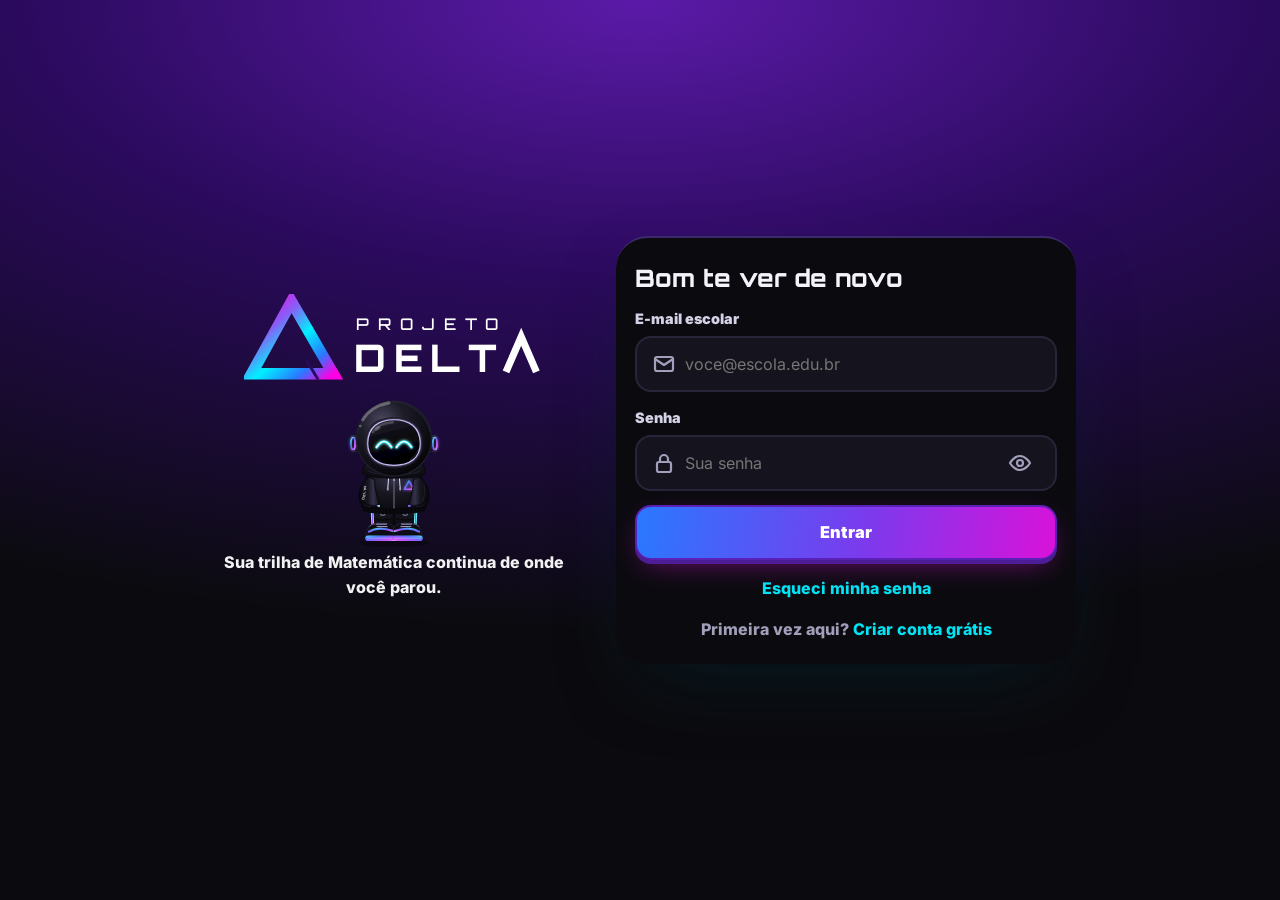
==== commit 470286a1: "Cutscenes em JavaScript, 20 itens novos na loja e fones menores - Motor de cutscenes (Web Animations" ====
--- a/site/app/index.html
+++ b/site/app/index.html
@@ -22,6 +22,7 @@
 <link rel="modulepreload" href="pages.js" />
 <link rel="modulepreload" href="auth.js" />
 <link rel="modulepreload" href="mascot.js" />
+<link rel="modulepreload" href="cutscene.js" />
 <link rel="modulepreload" href="content.js" />
 <link rel="modulepreload" href="bank.js" />
 <link rel="stylesheet" href="app.css" />
--- a/site/app/app.css
+++ b/site/app/app.css
@@ -285,7 +285,7 @@
 .dm{position:relative}
 .dm-svg{width:100%;height:auto;overflow:visible}
 .dm-live .dm-all{animation:dmBob 3.2s ease-in-out infinite;transform-box:view-box;transform-origin:100px 205px}
-.dm-live .dm-eyes{animation:dmBlink 5.5s infinite;transform-box:view-box;transform-origin:100px 104px}
+.dm-live .dm-eyes{animation:dmBlink 5.5s infinite;transform-box:view-box;transform-origin:100px 80px}
 .dm-live .dm-spark{animation:twinkle 1s ease-in-out infinite alternate}
 .dm-live .dm-think{animation:dmFloat 2s ease-in-out infinite}
 .dm-live .dm-zzz text{animation:zz 2.4s ease-in-out infinite}
@@ -580,3 +580,61 @@
 .settings .row>span{display:flex;align-items:center;gap:.6rem}
 .node.open{z-index:5}
 .stage .dm-bg{position:absolute;inset:0;width:100%;height:100%}
+
+/* ---------- cutscenes ---------- */
+.cs{position:fixed;inset:0;z-index:400;background:#050508;color:#fff;overflow:hidden;opacity:0}
+.cs-fx{position:absolute;inset:0;width:100%;height:100%;pointer-events:none;z-index:3}
+.cs-stage{position:absolute;inset:0;overflow:hidden}
+.cs-stage.cs-space{background:radial-gradient(120% 80% at 50% 30%,#2a0f5c,#0b0620 55%,#050508)}
+.cs-stage.cs-night{background:linear-gradient(180deg,#0b0620,#1b0f3a 70%,#2a0f45)}
+.cs-stage>*{position:absolute}
+.cs-skip{position:absolute;top:calc(14px + env(safe-area-inset-top));right:14px;z-index:5;padding:.5rem 1rem;border-radius:999px;background:rgba(255,255,255,.1);color:#fff;font-weight:800;border:1px solid rgba(255,255,255,.2)}
+.cs-title{left:0;right:0;top:40%;text-align:center;font-family:var(--display);font-weight:800;font-size:clamp(1.6rem,6vw,3rem);letter-spacing:.25em;text-shadow:0 0 30px rgba(0,240,255,.6)}
+.cs-ground{left:-10%;right:-10%;bottom:0;height:24vh;border-radius:50% 50% 0 0/30% 30% 0 0;background:linear-gradient(180deg,#2c2645,#120f1d);box-shadow:0 -2px 0 #6d5bd0,0 -20px 60px -10px rgba(139,92,246,.45)}
+.cs-pod{left:50%;margin-left:-70px;bottom:calc(24vh - 22px);width:140px}
+.cs-pod svg{width:100%;display:block;filter:drop-shadow(0 10px 20px rgba(0,0,0,.6))}
+.cs-flame{position:absolute;left:50%;top:92%;width:40px;height:70px;margin-left:-20px;border-radius:50% 50% 50% 50%/30% 30% 70% 70%;background:linear-gradient(180deg,#fff4c2,#ff8a1f 40%,#ff00e5 80%,transparent);filter:blur(2px);animation:csFl .12s infinite alternate;transform-origin:top}
+@keyframes csFl{to{transform:scaleY(1.25) scaleX(.85)}}
+.cs .cs-dm{width:150px}
+.cs .cs-hero{left:50%;bottom:calc(24vh - 26px)}
+.cs .cs-center{left:50%;top:44%;width:190px}
+.cs .cs-side{left:3vw;top:30%;width:92px}
+.cs-say{left:50%;top:calc(10vh + env(safe-area-inset-top));width:min(440px,88vw);transform:translateX(-50%);background:#15141e;border:2px solid #3b2a6b;border-radius:20px;padding:1rem 1.1rem;font-weight:800;font-size:1.05rem;line-height:1.45;min-height:4.5em;box-shadow:0 20px 50px -20px rgba(0,0,0,.8)}
+.cs-say::after{content:"";position:absolute;bottom:-11px;left:68%;border:11px solid transparent;border-top-color:#15141e;border-bottom:0}
+.cs-trail{left:50%;top:52%;width:56px;height:60vh;transform-origin:top;background:linear-gradient(180deg,#fff4c2,#ff8a1f 20%,#ff00e5 50%,transparent);filter:blur(6px);border-radius:40px}
+.cs-ring{left:50%;top:36%;width:200px;height:200px;border-radius:50%;background:conic-gradient(#00f0ff,#2979ff,#8b5cf6,#ff00e5,#00f0ff);display:grid;place-items:center;box-shadow:0 0 60px rgba(139,92,246,.7)}
+.cs-ring-in{width:160px;height:160px;border-radius:50%;background:#0b0620;display:grid;place-items:center;align-content:center;text-align:center}
+.cs-ring-in small{font-family:var(--display);font-weight:700;letter-spacing:.3em;font-size:.8rem;opacity:.8}
+.cs-ring-in b{font-family:var(--display);font-weight:800;font-size:4.2rem;line-height:1;text-shadow:0 0 24px rgba(0,240,255,.7)}
+.cs-caption{left:50%;top:60%;width:92vw;transform:translateX(-50%);text-align:center;font-family:var(--display);font-weight:800;font-size:clamp(1.4rem,5.5vw,2.1rem);line-height:1.15;text-shadow:0 0 20px rgba(139,92,246,.6)}
+.cs-sub{left:50%;top:calc(60% + 3.4rem);width:min(460px,88vw);transform:translateX(-50%);text-align:center;font-weight:700;opacity:.9;line-height:1.45}
+.cs-items{left:0;right:0;top:calc(60% + 5.8rem);display:flex;justify-content:center;gap:.7rem}
+.cs-item{width:92px;text-align:center;font-weight:800;font-size:.78rem}
+.cs-item .p{width:92px;height:92px;border-radius:18px;overflow:hidden;position:relative;display:grid;place-items:end center;border:2.5px solid var(--rc);background:#15141e;box-shadow:0 0 22px -4px var(--rc);margin-bottom:.3rem}
+.cs-item .p .dm-bg{position:absolute;inset:0;width:100%;height:100%}.cs-item .p .dm{width:78%;margin-bottom:-4%}
+.cs-acts{left:0;right:0;bottom:calc(5vh + env(safe-area-inset-bottom));display:flex;justify-content:center;gap:.7rem;padding:0 1rem;z-index:4}
+.cs-acts .btn{min-width:160px}
+.cs-week{left:0;right:0;top:calc(12vh + env(safe-area-inset-top));display:flex;justify-content:center;gap:.45rem}
+.cs-day{width:40px;text-align:center;font-weight:900;font-size:.8rem;opacity:.9}
+.cs-day i{display:block;width:36px;height:36px;margin:.3rem auto 0;border-radius:50%;background:#2a2440;border:2px solid #3b3358}
+.cs-day.on i{background:linear-gradient(140deg,#ff8a1f,#ff00e5);border-color:#ffb347}
+.cs-day.today i{border-color:#ffe08a;border-style:dashed}
+.cs-day.lit i{background:linear-gradient(140deg,#ffe08a,#ff8a1f 50%,#ff00e5);border-style:solid;box-shadow:0 0 20px #ff8a1f}
+.cs-day.ice i{background:linear-gradient(140deg,#e0f7ff,#7fe7ff);border-color:#fff}
+.cs-flame-big{left:50%;top:22%;width:140px}
+.cs-flame-big svg{width:100%;display:block;transform-origin:50% 100%;filter:drop-shadow(0 0 30px rgba(255,138,31,.7))}
+.cs-big{left:50%;top:calc(26% + 205px);font-family:var(--display);font-weight:800;font-size:4rem;line-height:1;color:#ffe08a;text-shadow:0 0 24px rgba(255,138,31,.8);transform:translateX(-50%)}
+.cs-night .cs-caption,.cs-night .cs-sub{top:auto}
+.cs-night .cs-caption{bottom:calc(5vh + 90px)}.cs-night .cs-sub{bottom:calc(5vh + 64px)}
+.cs-box{left:50%;top:45%;width:170px}
+.cs-box svg{width:100%;display:block;overflow:visible;filter:drop-shadow(0 20px 30px rgba(0,0,0,.6))}
+.cs-box .lid{transform-box:fill-box;transform-origin:50% 100%}
+.cs-rays{left:50%;top:40%;width:620px;height:620px;border-radius:50%;background:repeating-conic-gradient(from 0deg,var(--rc) 0 10deg,transparent 10deg 24deg);-webkit-mask:radial-gradient(circle,#000 10%,transparent 65%);mask:radial-gradient(circle,#000 10%,transparent 65%);opacity:0}
+.cs-prize{left:50%;top:40%;width:210px;height:210px;border-radius:30px;overflow:hidden;display:grid;place-items:end center;border:3px solid var(--rc);box-shadow:0 0 50px -6px var(--rc);background:#15141e}
+.cs-prize .dm-bg{position:absolute;inset:0;width:100%;height:100%}.cs-prize .dm{position:relative;width:72%;margin-bottom:-4%}
+.cs-rar{display:inline-block;padding:.15rem .6rem;border-radius:8px;background:var(--rc);color:#fff;font-weight:900;margin-right:.3rem}
+.cs-medal{left:50%;top:38%;width:150px;height:150px;border-radius:50%;overflow:hidden;filter:drop-shadow(0 0 30px rgba(255,197,61,.6))}
+.cs-medal svg{width:100%;height:100%}
+.cs-medal .shine{position:absolute;inset:-20%;width:40%;background:linear-gradient(90deg,transparent,rgba(255,255,255,.7),transparent);transform:translateX(-140%) rotate(20deg)}
+.cs-lv .cs-ring{top:30%}.cs-lv .cs-caption{top:48%}.cs-lv .cs-sub{top:calc(48% + 2.8rem)}.cs-lv .cs-items{top:calc(48% + 5rem)}
+@media(min-width:900px){.cs .cs-dm{width:190px}.cs .cs-side{width:140px;left:18vw}}
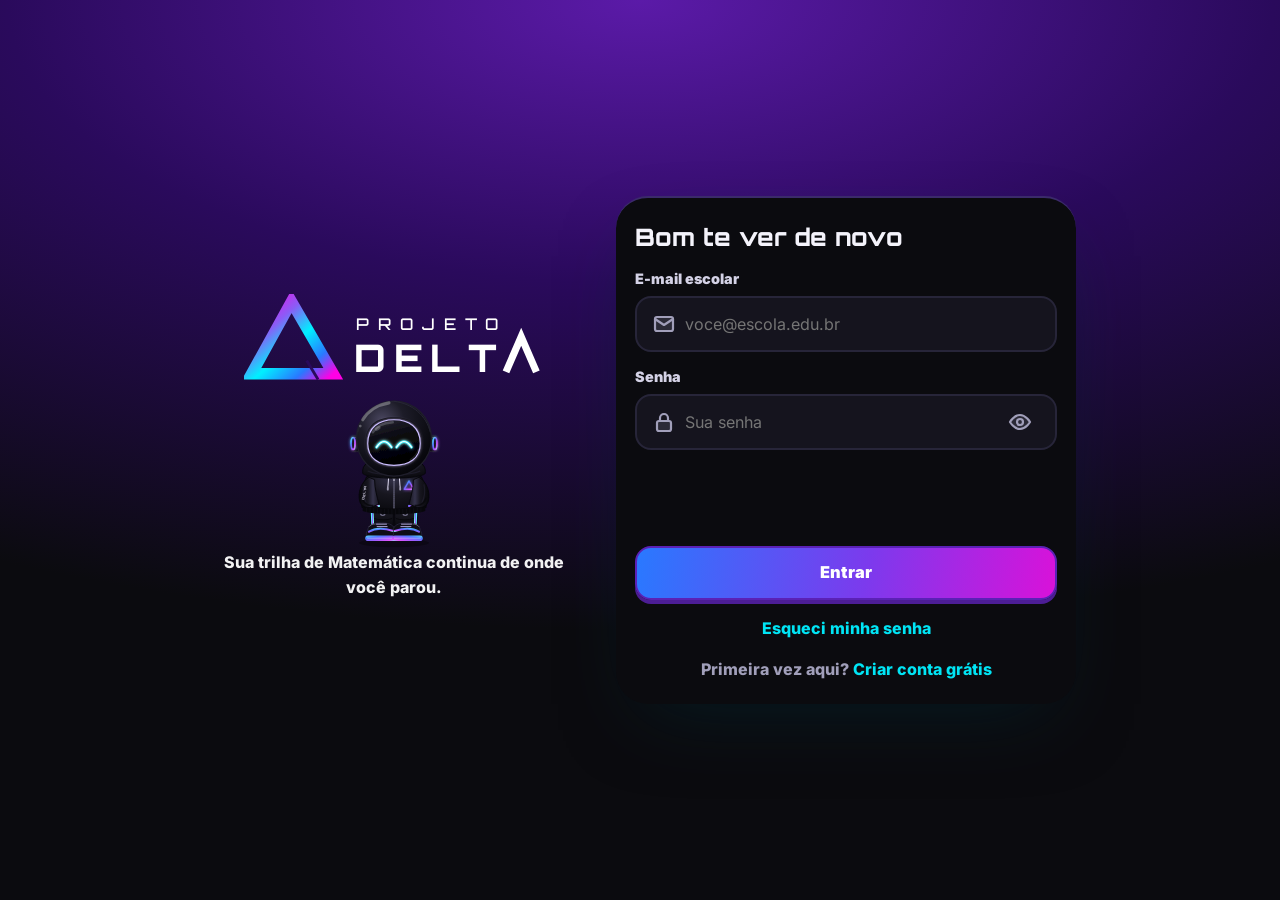
==== commit 7e5db489: "Painel admin estilo BI com gráficos animados e SVGs refinados - charts.js: área com período anterior" ====
--- a/site/app/index.html
+++ b/site/app/index.html
@@ -25,6 +25,9 @@
 <link rel="modulepreload" href="cutscene.js" />
 <link rel="modulepreload" href="content.js" />
 <link rel="modulepreload" href="bank.js" />
+<link rel="modulepreload" href="gen.js" />
+<link rel="modulepreload" href="plan.js" />
+<link rel="modulepreload" href="icons.js" />
 <link rel="stylesheet" href="app.css" />
 </head>
 <body>
--- a/site/app/app.css
+++ b/site/app/app.css
@@ -29,6 +29,7 @@
 }
 
 *{margin:0;padding:0;box-sizing:border-box}
+[hidden]{display:none !important}
 html{-webkit-text-size-adjust:100%;background:var(--bg)}
 body{font-family:var(--sans);font-size:16px;line-height:1.55;color:var(--ink);background:var(--bg) radial-gradient(90% 60% at 80% -10%,rgba(75,0,130,.35),transparent 60%) no-repeat fixed;min-height:100dvh;-webkit-font-smoothing:antialiased;overflow-x:hidden}
 button{font:inherit;color:inherit;background:none;border:0;cursor:pointer;-webkit-tap-highlight-color:transparent;touch-action:manipulation}
@@ -36,6 +37,9 @@
 img,svg{display:block;max-width:100%}
 input,select,textarea{font:inherit;font-size:16px;color:var(--ink)}
 ::selection{background:#7c3aed;color:#fff}
+html{scrollbar-width:thin;scrollbar-color:var(--line-2) var(--bg)}
+input,textarea{caret-color:var(--teal)}
+a{text-underline-offset:3px}
 :focus-visible{outline:3px solid var(--teal);outline-offset:3px;border-radius:12px}
 .muted{color:var(--muted)}
 .sr{position:absolute;width:1px;height:1px;overflow:hidden;clip:rect(0 0 0 0);white-space:nowrap}
@@ -52,7 +56,7 @@
 .btn:active{transform:translateY(3px);box-shadow:0 1px 0 var(--line-2)}
 .btn[disabled]{opacity:.5;cursor:not-allowed;transform:none}
 .btn-block{width:100%}
-.btn-lime{background:var(--cta);color:#fff;border-color:#5b21b6;box-shadow:0 4px 0 #4c1d95,0 10px 30px -10px rgba(217,18,217,.6)}
+.btn-lime{background:var(--cta);color:#fff;border-color:#5b21b6;box-shadow:0 4px 0 #4c1d95}
 .btn-lime:active{box-shadow:0 1px 0 #4c1d95}
 .btn-teal{background:var(--teal);color:#04121a;border-color:var(--teal-d);box-shadow:0 4px 0 var(--teal-d)}
 .btn-teal:active{box-shadow:0 1px 0 var(--teal-d)}
@@ -126,7 +130,7 @@
 [data-theme="dark"] .eixos button.on{background:hsl(var(--h) 50% 18%);color:hsl(var(--h) 90% 85%)}
 .eixos button:active{transform:translateY(2px)}
 .unit-head{border-radius:var(--r);padding:1rem 1.1rem;color:#fff;background:linear-gradient(135deg,hsl(var(--h) 72% 46%),hsl(calc(var(--h) + 25) 75% 42%));box-shadow:0 5px 0 hsl(var(--h) 70% 32%);display:flex;align-items:center;gap:1rem;margin:1rem 0 .4rem}
-.unit-head .k{font-weight:900;font-size:.8rem;letter-spacing:.06em;text-transform:uppercase;opacity:.92}
+.unit-head .k{font-weight:700;font-size:.88rem;opacity:.85;margin-top:.15rem}
 .unit-head h2{font-family:var(--display);font-weight:700;font-size:1.1rem;line-height:1.25;letter-spacing:.01em}
 .unit-head .guia{margin-left:auto;background:rgba(255,255,255,.18);border:2px solid rgba(255,255,255,.35);color:#fff;border-radius:14px;padding:.5rem .8rem;font-weight:900;display:flex;gap:.4rem;align-items:center;flex:0 0 auto}
 .unit-head .guia .ic{width:18px;height:18px}
@@ -152,7 +156,8 @@
 .node .lbl{margin-top:.9rem;font-weight:900;font-size:.9rem;color:var(--ink-2);text-align:center;max-width:160px;line-height:1.2}
 .node .stars{display:flex;gap:2px;margin-top:.25rem}
 .node .stars svg{width:15px;height:15px;fill:var(--line-2)}
-.node .stars svg.on{fill:var(--gold)}
+.node .stars svg.on{fill:url(#dg-star)}
+.node .stars svg:not(.on) .hl{display:none}
 .start-bubble{position:absolute;top:-48px;left:50%;background:var(--card);color:var(--teal);font-weight:900;padding:.45rem .8rem;border-radius:12px;border:2px solid var(--line);white-space:nowrap;animation:bobx 1.6s ease-in-out infinite;font-size:.9rem;z-index:3}
 .start-bubble::after{content:"";position:absolute;bottom:-8px;left:50%;margin-left:-7px;border:7px solid transparent;border-top-color:var(--card);border-bottom:0}
 @keyframes bobx{0%,100%{transform:translate(-50%,0)}50%{transform:translate(-50%,-5px)}}
@@ -173,9 +178,9 @@
 .intro-hero .x{width:44px;height:44px;border-radius:50%;display:grid;place-items:center;background:rgba(0,0,0,.2)}
 .intro-hero .x .ic{color:#fff}
 .intro-hero .dm{width:170px;margin:.4rem auto 0;position:relative;z-index:1}
-.intro-hero h1{position:relative;z-index:1;font-family:var(--display);font-weight:800;font-size:clamp(1.5rem,6.5vw,2.1rem);line-height:1.15;margin-top:.3rem;text-shadow:0 0 24px rgba(0,240,255,.35)}
+.intro-hero h1{position:relative;z-index:1;font-family:var(--display);font-weight:800;font-size:clamp(1.5rem,6.5vw,2.1rem);line-height:1.15;margin-top:.3rem}
 .intro-hero p{position:relative;z-index:1;font-weight:700;opacity:.95;max-width:34ch;margin:.5rem auto 0}
-.floaty{position:absolute;font-family:var(--sans);font-weight:800;color:rgba(0,240,255,.45);font-size:2rem;animation:floaty 6s ease-in-out infinite;z-index:0}
+.floaty{position:absolute;font-family:var(--sans);font-weight:800;color:rgba(0,240,255,.28);font-size:2rem;animation:floaty 6s ease-in-out infinite;z-index:0}
 @keyframes floaty{0%,100%{transform:translateY(0) rotate(-4deg)}50%{transform:translateY(-12px) rotate(4deg)}}
 .meta-chips{display:grid;grid-template-columns:repeat(2,1fr);gap:.6rem;margin:1.1rem 0}
 @media(min-width:560px){.meta-chips{grid-template-columns:repeat(4,1fr)}}
@@ -197,8 +202,8 @@
 .pbar i{display:block;height:100%;width:0;background:var(--iri);background-size:200% 100%;border-radius:999px;transition:width .5s var(--ease);box-shadow:inset 0 -4px 0 rgba(0,0,0,.08),inset 0 4px 0 rgba(255,255,255,.3)}
 .play-top .cnt{font-weight:900;font-size:.95rem;color:var(--muted);min-width:2.6rem;text-align:right;font-variant-numeric:tabular-nums}
 .hearts{display:flex;gap:2px}
-.hearts svg{width:24px;height:24px;fill:var(--red);transition:transform .3s}
-.hearts svg.off{fill:var(--line-2)}
+.hearts svg{width:24px;height:24px;fill:url(#dg-heart);transition:transform .3s;filter:drop-shadow(0 2px 3px rgba(212,42,77,.35))}
+.hearts svg.off{fill:var(--line-2);filter:none}.hearts svg.off .hl{display:none}
 .hearts svg.popx{animation:heartPop .6s}
 @keyframes heartPop{30%{transform:scale(1.5) rotate(-10deg)}60%{transform:scale(.8)}}
 .combo{font-weight:900;color:var(--orange);display:flex;align-items:center;gap:.35rem;min-height:1.6rem;margin-top:.5rem}
@@ -244,13 +249,13 @@
 .fb .expl{color:var(--ink-2)}
 
 /* ---------- fim de lição / modais ---------- */
-.done{max-width:560px;margin:0 auto;min-height:100dvh;display:flex;flex-direction:column;align-items:center;justify-content:center;text-align:center;padding:2rem 1rem calc(2rem + env(safe-area-inset-bottom))}
+.done:not(.node){max-width:560px;margin:0 auto;min-height:100dvh;display:flex;flex-direction:column;align-items:center;justify-content:center;text-align:center;padding:2rem 1rem calc(2rem + env(safe-area-inset-bottom))}
 .done .dm{width:190px}
 .done h1{font-family:var(--display);font-weight:800;font-size:1.9rem;color:var(--gold);margin-top:.4rem;line-height:1.05}
 .done .sub{font-weight:800;color:var(--muted);margin-top:.3rem}
 .done-stats{display:grid;grid-template-columns:repeat(3,1fr);gap:.6rem;width:100%;margin:1.4rem 0}
 .stat-tile{border-radius:18px;border:2px solid var(--c);overflow:hidden;background:var(--card);animation:tileIn .5s var(--spring) both;animation-delay:var(--d)}
-.stat-tile .h{background:var(--c);color:#fff;font-weight:900;font-size:.75rem;letter-spacing:.06em;text-transform:uppercase;padding:.3rem}
+.stat-tile .h{background:var(--c);color:#fff;font-weight:800;font-size:.82rem;padding:.3rem}
 .stat-tile .v{font-weight:900;font-size:1.45rem;padding:.55rem .3rem;display:flex;align-items:center;justify-content:center;gap:.3rem;color:var(--c);font-variant-numeric:tabular-nums}
 @keyframes tileIn{from{opacity:0;transform:translateY(20px) scale(.9)}}
 .goal-line{display:flex;align-items:center;gap:.9rem;width:100%;padding:.8rem 1rem;border-radius:18px;background:var(--card);border:2px solid var(--line);margin-bottom:1rem;text-align:left}
@@ -324,9 +329,9 @@
 .coach .tip .step{font-weight:900;color:var(--muted);font-size:.85rem}
 
 /* ---------- efeitos ---------- */
-.fly{position:fixed;z-index:300;pointer-events:none;font-family:var(--display);font-weight:800;font-size:1.1rem;color:#00f0ff;display:flex;align-items:center;gap:.3rem;animation:fly 1s var(--ease) forwards;text-shadow:0 0 14px rgba(0,240,255,.7)}
+.fly{position:fixed;z-index:300;pointer-events:none;font-family:var(--display);font-weight:800;font-size:1.1rem;color:#00f0ff;display:flex;align-items:center;gap:.3rem;animation:fly 1s var(--ease) forwards}
 @keyframes fly{0%{opacity:0;transform:translateY(10px) scale(.8)}20%{opacity:1;transform:translateY(-10px) scale(1.1)}100%{opacity:0;transform:translateY(-70px)}}
-.coin-fx{position:fixed;z-index:300;width:28px;height:28px;color:#00f0ff;background:#050508;border:2px solid #00f0ff;border-radius:50%;display:grid;place-items:center;pointer-events:none;box-shadow:0 0 16px rgba(0,240,255,.6)}
+.coin-fx{position:fixed;z-index:300;width:28px;height:28px;color:#00f0ff;background:#050508;border:2px solid #00f0ff;border-radius:50%;display:grid;place-items:center;pointer-events:none}
 .coin-fx svg{width:16px;height:16px}
 .chip.coins.bump{animation:bump .45s var(--spring)}
 canvas.confetti{position:fixed;inset:0;z-index:250;pointer-events:none}
@@ -364,7 +369,7 @@
 .ob{min-height:100dvh;max-width:560px;margin:0 auto;display:flex;flex-direction:column;padding:calc(1rem + env(safe-area-inset-top)) 1.1rem calc(1rem + env(safe-area-inset-bottom))}
 .ob-top{display:flex;align-items:center;gap:.8rem}
 .ob-top .back{width:44px;height:44px;border-radius:50%;display:grid;place-items:center;border:2px solid var(--line);background:var(--card);flex:0 0 auto}
-.ob-top .back[hidden]{visibility:hidden;display:grid}
+.ob-top .back[hidden]{visibility:hidden;display:grid !important}
 .ob-top .pbar{height:14px}
 .ob-step{flex:1;display:flex;flex-direction:column;animation:slideIn .45s var(--ease) both}
 .ob h1{font-family:var(--display);font-weight:800;font-size:clamp(1.4rem,6vw,1.9rem);line-height:1.2;margin:1.2rem 0 .4rem}
@@ -448,7 +453,7 @@
 @media(min-width:560px){.medals{grid-template-columns:repeat(4,1fr)}}
 .medal-c{text-align:center;font-weight:800;font-size:.82rem;line-height:1.2;background:none;border:0;padding:0}
 .medal-c svg{width:76px;height:76px;margin:0 auto .3rem}
-.medal-c.off svg{filter:grayscale(1);opacity:.4}
+.medal-c.off svg{opacity:.8}
 .tabs2{display:flex;gap:.4rem;overflow-x:auto;margin:.3rem 0 .8rem;scrollbar-width:none}
 .tabs2 button{padding:.45rem .9rem;border-radius:999px;font-weight:900;border:2px solid var(--line);background:var(--card);flex:0 0 auto}
 .tabs2 button.on{background:var(--cta);color:#fff;border-color:#5b21b6}
@@ -456,7 +461,7 @@
 /* ---------- ranking ---------- */
 .league{position:relative;border-radius:26px;padding:1.2rem 1rem;text-align:center;background:radial-gradient(90% 90% at 50% 20%,#1c2a5c,#0f0b1f 70%);border:2px solid #2b3a7a;color:#fff;box-shadow:0 6px 0 #0a0f2b}
 .league h2{font-family:var(--display);font-weight:800;font-size:1.4rem;letter-spacing:.04em}
-.league .gem{width:104px;margin:.4rem auto;animation:dmFloat 3s ease-in-out infinite;filter:drop-shadow(0 8px 16px rgba(20,160,180,.45))}
+.league .gem{width:104px;margin:.4rem auto;animation:dmFloat 3s ease-in-out infinite;filter:drop-shadow(0 10px 14px rgba(0,0,0,.45))}
 .league small{font-weight:800;opacity:.85;display:block}
 .podium{display:grid;grid-template-columns:1fr 1.15fr 1fr;align-items:end;gap:.5rem;margin:1.4rem 0 1rem}
 .pod{text-align:center;animation:tileIn .6s var(--spring) both;animation-delay:var(--d)}
@@ -541,9 +546,6 @@
 .hist .p{margin-left:auto;font-weight:900}
 .hist .p.good{color:var(--green-d)}.hist .p.mid{color:var(--gold-d)}.hist .p.low{color:var(--red-d)}
 .pomo{text-align:center;padding:1.2rem}
-.pomo .clock{font-family:var(--display);font-weight:800;font-size:3.2rem;font-variant-numeric:tabular-nums;line-height:1;margin:.3rem 0 1rem}
-.pomo .mode{font-weight:900;color:var(--teal);letter-spacing:.08em;text-transform:uppercase;font-size:.85rem}
-.pomo .row2{display:flex;gap:.6rem;justify-content:center}
 .tech{padding:1rem;margin-top:.7rem}
 .tech h3{font-weight:900;font-size:1.05rem;display:flex;gap:.5rem;align-items:center}
 .tech h3 .ic{color:var(--teal)}
@@ -569,8 +571,7 @@
 .iri-border{position:relative}
 .iri-border::before{content:"";position:absolute;inset:-2px;border-radius:inherit;padding:2px;background:var(--iri);background-size:200% 200%;-webkit-mask:linear-gradient(#000 0 0) content-box,linear-gradient(#000 0 0);-webkit-mask-composite:xor;mask-composite:exclude;animation:iriShift 6s linear infinite;pointer-events:none}
 @keyframes iriShift{to{background-position:200% 0}}
-.dots-bg{background-image:radial-gradient(rgba(255,255,255,.07) 1px,transparent 1.2px);background-size:22px 22px}
-.hero-card .av,.qcard,.league{box-shadow:0 0 0 1px rgba(139,92,246,.18),var(--shadow)}
+.hero-card .av,.qcard,.league{box-shadow:var(--shadow)}
 .xpbar i,.pbar i{animation:iriShift 4s linear infinite}
 
 /* ---------- ajustes da trilha ---------- */
@@ -589,7 +590,7 @@
 .cs-stage.cs-night{background:linear-gradient(180deg,#0b0620,#1b0f3a 70%,#2a0f45)}
 .cs-stage>*{position:absolute}
 .cs-skip{position:absolute;top:calc(14px + env(safe-area-inset-top));right:14px;z-index:5;padding:.5rem 1rem;border-radius:999px;background:rgba(255,255,255,.1);color:#fff;font-weight:800;border:1px solid rgba(255,255,255,.2)}
-.cs-title{left:0;right:0;top:40%;text-align:center;font-family:var(--display);font-weight:800;font-size:clamp(1.6rem,6vw,3rem);letter-spacing:.25em;text-shadow:0 0 30px rgba(0,240,255,.6)}
+.cs-title{left:0;right:0;top:40%;text-align:center;font-family:var(--display);font-weight:800;font-size:clamp(1.6rem,6vw,3rem);letter-spacing:.25em}
 .cs-ground{left:-10%;right:-10%;bottom:0;height:24vh;border-radius:50% 50% 0 0/30% 30% 0 0;background:linear-gradient(180deg,#2c2645,#120f1d);box-shadow:0 -2px 0 #6d5bd0,0 -20px 60px -10px rgba(139,92,246,.45)}
 .cs-pod{left:50%;margin-left:-70px;bottom:calc(24vh - 22px);width:140px}
 .cs-pod svg{width:100%;display:block;filter:drop-shadow(0 10px 20px rgba(0,0,0,.6))}
@@ -602,11 +603,11 @@
 .cs-say{left:50%;top:calc(10vh + env(safe-area-inset-top));width:min(440px,88vw);transform:translateX(-50%);background:#15141e;border:2px solid #3b2a6b;border-radius:20px;padding:1rem 1.1rem;font-weight:800;font-size:1.05rem;line-height:1.45;min-height:4.5em;box-shadow:0 20px 50px -20px rgba(0,0,0,.8)}
 .cs-say::after{content:"";position:absolute;bottom:-11px;left:68%;border:11px solid transparent;border-top-color:#15141e;border-bottom:0}
 .cs-trail{left:50%;top:52%;width:56px;height:60vh;transform-origin:top;background:linear-gradient(180deg,#fff4c2,#ff8a1f 20%,#ff00e5 50%,transparent);filter:blur(6px);border-radius:40px}
-.cs-ring{left:50%;top:36%;width:200px;height:200px;border-radius:50%;background:conic-gradient(#00f0ff,#2979ff,#8b5cf6,#ff00e5,#00f0ff);display:grid;place-items:center;box-shadow:0 0 60px rgba(139,92,246,.7)}
+.cs-ring{left:50%;top:36%;width:200px;height:200px;border-radius:50%;background:conic-gradient(#00f0ff,#2979ff,#8b5cf6,#ff00e5,#00f0ff);display:grid;place-items:center;box-shadow:0 20px 50px -20px rgba(0,0,0,.8)}
 .cs-ring-in{width:160px;height:160px;border-radius:50%;background:#0b0620;display:grid;place-items:center;align-content:center;text-align:center}
 .cs-ring-in small{font-family:var(--display);font-weight:700;letter-spacing:.3em;font-size:.8rem;opacity:.8}
-.cs-ring-in b{font-family:var(--display);font-weight:800;font-size:4.2rem;line-height:1;text-shadow:0 0 24px rgba(0,240,255,.7)}
-.cs-caption{left:50%;top:60%;width:92vw;transform:translateX(-50%);text-align:center;font-family:var(--display);font-weight:800;font-size:clamp(1.4rem,5.5vw,2.1rem);line-height:1.15;text-shadow:0 0 20px rgba(139,92,246,.6)}
+.cs-ring-in b{font-family:var(--display);font-weight:800;font-size:4.2rem;line-height:1}
+.cs-caption{left:50%;top:60%;width:92vw;transform:translateX(-50%);text-align:center;font-family:var(--display);font-weight:800;font-size:clamp(1.4rem,5.5vw,2.1rem);line-height:1.15}
 .cs-sub{left:50%;top:calc(60% + 3.4rem);width:min(460px,88vw);transform:translateX(-50%);text-align:center;font-weight:700;opacity:.9;line-height:1.45}
 .cs-items{left:0;right:0;top:calc(60% + 5.8rem);display:flex;justify-content:center;gap:.7rem}
 .cs-item{width:92px;text-align:center;font-weight:800;font-size:.78rem}
@@ -623,7 +624,7 @@
 .cs-day.ice i{background:linear-gradient(140deg,#e0f7ff,#7fe7ff);border-color:#fff}
 .cs-flame-big{left:50%;top:22%;width:140px}
 .cs-flame-big svg{width:100%;display:block;transform-origin:50% 100%;filter:drop-shadow(0 0 30px rgba(255,138,31,.7))}
-.cs-big{left:50%;top:calc(26% + 205px);font-family:var(--display);font-weight:800;font-size:4rem;line-height:1;color:#ffe08a;text-shadow:0 0 24px rgba(255,138,31,.8);transform:translateX(-50%)}
+.cs-big{left:50%;top:calc(26% + 205px);font-family:var(--display);font-weight:800;font-size:4rem;line-height:1;color:#ffe08a;transform:translateX(-50%)}
 .cs-night .cs-caption,.cs-night .cs-sub{top:auto}
 .cs-night .cs-caption{bottom:calc(5vh + 90px)}.cs-night .cs-sub{bottom:calc(5vh + 64px)}
 .cs-box{left:50%;top:45%;width:170px}
@@ -633,8 +634,335 @@
 .cs-prize{left:50%;top:40%;width:210px;height:210px;border-radius:30px;overflow:hidden;display:grid;place-items:end center;border:3px solid var(--rc);box-shadow:0 0 50px -6px var(--rc);background:#15141e}
 .cs-prize .dm-bg{position:absolute;inset:0;width:100%;height:100%}.cs-prize .dm{position:relative;width:72%;margin-bottom:-4%}
 .cs-rar{display:inline-block;padding:.15rem .6rem;border-radius:8px;background:var(--rc);color:#fff;font-weight:900;margin-right:.3rem}
-.cs-medal{left:50%;top:38%;width:150px;height:150px;border-radius:50%;overflow:hidden;filter:drop-shadow(0 0 30px rgba(255,197,61,.6))}
+.cs-medal{left:50%;top:38%;width:150px;height:150px;border-radius:50%;overflow:hidden;filter:drop-shadow(0 16px 24px rgba(0,0,0,.5))}
 .cs-medal svg{width:100%;height:100%}
 .cs-medal .shine{position:absolute;inset:-20%;width:40%;background:linear-gradient(90deg,transparent,rgba(255,255,255,.7),transparent);transform:translateX(-140%) rotate(20deg)}
 .cs-lv .cs-ring{top:30%}.cs-lv .cs-caption{top:48%}.cs-lv .cs-sub{top:calc(48% + 2.8rem)}.cs-lv .cs-items{top:calc(48% + 5rem)}
 @media(min-width:900px){.cs .cs-dm{width:190px}.cs .cs-side{width:140px;left:18vw}}
+
+/* ---------- técnicas dentro da lição ---------- */
+.tag.tec{background:#1f1238;border-color:#5b3a99;color:#d8c8ff}
+[data-theme="light"] .tag.tec{background:#f1ebff;color:#4c1d95;border-color:#c4b5fd}
+.talk.mini{margin:.2rem 0 .7rem;align-items:center}
+.talk.mini .dm{width:52px}
+.talk.mini .bubble{font-size:.92rem;padding:.55rem .8rem}
+.conf{display:flex;flex-wrap:wrap;align-items:center;gap:.4rem;margin-top:.8rem;font-weight:800;font-size:.85rem;color:var(--muted)}
+.conf span{flex-basis:100%}
+.conf button{padding:.4rem .8rem;border-radius:999px;border:2px solid var(--line);background:var(--card);font-weight:800;font-size:.85rem;color:var(--ink-2)}
+.conf button.on{border-color:#8b5cf6;background:#1f1238;color:#fff}
+[data-theme="light"] .conf button.on{background:#f1ebff;color:#4c1d95}
+.passos{list-style:none;margin:.8rem 0 0;display:flex;flex-direction:column;gap:.45rem}
+.passos li,.fb .gp{display:flex;gap:.6rem;align-items:flex-start;padding:.6rem .75rem;border-radius:14px;background:var(--card);border:2px solid var(--line);font-weight:700;line-height:1.45;animation:slideIn .35s var(--ease) both}
+.passos .n,.fb .gp .n{flex:0 0 auto;width:26px;height:26px;border-radius:50%;display:grid;place-items:center;font-weight:900;font-size:.8rem;background:var(--cta);color:#fff}
+.opts.ex .opt{cursor:default;opacity:.75}
+.opts.ex .opt.ok{opacity:1}
+.fb .guia{grid-column:1/-1;display:flex;flex-direction:column;gap:.4rem;margin-top:.5rem;color:var(--ink)}
+.fb .gp{background:rgba(0,0,0,.25);border-color:rgba(255,255,255,.12);color:#fff}
+[data-theme="light"] .fb .gp{background:#fff;color:var(--ink)}
+.fb-acts{grid-column:1/-1;display:flex;gap:.6rem;margin-top:.8rem}
+.fb-acts .btn{margin-top:0}
+.fb-acts #refazer{flex:0 0 auto}
+.fb .in{max-height:70dvh;overflow:auto}
+.tecs{display:grid;gap:.5rem;margin-top:.5rem}
+@media(min-width:560px){.tecs{grid-template-columns:1fr 1fr}}
+.tec{display:flex;gap:.6rem;align-items:flex-start;padding:.6rem .7rem;border-radius:14px;background:var(--card-2)}
+.tec .ti{flex:0 0 auto;width:34px;height:34px;border-radius:10px;display:grid;place-items:center;background:#1f1238;color:#c4b5fd}
+.tec .ti .ic{width:20px;height:20px}
+.tec b{display:block;font-weight:900;font-size:.92rem}
+.tec small{display:block;color:var(--muted);font-weight:700;font-size:.82rem;line-height:1.35}
+.tecs-done{display:flex;flex-wrap:wrap;gap:.4rem;justify-content:center;margin:-.3rem 0 1rem}
+.calib{width:100%;padding:.8rem 1rem;margin-bottom:1rem;text-align:left}
+.calib b{display:flex;gap:.4rem;align-items:center;font-weight:900;margin-bottom:.4rem}
+.calib .cr{display:flex;align-items:center;gap:.6rem;font-weight:800;font-size:.88rem;padding:.2rem 0}
+.calib .cr span:first-child{flex:0 0 7rem}
+.calib .t{flex:1;height:9px;border-radius:9px;background:var(--line);overflow:hidden}
+.calib .t i{display:block;height:100%;background:var(--iri)}
+.calib small{display:block;color:var(--muted);font-weight:700;margin-top:.4rem}
+.pomo-clock{font-family:var(--display);font-weight:800;font-size:2.6rem;margin:.2rem 0 1rem;font-variant-numeric:tabular-nums}
+
+/* ---------- para você hoje / cronograma / diagnóstico / feedback ---------- */
+.pcards{display:flex;gap:.6rem;overflow-x:auto;scrollbar-width:none;margin:0 -1rem .9rem;padding:.1rem 1rem .3rem}
+.pcards::-webkit-scrollbar{display:none}
+.pcard{flex:0 0 min(280px,78vw);display:flex;gap:.7rem;align-items:center;padding:.8rem .9rem;border-radius:18px;background:var(--card);border:2px solid var(--line);box-shadow:0 4px 0 var(--line);transition:transform .12s}
+.pcard:active{transform:translateY(3px);box-shadow:0 1px 0 var(--line)}
+.pcard b{display:block;font-weight:900;font-size:.95rem;line-height:1.25}
+.pcard small{display:block;color:var(--muted);font-weight:700;font-size:.82rem;line-height:1.3;margin-top:.15rem}
+.pcard .pi{flex:0 0 auto;width:44px;height:44px;border-radius:14px;display:grid;place-items:center;background:#1f1238;color:#c4b5fd}
+.pcard.hoje{border-color:#2b3a7a;background:linear-gradient(135deg,#101a3d,var(--card))}
+.pcard.diag{border-color:#5b3a99;background:linear-gradient(135deg,#1f1238,var(--card))}
+.pcard .pi.ring{border-radius:50%;background:conic-gradient(#00f0ff calc(var(--p)*1%),var(--line) 0);position:relative;color:#fff}
+.pcard .pi.ring::before{content:"";position:absolute;inset:5px;border-radius:50%;background:var(--card)}
+.pcard .pi.ring .ic{position:relative;width:20px;height:20px}
+.crono-top .talk .dm{width:70px}
+.dia{padding:.8rem .9rem;margin-top:.6rem}
+.dia.off{opacity:.7}
+.dia.hoje{border-color:#00f0ff}
+.dia .dh{display:flex;align-items:center;justify-content:space-between;gap:.6rem}
+.dia .dh b{font-weight:900;display:flex;align-items:center;gap:.4rem}
+.dia .mins{margin:.6rem 0 .5rem}
+.dia .mins button{font-size:.82rem;padding:.4rem .2rem}
+.echips{display:flex;flex-wrap:wrap;gap:.4rem}
+.echips button{display:flex;align-items:center;gap:.35rem;padding:.35rem .7rem .35rem .35rem;border-radius:999px;border:2px solid var(--line);background:var(--card);font-weight:800;font-size:.85rem}
+.echips button span{width:24px;height:24px;border-radius:50%;display:grid;place-items:center;color:#fff;font-weight:900;background:hsl(var(--h) 60% 40%)}
+.echips button.on{border-color:hsl(var(--h) 80% 60%);background:hsl(var(--h) 50% 18%);color:#fff}
+[data-theme="light"] .echips button.on{background:hsl(var(--h) 90% 94%);color:hsl(var(--h) 70% 25%)}
+.stars5{display:flex;gap:.4rem;justify-content:center;margin:.8rem 0}
+.stars5 button{width:48px;height:48px;border-radius:14px;display:grid;place-items:center;border:2px solid var(--line);color:var(--muted)}
+.stars5 button.on{color:var(--gold);border-color:var(--gold-d);background:#2e2506}
+.stars5 button.on .ic{fill:var(--gold)}
+.fchips{display:flex;flex-wrap:wrap;gap:.4rem}
+.fchips button{padding:.4rem .8rem;border-radius:999px;border:2px solid var(--line);font-weight:800;font-size:.85rem}
+.fchips button.on{border-color:#8b5cf6;background:#1f1238;color:#fff}
+.sheet textarea{width:100%;margin:.8rem 0;border-radius:14px;border:2px solid var(--line);background:var(--card-2);padding:.7rem;font-weight:600;resize:vertical}
+
+/* faixas roláveis: borda que esmaece mostra que há mais conteúdo */
+.pcards,.filters,.eixos{-webkit-mask-image:linear-gradient(90deg,#000 calc(100% - 36px),transparent);mask-image:linear-gradient(90deg,#000 calc(100% - 36px),transparent)}
+.node.cur{margin-top:2.8rem}
+
+.captcha{display:flex;justify-content:center;min-height:65px;margin:0 0 1rem}
+
+.side-out{display:none}
+@media (min-width:1024px){.side-out{display:flex;align-items:center;gap:.8rem;margin-top:auto;padding:.7rem .9rem;border-radius:14px;font:inherit;font-weight:900;color:var(--ink-2);background:none;border:2px solid transparent;cursor:pointer;text-align:left}.side-out:hover{background:var(--card-2);color:var(--red)}}
+
+/* ===== painel administrativo ===== */
+.adm-tabs{display:flex;gap:.4rem;overflow-x:auto;padding-bottom:.4rem;margin-bottom:.6rem;scrollbar-width:thin}
+.adm-tabs a{flex:none;padding:.55rem .95rem;border-radius:999px;font-weight:900;color:var(--ink-2);border:2px solid var(--line);background:var(--card)}
+.adm-tabs a.on{background:var(--teal-l);border-color:#135c68;color:var(--teal)}
+.adm-head{display:flex;flex-wrap:wrap;gap:.6rem;align-items:center;margin-bottom:.9rem}
+.adm-head .muted{font-weight:700;margin-right:auto}
+.adm-seg{width:auto}.adm-seg button{padding:.4rem .8rem}
+.adm-sel{padding:.6rem .8rem;border-radius:14px;border:2px solid var(--line);background:var(--card);color:var(--ink);font:inherit;font-weight:800}
+.adm-kpis{display:grid;grid-template-columns:repeat(auto-fill,minmax(min(100%,160px),1fr));gap:.7rem}
+@media(min-width:700px){.adm-kpis{grid-template-columns:repeat(auto-fill,minmax(210px,1fr))}}
+.adm-kpis.small{grid-template-columns:repeat(auto-fill,minmax(130px,1fr));margin:.8rem 0}
+.adm-kpi{padding:.95rem 1rem;border-radius:20px;background:var(--card);border:2px solid var(--line)}
+.adm-kpi .l{font-weight:900;color:var(--muted);font-size:.85rem}
+.adm-kpi .v{font-family:var(--display);font-weight:800;font-size:clamp(1.4rem,5vw,1.9rem);line-height:1.15;margin:.15rem 0}
+.adm-kpi .s{font-weight:700;color:var(--ink-2);font-size:.82rem}
+.adm-2{display:grid;grid-template-columns:1fr;gap:0 1rem}
+@media(min-width:900px){.adm-2{grid-template-columns:1fr 1fr}}
+.adm-bars{display:flex;align-items:flex-end;gap:2px;height:150px;padding-top:.3rem}
+.adm-bars .c{flex:1;min-width:0;height:100%;display:flex;flex-direction:column;justify-content:flex-end;align-items:center}
+.adm-bars .c i{display:block;width:100%;border-radius:4px 4px 0 0;min-height:1px;transition:height .5s}
+.adm-bars .c span{height:1.1rem;font-size:.68rem;font-weight:800;color:var(--muted);white-space:nowrap;overflow:visible}
+.adm-bars.adm-h{height:120px}
+.adm-hb{display:flex;align-items:center;gap:.7rem;padding:.35rem 0;font-weight:800}
+.adm-hb .n{flex:0 1 46%;min-width:0;overflow:hidden;text-overflow:ellipsis;white-space:nowrap}
+.adm-hb .t{flex:1;height:10px;border-radius:999px;background:var(--card-2);overflow:hidden}
+.adm-hb .t i{display:block;height:100%;border-radius:999px}
+.adm-hb .p{margin-left:auto;color:var(--ink-2);font-size:.9rem;white-space:nowrap}
+.adm-table{display:grid;gap:.5rem}
+.adm-row{display:grid;grid-template-columns:minmax(0,2.2fr) auto repeat(4,minmax(64px,.6fr)) minmax(96px,.9fr);gap:.7rem;align-items:center;text-align:left;padding:.75rem .9rem;border-radius:16px;border:2px solid var(--line);background:var(--card);color:var(--ink);width:100%;font:inherit;cursor:pointer}
+.adm-row:hover{border-color:#135c68}
+.adm-row.susp{opacity:.65}
+.adm-row .who{display:grid;min-width:0}.adm-row .who b,.adm-row .who em{overflow:hidden;text-overflow:ellipsis;white-space:nowrap}
+.adm-row em{font-style:normal;font-weight:700;color:var(--muted);font-size:.8rem}
+.adm-row .num{display:grid;text-align:right}.adm-row .num b{font-weight:900}
+.adm-row .tag{font-weight:900;font-size:.75rem;padding:.25rem .6rem;border-radius:999px;background:var(--card-2);color:var(--ink-2);white-space:nowrap}
+.adm-row .tag.admin{background:var(--teal-l);color:var(--teal)}.adm-row .tag.professor{background:#2e2506;color:#ffe08a}
+@media(max-width:820px){.adm-row{grid-template-columns:1fr auto;grid-auto-flow:row}.adm-row .num{display:none}.adm-row .num:nth-of-type(3){display:grid}}
+.adm-h3{font-family:var(--display);font-size:1rem;margin:1.2rem 0 .5rem}
+.adm-det .card{margin-bottom:.2rem}
+
+@media(min-width:1024px){.shell:has(> .rail:empty){grid-template-columns:240px minmax(0,1fr)}.shell > .rail:empty{display:none}}
+.adm-seg button{white-space:nowrap}
+
+/* ===== painel v2: dashboard (paleta categórica validada para CVD e contraste) ===== */
+:root{--c1:#00a6b8;--c2:#b8861a;--c3:#d23bc6;--c4:#18a060;--c5:#3d86ff}
+[data-theme="light"]{--c1:#0891b2;--c2:#b45309;--c3:#c026d3;--c4:#15803d;--c5:#2563eb}
+.shell:has(#adm) .main{max-width:1320px}
+#adm{font-variant-numeric:tabular-nums}
+.sr{position:absolute;width:1px;height:1px;overflow:hidden;clip:rect(0 0 0 0);white-space:nowrap}
+.adm-bar{display:flex;flex-wrap:wrap;align-items:center;gap:.6rem;margin:.2rem 0 1rem;padding:.55rem;border:2px solid var(--line);border-radius:18px;background:var(--bg-2)}
+.adm-bar .segs{margin:0;border:0;background:var(--card)}
+.adm-bar .upd{margin-left:auto;color:var(--muted);font-weight:700;font-size:.85rem}
+.live{display:inline-flex;align-items:center;gap:.5rem;padding:.5rem .8rem;border-radius:12px;font-weight:900;font-size:.85rem;color:var(--muted);background:var(--card);border:2px solid var(--line);transition:color .2s,border-color .2s,transform .12s}
+.live:active{transform:scale(.96)}
+.live i{width:8px;height:8px;border-radius:50%;background:var(--muted)}
+.live.on{color:var(--green);border-color:color-mix(in oklab,var(--green) 45%,var(--line))}
+.live.on i{background:var(--green);box-shadow:0 0 0 0 var(--green);animation:livePulse 1.6s ease-out infinite}
+@keyframes livePulse{0%{box-shadow:0 0 0 0 color-mix(in oklab,var(--green) 70%,transparent)}100%{box-shadow:0 0 0 9px transparent}}
+
+/* cartões de KPI */
+.kcs{display:grid;grid-template-columns:repeat(4,minmax(0,1fr));gap:1rem;margin-bottom:1rem}
+@media(max-width:1100px){.kcs{grid-template-columns:repeat(2,minmax(0,1fr))}}
+@media(max-width:520px){.kcs{grid-template-columns:1fr 1fr;gap:.6rem}}
+.kc{position:relative;overflow:hidden;padding:1rem 1rem 0;border-radius:22px;background:var(--card);border:2px solid var(--line);display:flex;flex-direction:column;min-height:168px;isolation:isolate;
+  background-image:radial-gradient(120% 90% at 100% 0%,color-mix(in oklab,var(--kc) 16%,transparent),transparent 60%)}
+.kc-top{display:flex;align-items:center;gap:.55rem;min-width:0}
+.kc-ic{flex:none;display:grid;place-items:center;width:34px;height:34px;border-radius:11px;color:var(--kc);background:color-mix(in oklab,var(--kc) 16%,var(--card));border:1.5px solid color-mix(in oklab,var(--kc) 35%,transparent)}
+.kc-ic .ic{width:18px;height:18px}
+.kc-l{font-weight:900;color:var(--ink-2);font-size:.85rem;line-height:1.2;min-width:0}
+.kc-v{font-family:var(--display);font-weight:800;font-size:clamp(1.55rem,3.2vw,2.3rem);margin:.55rem 0 .1rem;letter-spacing:.01em;color:var(--ink)}
+.kc-s{font-weight:700;color:var(--muted);font-size:.8rem}
+.kc .spark{display:block;width:calc(100% + 2rem);height:44px;margin:auto -1rem 0;margin-top:.6rem}
+.spark .sl{fill:none;stroke-width:2;stroke-linecap:round;stroke-linejoin:round;vector-effect:non-scaling-stroke;stroke-dasharray:1;stroke-dashoffset:1;animation:sparkDraw 1.2s .35s cubic-bezier(.22,.65,.35,1) forwards}
+.spark .sa{opacity:0;animation:fadeIn .8s 1s forwards}
+@keyframes sparkDraw{to{stroke-dashoffset:0}}
+@keyframes fadeIn{to{opacity:1}}
+.dl{margin-left:auto;flex:none;display:inline-flex;align-items:center;gap:.2rem;padding:.2rem .45rem;border-radius:999px;font-weight:900;font-size:.72rem;white-space:nowrap}
+.dl svg{width:11px;height:11px;fill:none;stroke:currentColor;stroke-width:2;stroke-linecap:round;stroke-linejoin:round}
+.dl.up{color:var(--green);background:var(--green-l)}.dl.dn{color:var(--red);background:var(--red-l)}.dl.eq{color:var(--muted);background:var(--card-2)}
+@media(max-width:520px){.kc{min-height:150px;padding:.8rem .8rem 0}.kc .spark{width:calc(100% + 1.6rem);margin-left:-.8rem;margin-right:-.8rem}.kc-top{flex-wrap:wrap}.dl{margin-left:0}}
+
+/* grade de painéis */
+.dash{display:grid;grid-template-columns:repeat(12,minmax(0,1fr));gap:1rem}
+.tile{grid-column:span 4;position:relative;min-width:0;padding:1.1rem 1.15rem 1.15rem;border-radius:22px;background:var(--card);border:2px solid var(--line)}
+.tile.t-wide{grid-column:span 8}.tile.t-fun,.tile.t-don{grid-column:span 6}.tile.t-full{grid-column:1/-1}
+@media(max-width:1100px){.tile{grid-column:span 6}.tile.t-wide,.tile.t-full{grid-column:1/-1}}
+@media(max-width:760px){.dash{gap:.75rem}.tile,.tile.t-wide,.tile.t-fun,.tile.t-don{grid-column:1/-1}}
+.tile>header{display:flex;flex-wrap:wrap;align-items:flex-start;justify-content:space-between;gap:.6rem;margin-bottom:.9rem}
+.tile h3{font-family:var(--display);font-size:1rem;letter-spacing:.02em;font-weight:700}
+.tile>header p{color:var(--muted);font-weight:700;font-size:.82rem;margin-top:.2rem;max-width:52ch}
+.adm-foot{margin-top:1rem;color:var(--muted);font-weight:700}
+.adm-empty{font-weight:700;padding:1rem 0}
+
+/* entrada: os painéis se montam em sequência */
+@keyframes tileIn{from{opacity:0;transform:translateY(14px) scale(.985);filter:blur(6px)}to{opacity:1;transform:none;filter:none}}
+.kc,.tile{animation:tileIn .6s cubic-bezier(.22,.65,.35,1) both;animation-delay:calc(var(--i,0) * 70ms)}
+.quiet .kc,.quiet .tile,.quiet .spark .sl,.quiet .spark .sa,.quiet .adm-hb .t i,.quiet .gv,.quiet tr{animation:none!important;transition:none!important}
+.quiet .spark .sl{stroke-dashoffset:0}.quiet .spark .sa{opacity:1}
+
+/* chips de métrica */
+.chips{display:flex;flex-wrap:wrap;gap:.35rem}
+.chips button{display:inline-flex;align-items:center;gap:.4rem;padding:.35rem .65rem;border-radius:999px;font-weight:900;font-size:.78rem;color:var(--muted);border:1.5px solid var(--line);background:var(--bg-2);transition:color .18s,border-color .18s,background .18s,transform .12s}
+.chips button i{width:8px;height:8px;border-radius:3px;background:var(--cc);opacity:.5;transition:opacity .18s}
+.chips button:active{transform:scale(.96)}
+.chips button.on{color:var(--ink);border-color:color-mix(in oklab,var(--cc) 55%,var(--line));background:color-mix(in oklab,var(--cc) 12%,var(--card))}
+.chips button.on i{opacity:1}
+
+/* base dos gráficos */
+.ch{position:relative}
+.ch svg{display:block;max-width:100%;overflow:visible}
+.ch .grid{stroke:var(--line);stroke-width:1}
+.ch .ax{fill:var(--muted);font:700 11px var(--sans);font-variant-numeric:tabular-nums}
+.ch .ln{fill:none;stroke-width:2.2;stroke-linecap:round;stroke-linejoin:round}
+.ch .prev{fill:none;stroke:var(--muted);stroke-width:1.6;stroke-dasharray:4 5;opacity:.7}
+.ch .end{stroke:var(--card);stroke-width:2}
+.ch .pulse{opacity:.5;transform-box:fill-box;transform-origin:center;animation:dotPulse 2.2s ease-out infinite}
+@keyframes dotPulse{0%{transform:scale(1);opacity:.55}100%{transform:scale(3.2);opacity:0}}
+.ch .xh{stroke:var(--ink-2);stroke-width:1;stroke-dasharray:3 3;opacity:0;transition:opacity .15s}
+.ch .hd{stroke:var(--card);stroke-width:2.5;opacity:0;transition:opacity .15s}
+.ch svg.hov .xh{opacity:.6}.ch svg.hov .hd{opacity:1}
+.ch .hit,.ch .hitb{cursor:crosshair;touch-action:pan-y}
+.ch .bar{transition:opacity .15s}
+.ch svg.hov .bar{opacity:.4}.ch svg.hov .bar.on{opacity:1}
+.ch-tip{position:absolute;left:0;top:0;z-index:5;min-width:150px;padding:.55rem .7rem;border-radius:12px;background:color-mix(in oklab,var(--bg) 88%,var(--card));border:1.5px solid var(--line-2);box-shadow:0 16px 34px -14px rgba(0,0,0,.7);pointer-events:none;opacity:0;transition:opacity .12s,transform .12s cubic-bezier(.22,.65,.35,1);font-size:.82rem}
+.ch-tip.on{opacity:1}
+.ch-tip .h{font-weight:900;margin-bottom:.3rem;color:var(--ink)}
+.ch-tip .r{display:flex;align-items:center;gap:.45rem;font-weight:700;color:var(--ink-2)}
+.ch-tip .r i{width:9px;height:9px;border-radius:3px;flex:none}
+.ch-tip .r b{margin-left:auto;padding-left:.8rem;color:var(--ink);font-variant-numeric:tabular-nums}
+
+/* rosca */
+.ch-donut .ch-body{display:grid;grid-template-columns:minmax(150px,200px) 1fr;gap:1.2rem;align-items:center}
+@media(max-width:480px){.ch-donut .ch-body{grid-template-columns:1fr}.ch-donut svg{max-width:220px;margin:0 auto}}
+.ch-donut .seg{transition:stroke-width .2s,opacity .2s;cursor:pointer}
+.ch-donut.hov .seg{opacity:.35}.ch-donut.hov .seg.on{opacity:1;stroke-width:24}
+.dn-v{fill:var(--ink);font:800 26px var(--display)}.dn-l{fill:var(--muted);font:700 11px var(--sans)}
+.ch-donut .lg{list-style:none;display:grid;gap:.35rem;margin:0;padding:0}
+.ch-donut .lg li{display:grid;grid-template-columns:10px 1fr auto;column-gap:.55rem;align-items:center;padding:.45rem .55rem;border-radius:12px;cursor:pointer;transition:background .15s}
+.ch-donut .lg li.on{background:var(--card-2)}
+.ch-donut .lg i{width:10px;height:10px;border-radius:3px}
+.ch-donut .lg span{font-weight:900}.ch-donut .lg b{font-weight:900}
+.ch-donut .lg em{grid-column:2/-1;font-style:normal;font-weight:700;color:var(--muted);font-size:.78rem}
+
+/* mapa de calor */
+.hm{display:grid;grid-template-columns:34px repeat(24,minmax(0,1fr));gap:3px;align-items:center}
+.hm .hh{font:700 10px var(--sans);color:var(--muted);text-align:left;white-space:nowrap}
+.hm .hdia{font:800 11px var(--sans);color:var(--ink-2)}
+.hm i{aspect-ratio:1;border-radius:4px;background:color-mix(in oklab,var(--c1) calc(var(--a) * 100%),var(--card-2));transition:transform .12s,box-shadow .12s}
+.hm i:hover{transform:scale(1.25);box-shadow:0 0 0 2px var(--card),0 0 0 3.5px var(--ink-2);position:relative;z-index:1}
+.hm.in i{animation:cellIn .45s cubic-bezier(.22,.65,.35,1) both;animation-delay:calc(var(--k) * 18ms)}
+@keyframes cellIn{from{opacity:0;transform:scale(.3)}to{opacity:1;transform:none}}
+.hm-sc{display:flex;align-items:center;gap:.5rem;justify-content:flex-end;margin-top:.7rem;font:700 11px var(--sans);color:var(--muted)}
+.hm-sc b{width:110px;height:8px;border-radius:99px;background:linear-gradient(90deg,var(--card-2),var(--c1))}
+@media(max-width:560px){.hm{grid-template-columns:28px repeat(24,minmax(0,1fr));gap:2px}.hm i{border-radius:2px}.hm .hh{font-size:8px}}
+
+/* funil */
+.fn{display:grid;gap:.15rem}
+.fn-s{display:grid;gap:.3rem}
+.fn-s .bar{height:30px;border-radius:10px;background:var(--card-2);overflow:hidden}
+.fn-s .bar i{display:block;height:100%;width:0;border-radius:10px;background:linear-gradient(90deg,color-mix(in oklab,var(--col) 70%,transparent),var(--col));transition:width 1s cubic-bezier(.22,.65,.35,1) var(--d)}
+.fn.go .fn-s .bar i{width:var(--w)}
+.fn.now .fn-s .bar i{transition:none}
+.fn-s .tx{display:flex;align-items:baseline;gap:.5rem;font-weight:800}
+.fn-s .tx span{color:var(--ink-2)}.fn-s .tx b{margin-left:auto;font-weight:900}.fn-s .tx em{font-style:normal;color:var(--muted);font-weight:800;min-width:3.2em;text-align:right}
+.fn-c{font:800 11px var(--sans);color:var(--muted);padding:.25rem 0 .2rem .4rem;border-left:2px dashed var(--line-2);margin-left:.8rem}
+
+/* medidores */
+.gauges{display:grid;grid-template-columns:repeat(3,1fr);gap:.4rem;text-align:center}
+.gauges span{display:block;font-weight:800;font-size:.75rem;color:var(--muted);line-height:1.2}
+.gauge{width:100%;max-width:128px}
+.gauge .gv{transition:stroke-dashoffset 1.3s cubic-bezier(.22,.65,.35,1) .3s;animation:gaugeIn 1.3s cubic-bezier(.22,.65,.35,1) .3s forwards}
+@keyframes gaugeIn{to{stroke-dashoffset:var(--to)}}
+.gauge .gt{fill:var(--ink);font:800 17px var(--display)}
+.quiet .gauge .gv{stroke-dashoffset:var(--to)}
+.mini{display:grid;grid-template-columns:1fr 1fr;gap:.5rem .9rem;margin:1rem 0 0;padding-top:.9rem;border-top:2px solid var(--line)}
+.mini div{min-width:0}.mini dt{font-weight:800;color:var(--muted);font-size:.75rem}.mini dd{margin:0;font-weight:900;font-size:1.05rem}
+
+/* ranking horizontal */
+.hbl{display:grid;gap:.15rem}
+.adm-hb{display:grid;grid-template-columns:minmax(0,38%) 1fr auto;align-items:center;gap:.7rem;padding:.4rem 0;font-weight:800}
+.adm-hb .n{overflow:hidden;text-overflow:ellipsis;white-space:nowrap}
+.adm-hb .t{height:10px;border-radius:999px;background:var(--card-2);overflow:hidden}
+.adm-hb .t i{display:block;height:100%;width:var(--w);border-radius:999px;transform-origin:left;animation:barGrow .8s cubic-bezier(.22,.65,.35,1) both;animation-delay:calc(200ms + var(--i,0) * 60ms)}
+@keyframes barGrow{from{transform:scaleX(0)}to{transform:scaleX(1)}}
+.adm-hb .p{color:var(--ink-2);font-size:.85rem;white-space:nowrap;font-variant-numeric:tabular-nums}
+@media(max-width:520px){.adm-hb{grid-template-columns:1fr auto}.adm-hb .t{grid-column:1/-1;grid-row:2}}
+
+/* tabela de tópicos */
+.tb{width:100%;border-collapse:collapse;font-weight:800}
+.tb th{text-align:left;font-size:.75rem;color:var(--muted);font-weight:900;padding:.4rem .5rem;border-bottom:2px solid var(--line)}
+.tb td{padding:.55rem .5rem;border-bottom:1px solid var(--line);vertical-align:middle}
+.tb tr:last-child td{border-bottom:0}
+.tb tbody tr{animation:tileIn .45s cubic-bezier(.22,.65,.35,1) both;animation-delay:calc(150ms + var(--i) * 40ms)}
+.tb tbody tr:hover td{background:var(--card-2)}
+.tb .nm{text-align:right;font-variant-numeric:tabular-nums}
+.tb td:last-child{display:flex;align-items:center;gap:.6rem;flex-wrap:wrap}
+.acb{flex:1;min-width:70px;max-width:180px;height:8px;border-radius:99px;background:var(--card-2);overflow:hidden}
+.acb i{display:block;height:100%;width:var(--w);background:var(--c1);border-radius:99px;transform-origin:left;animation:barGrow .8s cubic-bezier(.22,.65,.35,1) .3s both}
+.warn{display:inline-flex;align-items:center;gap:.2rem;font-size:.72rem;font-weight:900;color:var(--gold);background:color-mix(in oklab,var(--gold) 14%,transparent);padding:.15rem .45rem;border-radius:999px}
+.warn .ic{width:12px;height:12px}
+@media(max-width:560px){.tb th:nth-child(2),.tb td:nth-child(2){display:none}}
+
+/* feedback */
+.fb-score{text-align:center;padding:.5rem 0}
+.fb-score .big{font-family:var(--display);font-size:3.2rem;font-weight:800;color:var(--gold)}
+.fb-score .big small{font-size:1rem;color:var(--muted)}
+.fb-score p{color:var(--muted);font-weight:800}
+.stars{display:flex;justify-content:center;gap:.3rem;margin:.3rem 0 .5rem}
+.stars i{width:24px;height:24px;background:var(--line-2);clip-path:polygon(50% 2%,62% 36%,98% 37%,69% 59%,80% 95%,50% 74%,20% 95%,31% 59%,2% 37%,38% 36%)}
+.stars i.on{background:var(--gold)}.stars i.half{background:linear-gradient(90deg,var(--gold) 50%,var(--line-2) 50%)}
+.fb-list{display:grid;gap:.6rem;max-height:520px;overflow:auto;padding-right:.2rem}
+.fb-list article{padding:.8rem .9rem;border-radius:16px;background:var(--bg-2);border:1.5px solid var(--line);animation:tileIn .45s cubic-bezier(.22,.65,.35,1) both;animation-delay:calc(var(--i) * 45ms)}
+.fb-list header{display:flex;justify-content:space-between;gap:.5rem;font-weight:800}
+.fb-list .st{color:var(--gold);letter-spacing:.1em}.fb-list .st s{text-decoration:none;color:var(--line-2)}
+.fb-list time{color:var(--muted);font-size:.8rem}
+.fb-list .tg{display:flex;flex-wrap:wrap;gap:.3rem;margin:.4rem 0}
+.fb-list .tg span{font-size:.72rem;font-weight:900;padding:.15rem .5rem;border-radius:999px;background:var(--card-2);color:var(--ink-2)}
+.fb-list .tg .pg{color:var(--muted)}
+.fb-list p{font-weight:700;margin:0}
+
+@media (prefers-reduced-motion:reduce){.kc,.tile,.tb tbody tr,.fb-list article,.adm-hb .t i,.acb i,.spark .sl,.spark .sa,.gauge .gv,.ch .pulse,.live.on i{animation:none!important}.spark .sl{stroke-dashoffset:0}.spark .sa{opacity:1}.gauge .gv{stroke-dashoffset:var(--to)}.fn-s .bar i{transition:none}}
+
+/* ===== SVGs refinados: ícones duotone, medalhas, gema, moeda ===== */
+.ic .du{fill:currentColor;stroke:none;opacity:.16;transition:opacity .25s}
+.tabs a.on .ic .du,.side a.on .ic .du,.kc-ic .ic .du{opacity:.3}
+.tabs a.on .ic,.side a.on .ic{animation:icPop .45s var(--spring)}
+@keyframes icPop{0%{transform:scale(.8)}60%{transform:scale(1.12)}100%{transform:scale(1)}}
+.btn .ic .du,.node .nb .ic .du{opacity:.22}
+.medal-svg .glint{animation:glint 4.8s cubic-bezier(.45,0,.2,1) infinite}
+@keyframes glint{0%,62%{transform:translateX(-10px) rotate(22deg)}100%{transform:translateX(130px) rotate(22deg)}}
+.medal-svg .twk,.gem .gtw{transform-box:fill-box;transform-origin:center;animation:twinkle 2.6s ease-in-out infinite}
+.gem .gtw.g2{animation-delay:1.3s}
+@keyframes twinkle{0%,100%{opacity:0;transform:scale(.3) rotate(0)}45%{opacity:1;transform:scale(1) rotate(45deg)}70%{opacity:.2;transform:scale(.6) rotate(80deg)}}
+.medal-c svg{transition:transform .3s var(--spring)}
+.medal-c:hover svg,.medal-c:focus-visible svg{transform:translateY(-3px) rotate(-4deg) scale(1.05)}
+.coin{filter:drop-shadow(0 0 3px rgba(0,240,255,.35))}
+@media (prefers-reduced-motion:reduce){.medal-svg .glint,.medal-svg .twk,.gem .gtw,.tabs a.on .ic,.side a.on .ic{animation:none}.medal-svg .twk,.gem .gtw{opacity:.8}}
+.cs-medal{border-radius:0;overflow:visible;height:168px}
+.cs-medal .shine{display:none}
+.tile.t-half{grid-column:span 6}@media(max-width:760px){.tile.t-half{grid-column:1/-1}}
+@media(min-width:521px){.adm-hb{grid-template-columns:minmax(0,46%) 1fr auto}}
+.fb-score .big.none{font-size:1.4rem;color:var(--muted);padding:.6rem 0}
